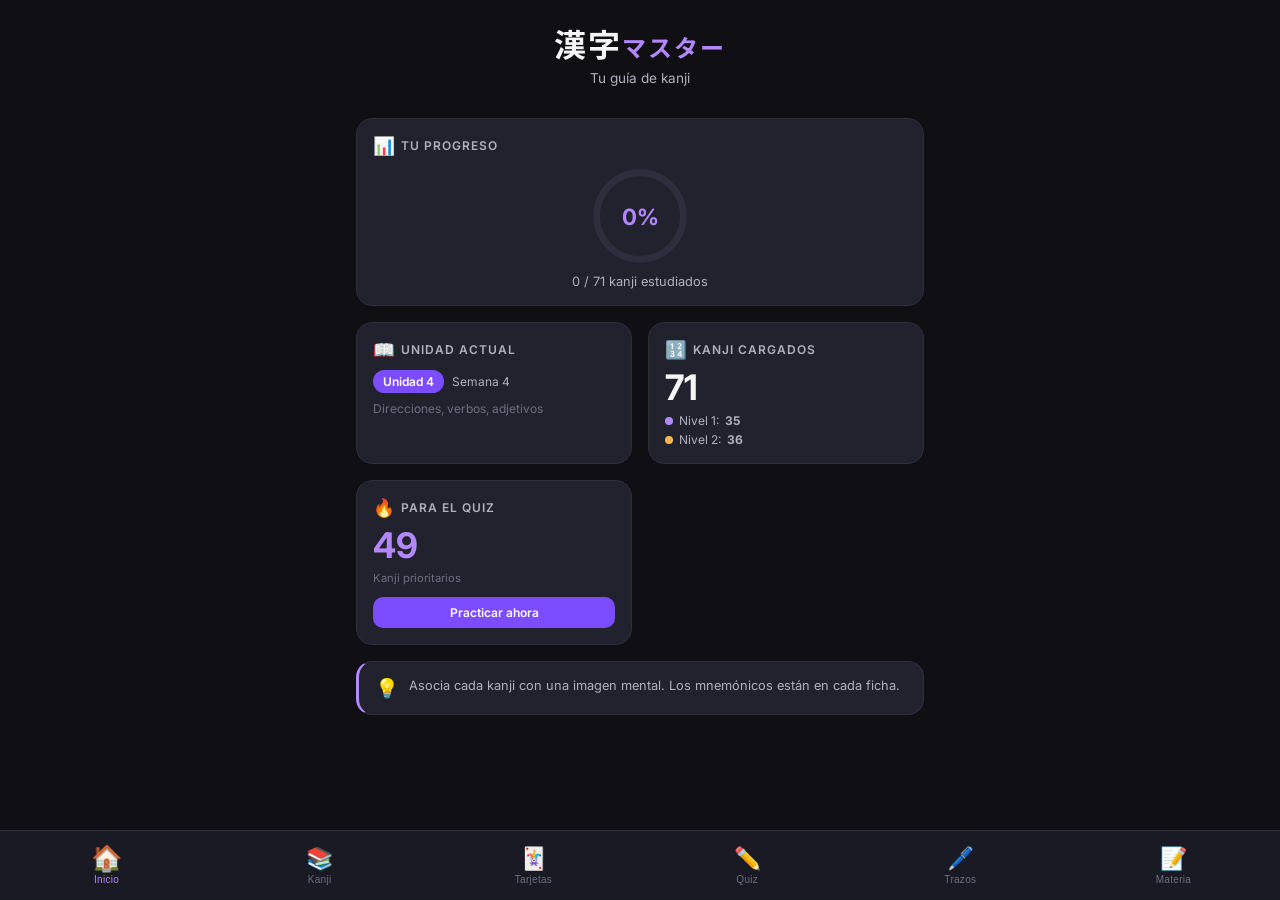
==== index.html @ 6820c371 "Add files via upload" ====
<!DOCTYPE html>
<html lang="es">
<head>
    <meta charset="UTF-8">
    <meta name="viewport" content="width=device-width, initial-scale=1.0, maximum-scale=1.0, user-scalable=no">
    <meta name="apple-mobile-web-app-capable" content="yes">
    <meta name="apple-mobile-web-app-status-bar-style" content="black-translucent">
    <meta name="theme-color" content="#0F0F14">
    <title>漢字マスター — Kanji Master</title>
    <link rel="preconnect" href="https://fonts.googleapis.com">
    <link rel="preconnect" href="https://fonts.gstatic.com" crossorigin>
    <link href="https://fonts.googleapis.com/css2?family=Inter:wght@300;400;500;600;700&family=Noto+Sans+JP:wght@300;400;500;700&display=swap" rel="stylesheet">
    <link rel="stylesheet" href="css/styles.css">
    <link rel="manifest" href="manifest.json">
</head>
<body>
    <!-- ===== NAVEGACIÓN INFERIOR (MOBILE-FIRST) ===== -->
    <nav class="bottom-nav" id="bottomNav">
        <button class="nav-btn active" data-section="dashboard" aria-label="Inicio">
            <span class="nav-icon">🏠</span>
            <span class="nav-label">Inicio</span>
        </button>
        <button class="nav-btn" data-section="library" aria-label="Biblioteca">
            <span class="nav-icon">📚</span>
            <span class="nav-label">Kanji</span>
        </button>
        <button class="nav-btn" data-section="flashcards" aria-label="Flashcards">
            <span class="nav-icon">🃏</span>
            <span class="nav-label">Tarjetas</span>
        </button>
        <button class="nav-btn" data-section="quiz" aria-label="Quiz">
            <span class="nav-icon">✏️</span>
            <span class="nav-label">Quiz</span>
        </button>
        <button class="nav-btn" data-section="strokes" aria-label="Trazos">
            <span class="nav-icon">🖊️</span>
            <span class="nav-label">Trazos</span>
        </button>
        <button class="nav-btn" data-section="materia" aria-label="Materia">
            <span class="nav-icon">📝</span>
            <span class="nav-label">Materia</span>
        </button>
    </nav>

    <!-- ===== PANTALLA: DASHBOARD ===== -->
    <section class="screen active" id="screen-dashboard">
        <header class="screen-header">
            <h1 class="app-title">漢字<span class="title-accent">マスター</span></h1>
            <p class="app-subtitle">Tu guía de kanji</p>
        </header>

        <div class="dashboard-cards">
            <!-- Progreso general -->
            <div class="dash-card dash-card--progress">
                <div class="dash-card__header">
                    <span class="dash-card__icon">📊</span>
                    <span class="dash-card__title">Tu progreso</span>
                </div>
                <div class="progress-ring-container">
                    <svg class="progress-ring" viewBox="0 0 120 120">
                        <circle class="progress-ring__bg" cx="60" cy="60" r="52"/>
                        <circle class="progress-ring__fill" cx="60" cy="60" r="52" id="progressRing"/>
                    </svg>
                    <div class="progress-ring__text" id="progressText">0%</div>
                </div>
                <p class="progress-detail" id="progressDetail">0 / 0 kanji estudiados</p>
            </div>

            <!-- Unidad actual -->
            <div class="dash-card dash-card--unit">
                <div class="dash-card__header">
                    <span class="dash-card__icon">📖</span>
                    <span class="dash-card__title">Unidad actual</span>
                </div>
                <div class="unit-info">
                    <span class="unit-badge">Unidad 4</span>
                    <span class="unit-week">Semana 4</span>
                </div>
                <p class="unit-topic">Direcciones, verbos, adjetivos</p>
            </div>

            <!-- Kanji totales -->
            <div class="dash-card dash-card--total">
                <div class="dash-card__header">
                    <span class="dash-card__icon">🔢</span>
                    <span class="dash-card__title">Kanji cargados</span>
                </div>
                <div class="stat-number" id="totalKanji">0</div>
                <div class="stat-breakdown">
                    <span class="stat-item"><span class="dot dot--n1"></span> Nivel 1: <strong id="countN1">0</strong></span>
                    <span class="stat-item"><span class="dot dot--n2"></span> Nivel 2: <strong id="countN2">0</strong></span>
                </div>
            </div>

            <!-- Quiz priority -->
            <div class="dash-card dash-card--quiz">
                <div class="dash-card__header">
                    <span class="dash-card__icon">🔥</span>
                    <span class="dash-card__title">Para el quiz</span>
                </div>
                <div class="stat-number accent" id="quizCount">0</div>
                <p class="quiz-hint">Kanji prioritarios</p>
                <button class="btn btn--accent btn--sm start-quiz-btn" onclick="startQuizFromDash()">
                    Practicar ahora
                </button>
            </div>
        </div>

        <!-- Tip del día -->
        <div class="tip-card" id="tipCard">
            <span class="tip-icon">💡</span>
            <p class="tip-text" id="tipText">Cargando tip...</p>
        </div>
    </section>

    <!-- ===== PANTALLA: BIBLIOTECA ===== -->
    <section class="screen" id="screen-library">
        <header class="screen-header">
            <h2 class="screen-title">📚 Biblioteca de Kanji</h2>
            <p class="screen-subtitle" id="librarySubtitle">49 Kanji del Quiz + 34 Extra</p>
            <div class="reading-legend"><span class="leg-on">On'yomi (カタカナ)</span><span class="leg-kun">Kun'yomi (ひらがな)</span></div>
        </header>

        <!-- Filtros por Lesson -->
        <div class="filter-bar">
            <button class="filter-chip active" data-filter="all">Todos</button>
            <button class="filter-chip" data-filter="quiz">🔥 Quiz</button>
            <button class="filter-chip" data-filter="lesson-1">L1</button>
            <button class="filter-chip" data-filter="lesson-2">L2</button>
            <button class="filter-chip" data-filter="lesson-3">L3</button>
            <button class="filter-chip" data-filter="lesson-4">L4</button>
            <button class="filter-chip" data-filter="lesson-5">L5</button>
            <button class="filter-chip" data-filter="lesson-6">L6</button>
            <button class="filter-chip" data-filter="lesson-7">パーツ</button>
        </div>

        <!-- Búsqueda -->
        <div class="search-bar">
            <input type="text" class="search-input" id="searchInput" placeholder="Buscar kanji, significado o romaji..." autocomplete="off">
        </div>

        <!-- Vista toggle -->
        <div class="view-toggle">
            <button class="view-btn active" data-view="detail" title="Vista detallada">📋</button>
            <button class="view-btn" data-view="grid" title="Vista cuadrícula">🔲</button>
        </div>

        <!-- Lesson header (aparece en vista detallada) -->
        <div id="libraryContent">
            <!-- Se llena dinámicamente -->
        </div>

        <!-- Modal de detalle -->
        <div class="modal-overlay" id="kanjiModal">
            <div class="modal-content">
                <button class="modal-close" id="modalClose" aria-label="Cerrar">&times;</button>
                <div class="modal-kanji" id="modalKanji">漢</div>
                <div class="modal-badges" id="modalBadges"></div>
                <h3 class="modal-meaning" id="modalMeaning">Significado</h3>

                <div class="modal-section">
                    <h4>📖 Lecturas</h4>
                    <div class="reading-legend"><span class="leg-on">On'yomi (カタカナ)</span><span class="leg-kun">Kun'yomi (ひらがな)</span></div>
                    <div class="reading-grid" id="modalReadings"></div>
                </div>

                <div class="modal-section">
                    <h4>💬 Palabras</h4>
                    <div class="examples-list" id="modalExamples"></div>
                </div>

                <div class="modal-section" id="modalSentenceSection">
                    <h4>📝 Oración de ejemplo</h4>
                    <div class="sentence-block" id="modalSentence"></div>
                </div>

                <div class="modal-section">
                    <h4>🧠 Mnemónico</h4>
                    <p class="mnemo-text" id="modalMnemo"></p>
                </div>

                <div class="modal-section" id="modalStrokesSection">
                    <h4>✍️ Trazos</h4>
                    <p class="strokes-info" id="modalStrokes"></p>
                </div>

                <div class="modal-section" id="modalNotesSection">
                    <h4>📝 Notas</h4>
                    <p class="notes-text" id="modalNotes"></p>
                </div>
            </div>
        </div>
    </section>

    <!-- ===== PANTALLA: FLASHCARDS ===== -->
    <section class="screen" id="screen-flashcards">
        <header class="screen-header">
            <h2 class="screen-title">🃏 Tarjetas de Estudio</h2>
        </header>

        <!-- Configuración flashcards -->
        <div class="fc-config" id="fcConfig">
            <h3 class="fc-config__title">Configurar sesión</h3>

            <div class="fc-option">
                <label>Mostrar</label>
                <div class="fc-radio-group">
                    <label class="fc-radio"><input type="radio" name="fcFront" value="kanji" checked> Kanji</label>
                    <label class="fc-radio"><input type="radio" name="fcFront" value="significado"> Significado</label>
                    <label class="fc-radio"><input type="radio" name="fcFront" value="romaji"> Romaji</label>
                </div>
            </div>

            <div class="fc-option">
                <label>Filtro</label>
                <div class="fc-radio-group">
                    <label class="fc-radio"><input type="radio" name="fcFilter" value="quiz" checked> 🔥 Solo quiz</label>
                    <label class="fc-radio"><input type="radio" name="fcFilter" value="nivel-1"> Nivel 1</label>
                    <label class="fc-radio"><input type="radio" name="fcFilter" value="nivel-2"> Nivel 2</label>
                    <label class="fc-radio"><input type="radio" name="fcFilter" value="all"> Todos</label>
                </div>
            </div>

            <label class="fc-check">
                <input type="checkbox" id="fcShuffle" checked> Orden aleatorio
            </label>

            <button class="btn btn--accent btn--lg" id="fcStartBtn">
                Comenzar sesión ▶
            </button>
        </div>

        <!-- Zona de flashcard activa -->
        <div class="fc-arena hidden" id="fcArena">
            <div class="fc-progress-bar">
                <div class="fc-progress-fill" id="fcProgressFill"></div>
            </div>
            <p class="fc-counter" id="fcCounter">1 / 10</p>

            <div class="fc-card-wrapper">
                <div class="fc-card" id="fcCard">
                    <div class="fc-card__front" id="fcFront">
                        <span class="fc-card__text">漢</span>
                    </div>
                    <div class="fc-card__back" id="fcBack">
                        <div class="fc-card__back-content" id="fcBackContent"></div>
                    </div>
                </div>
            </div>

            <p class="fc-hint">Toca la tarjeta para voltear</p>

            <div class="fc-actions">
                <button class="btn btn--error fc-btn" id="fcWrong" title="No lo sé">✗ No sé</button>
                <button class="btn btn--success fc-btn" id="fcCorrect" title="Lo sé">✓ Lo sé</button>
            </div>

            <button class="btn btn--ghost fc-exit" id="fcExit">← Salir</button>
        </div>

        <!-- Resumen flashcards -->
        <div class="fc-summary hidden" id="fcSummary">
            <div class="fc-summary__icon">🎉</div>
            <h3>¡Sesión completada!</h3>
            <div class="fc-summary__stats">
                <div class="fc-stat fc-stat--correct">
                    <span class="fc-stat__num" id="fcStatCorrect">0</span>
                    <span class="fc-stat__label">Correctos</span>
                </div>
                <div class="fc-stat fc-stat--wrong">
                    <span class="fc-stat__num" id="fcStatWrong">0</span>
                    <span class="fc-stat__label">A repasar</span>
                </div>
            </div>
            <div class="fc-summary__actions">
                <button class="btn btn--accent" id="fcRetry">🔄 Repasar errores</button>
                <button class="btn btn--ghost" id="fcNewSession">Nueva sesión</button>
            </div>
        </div>
    </section>

    <!-- ===== PANTALLA: QUIZ ===== -->
    <section class="screen" id="screen-quiz">
        <header class="screen-header">
            <h2 class="screen-title">✏️ Quiz</h2>
        </header>

        <!-- Config quiz -->
        <div class="quiz-config" id="quizConfig">
            <h3 class="fc-config__title">Tipo de ejercicio</h3>

            <div class="quiz-type-grid">
                <button class="quiz-type-btn" data-type="kanji-significado">
                    <span class="qt-icon">🏷️</span>
                    <span class="qt-label">Kanji → Significado</span>
                </button>
                <button class="quiz-type-btn" data-type="significado-kanji">
                    <span class="qt-icon">🔤</span>
                    <span class="qt-label">Significado → Kanji</span>
                </button>
                <button class="quiz-type-btn" data-type="kanji-romaji">
                    <span class="qt-icon">🔊</span>
                    <span class="qt-label">Kanji → Romaji</span>
                </button>
                <button class="quiz-type-btn" data-type="kanji-hiragana">
                    <span class="qt-icon">あ</span>
                    <span class="qt-label">Kanji → Hiragana</span>
                </button>
            </div>

            <div class="fc-option">
                <label>Filtro</label>
                <div class="fc-radio-group">
                    <label class="fc-radio"><input type="radio" name="quizFilter" value="quiz" checked> 🔥 Solo quiz</label>
                    <label class="fc-radio"><input type="radio" name="quizFilter" value="nivel-1"> Nivel 1</label>
                    <label class="fc-radio"><input type="radio" name="quizFilter" value="nivel-2"> Nivel 2</label>
                    <label class="fc-radio"><input type="radio" name="quizFilter" value="all"> Todos</label>
                </div>
            </div>

            <div class="fc-option">
                <label>Preguntas</label>
                <div class="fc-radio-group">
                    <label class="fc-radio"><input type="radio" name="quizCount" value="5"> 5</label>
                    <label class="fc-radio"><input type="radio" name="quizCount" value="10" checked> 10</label>
                    <label class="fc-radio"><input type="radio" name="quizCount" value="15"> 15</label>
                    <label class="fc-radio"><input type="radio" name="quizCount" value="all"> Todos</label>
                </div>
            </div>
        </div>

        <!-- Quiz activo -->
        <div class="quiz-arena hidden" id="quizArena">
            <div class="fc-progress-bar">
                <div class="fc-progress-fill" id="quizProgressFill"></div>
            </div>
            <p class="fc-counter" id="quizCounter">1 / 10</p>

            <div class="quiz-question">
                <div class="quiz-prompt" id="quizPrompt">漢</div>
                <p class="quiz-instruction" id="quizInstruction">¿Cuál es el significado?</p>
            </div>

            <div class="quiz-options" id="quizOptions">
                <!-- Se llena dinámicamente -->
            </div>

            <div class="quiz-feedback hidden" id="quizFeedback">
                <p class="quiz-feedback__text" id="quizFeedbackText"></p>
                <button class="btn btn--accent quiz-next" id="quizNext">Siguiente →</button>
            </div>

            <button class="btn btn--ghost fc-exit" id="quizExit">← Salir</button>
        </div>

        <!-- Resultados quiz -->
        <div class="quiz-results hidden" id="quizResults">
            <div class="fc-summary__icon" id="quizResultIcon">🎉</div>
            <h3 id="quizResultTitle">¡Quiz completado!</h3>
            <div class="quiz-score-ring">
                <svg class="progress-ring" viewBox="0 0 120 120">
                    <circle class="progress-ring__bg" cx="60" cy="60" r="52"/>
                    <circle class="progress-ring__fill quiz-score-fill" cx="60" cy="60" r="52" id="quizScoreRing"/>
                </svg>
                <div class="progress-ring__text" id="quizScoreText">0%</div>
            </div>
            <p class="quiz-score-detail" id="quizScoreDetail">0 / 0 correctas</p>

            <div class="quiz-wrong-list" id="quizWrongList">
                <!-- Kanji incorrectos para repasar -->
            </div>

            <div class="fc-summary__actions">
                <button class="btn btn--accent" id="quizRetry">🔄 Intentar de nuevo</button>
                <button class="btn btn--ghost" id="quizNewQuiz">Nuevo quiz</button>
            </div>
        </div>
    </section>

    <!-- ===== PANTALLA: TRAZOS ===== -->
    <section class="screen" id="screen-strokes">
        <header class="screen-header">
            <h2 class="screen-title">🖊️ Escritura y Trazos</h2>
        </header>

        <div class="strokes-info-card">
            <p>Selecciona un kanji para ver su información de trazos y practicar.</p>
        </div>

        <!-- Selector de kanji para trazos -->
        <div class="strokes-grid" id="strokesGrid">
            <!-- Se llena dinámicamente -->
        </div>

        <!-- Área de práctica -->
        <div class="stroke-practice hidden" id="strokePractice">
            <div class="stroke-kanji-display" id="strokeKanjiDisplay">漢</div>
            <div class="stroke-info">
                <p><strong>Significado:</strong> <span id="strokeMeaning">-</span></p>
                <p><strong>Trazos:</strong> <span id="strokeCount">-</span></p>
                <p><strong>Lectura:</strong> <span id="strokeReading">-</span></p>
            </div>

            <!-- Orden de trazos animado -->
            <div class="stroke-order-section">
                <h4 class="stroke-order-title">📋 Orden de trazos</h4>
                <div class="stroke-order-container">
                    <img id="strokeOrderImg" class="stroke-order-img" alt="Orden de trazos" src="">
                    <p class="stroke-order-hint" id="strokeOrderHint">Cargando animación...</p>
                </div>
            </div>

            <div class="practice-canvas-container">
                <h4 class="stroke-order-title">✍️ Practica aquí</h4>
                <canvas id="practiceCanvas" width="300" height="300"></canvas>
                <button class="btn btn--ghost btn--sm" id="clearCanvas">🗑️ Borrar</button>
            </div>

            <p class="stroke-note">📝 Observa la animación de arriba y reproduce los trazos en el orden correcto.</p>

            <button class="btn btn--ghost" id="strokeBack">← Volver</button>
        </div>
    </section>

    <!-- ===== PANTALLA: MATERIA ===== -->
    <section class="screen" id="screen-materia">
        <header class="screen-header">
            <h2 class="screen-title">📝 Materia — Unidad 4</h2>
        </header>

        <!-- Sub-tabs: Gramática / Vocabulario -->
        <div class="materia-tabs">
            <button class="materia-tab active" onclick="switchMateriaTab('gramatica', this)">📖 Gramática</button>
            <button class="materia-tab" onclick="switchMateriaTab('vocabulario', this)">🗂️ Vocabulario</button>
        </div>

        <!-- SUB-TAB: GRAMÁTICA -->
        <div class="materia-subtab active" id="subtab-gramatica">

        <div class="materia-container">

            <!-- Tema 0: Estructura de la oración japonesa -->
            <div class="materia-card">
                <button class="materia-toggle" onclick="toggleMateria(this)">
                    <span class="materia-toggle__icon">▶</span>
                    <span class="materia-toggle__title">📐 Estructura de la oración japonesa</span>
                </button>
                <div class="materia-body">
                    <p class="materia-intro">En japonés las oraciones siguen un orden diferente al español. La estructura básica es <strong>SOV</strong> (Sujeto → Objeto → Verbo). El verbo siempre va al final.</p>

                    <h5 class="materia-subtitle">🔤 Partes de la oración (品詞 <span class="romaji-hint">hinshi</span>)</h5>

                    <table class="materia-table">
                        <thead><tr><th>Parte</th><th>Japonés</th><th>Función</th><th>Ejemplo</th></tr></thead>
                        <tbody>
                            <tr><td><strong>Sustantivo</strong> (名詞)</td><td>めいし <span class="romaji-hint">[meishi]</span></td><td>Persona, cosa, lugar, idea</td><td>学生 <span class="romaji-hint">[gakusei]</span> = estudiante</td></tr>
                            <tr><td><strong>Verbo</strong> (動詞)</td><td>どうし <span class="romaji-hint">[doushi]</span></td><td>Acción o estado</td><td>食べます <span class="romaji-hint">[tabemasu]</span> = comer</td></tr>
                            <tr><td><strong>Adjetivo-い</strong> (い形容詞)</td><td>いけいようし <span class="romaji-hint">[i-keiyoushi]</span></td><td>Describe cualidad (terminan en い)</td><td>大きい <span class="romaji-hint">[ookii]</span> = grande</td></tr>
                            <tr><td><strong>Adjetivo-な</strong> (な形容詞)</td><td>なけいようし <span class="romaji-hint">[na-keiyoushi]</span></td><td>Describe cualidad (usan な antes de sustantivo)</td><td>静か(な) <span class="romaji-hint">[shizuka(na)]</span> = tranquilo</td></tr>
                            <tr><td><strong>Adverbio</strong> (副詞)</td><td>ふくし <span class="romaji-hint">[fukushi]</span></td><td>Modifica verbo/adjetivo (cómo, cuándo, cuánto)</td><td>とても <span class="romaji-hint">[totemo]</span> = muy</td></tr>
                            <tr><td><strong>Partícula</strong> (助詞)</td><td>じょし <span class="romaji-hint">[joshi]</span></td><td>Marca la función de cada palabra</td><td>は、が、を、に、で、へ</td></tr>
                        </tbody>
                    </table>

                    <h5 class="materia-subtitle">🧩 Orden básico: SOV</h5>
                    <div class="materia-structure">
                        <span class="structure-part"><strong>Sujeto</strong> は</span>
                        <span class="structure-arrow">→</span>
                        <span class="structure-part"><strong>Objeto</strong> を</span>
                        <span class="structure-arrow">→</span>
                        <span class="structure-part"><strong>Verbo</strong></span>
                    </div>

                    <div class="materia-example">
                        <div class="materia-jp">私は　本を　読みます。</div>
                        <div class="materia-romaji">Watashi wa &nbsp; hon wo &nbsp; yomimasu.</div>
                        <div class="materia-es">Yo leo un libro. (Lit: Yo [tema] libro [objeto] leer)</div>
                    </div>

                    <h5 class="materia-subtitle">🏷️ Partículas principales (助詞)</h5>
                    <table class="materia-table">
                        <thead><tr><th>Partícula</th><th>Romaji</th><th>Función</th><th>Ejemplo</th></tr></thead>
                        <tbody>
                            <tr><td><strong>は</strong></td><td>wa</td><td>Tema de la oración ("en cuanto a...")</td><td>私<strong>は</strong>学生です = Yo soy estudiante</td></tr>
                            <tr><td><strong>が</strong></td><td>ga</td><td>Sujeto (énfasis, existencia)</td><td>猫<strong>が</strong>います = Hay un gato</td></tr>
                            <tr><td><strong>を</strong></td><td>wo/o</td><td>Objeto directo (recibe la acción)</td><td>水<strong>を</strong>飲みます = Bebo agua</td></tr>
                            <tr><td><strong>に</strong></td><td>ni</td><td>Destino, hora, ubicación</td><td>学校<strong>に</strong>行きます = Voy a la escuela</td></tr>
                            <tr><td><strong>で</strong></td><td>de</td><td>Lugar de acción, medio</td><td>図書館<strong>で</strong>勉強します = Estudio en la biblioteca</td></tr>
                            <tr><td><strong>へ</strong></td><td>e</td><td>Dirección ("hacia")</td><td>日本<strong>へ</strong>行きます = Voy hacia Japón</td></tr>
                            <tr><td><strong>の</strong></td><td>no</td><td>Posesión, conexión ("de")</td><td>私<strong>の</strong>本 = Mi libro</td></tr>
                            <tr><td><strong>も</strong></td><td>mo</td><td>"También"</td><td>私<strong>も</strong>学生です = Yo también soy estudiante</td></tr>
                            <tr><td><strong>から</strong></td><td>kara</td><td>"Desde" (lugar/tiempo)</td><td>9時<strong>から</strong> = Desde las 9</td></tr>
                            <tr><td><strong>まで</strong></td><td>made</td><td>"Hasta" (lugar/tiempo)</td><td>5時<strong>まで</strong> = Hasta las 5</td></tr>
                            <tr><td><strong>と</strong></td><td>to</td><td>"Y" / "con"</td><td>友達<strong>と</strong>行きます = Voy con un amigo</td></tr>
                            <tr><td><strong>か</strong></td><td>ka</td><td>Pregunta (va al final)</td><td>学生です<strong>か</strong>。= ¿Es estudiante?</td></tr>
                        </tbody>
                    </table>

                    <h5 class="materia-subtitle">📏 Patrones comunes de oración</h5>

                    <p class="materia-explain"><strong>① Sust. es Sust.</strong> — Identidad / Profesión</p>
                    <div class="materia-structure">
                        <span class="structure-part">A は</span>
                        <span class="structure-arrow">→</span>
                        <span class="structure-part">B です</span>
                    </div>
                    <div class="materia-example">
                        <div class="materia-jp">田中さんは　先生です。</div>
                        <div class="materia-romaji">Tanaka-san wa sensei desu.</div>
                        <div class="materia-es">Tanaka es maestro.</div>
                    </div>

                    <p class="materia-explain"><strong>② Adjetivo-い + Sust.</strong></p>
                    <div class="materia-structure">
                        <span class="structure-part">Adj-い</span>
                        <span class="structure-arrow">→</span>
                        <span class="structure-part">Sustantivo</span>
                    </div>
                    <div class="materia-example">
                        <div class="materia-jp">大きい　学校</div>
                        <div class="materia-romaji">Ookii gakkō</div>
                        <div class="materia-es">Escuela grande</div>
                    </div>

                    <p class="materia-explain"><strong>③ Adjetivo-な + Sust.</strong></p>
                    <div class="materia-structure">
                        <span class="structure-part">Adj-な<strong>な</strong></span>
                        <span class="structure-arrow">→</span>
                        <span class="structure-part">Sustantivo</span>
                    </div>
                    <div class="materia-example">
                        <div class="materia-jp">静かな　町</div>
                        <div class="materia-romaji">Shizuka na machi</div>
                        <div class="materia-es">Ciudad tranquila</div>
                    </div>

                    <p class="materia-explain"><strong>④ Verbo con lugar</strong> — Ir / Venir</p>
                    <div class="materia-structure">
                        <span class="structure-part">Lugar <strong>に/へ</strong></span>
                        <span class="structure-arrow">→</span>
                        <span class="structure-part">行きます / 来ます / 帰ります</span>
                    </div>
                    <div class="materia-example">
                        <div class="materia-jp">学校に　行きます。</div>
                        <div class="materia-romaji">Gakkō ni ikimasu.</div>
                        <div class="materia-es">Voy a la escuela.</div>
                    </div>

                    <p class="materia-explain"><strong>⑤ Verbo con objeto</strong> — Comer / Beber / Leer...</p>
                    <div class="materia-structure">
                        <span class="structure-part">Objeto <strong>を</strong></span>
                        <span class="structure-arrow">→</span>
                        <span class="structure-part">Verbo</span>
                    </div>
                    <div class="materia-example">
                        <div class="materia-jp">新聞を　読みます。</div>
                        <div class="materia-romaji">Shinbun wo yomimasu.</div>
                        <div class="materia-es">Leo el periódico.</div>
                    </div>

                    <p class="materia-explain"><strong>⑥ Adverbio + Verbo/Adjetivo</strong></p>
                    <div class="materia-example">
                        <div class="materia-jp">とても　大きいです。</div>
                        <div class="materia-romaji">Totemo ookii desu.</div>
                        <div class="materia-es">Es muy grande.</div>
                    </div>
                    <div class="materia-example">
                        <div class="materia-jp">毎日　勉強します。</div>
                        <div class="materia-romaji">Mainichi benkyō shimasu.</div>
                        <div class="materia-es">Estudio todos los días.</div>
                    </div>

                    <h5 class="materia-subtitle">📋 Adverbios comunes</h5>
                    <table class="materia-table">
                        <thead><tr><th>Japonés</th><th>Romaji</th><th>Significado</th></tr></thead>
                        <tbody>
                            <tr><td>とても</td><td>totemo</td><td>Muy</td></tr>
                            <tr><td>あまり (+neg.)</td><td>amari</td><td>No mucho</td></tr>
                            <tr><td>よく</td><td>yoku</td><td>Bien / A menudo</td></tr>
                            <tr><td>いつも</td><td>itsumo</td><td>Siempre</td></tr>
                            <tr><td>ときどき</td><td>tokidoki</td><td>A veces</td></tr>
                            <tr><td>たいてい</td><td>taitei</td><td>Generalmente</td></tr>
                            <tr><td>まっすぐ</td><td>massugu</td><td>Derecho / Recto</td></tr>
                            <tr><td>一緒に</td><td>issho ni</td><td>Juntos</td></tr>
                            <tr><td>毎日</td><td>mainichi</td><td>Todos los días</td></tr>
                            <tr><td>もう</td><td>mō</td><td>Ya</td></tr>
                            <tr><td>まだ</td><td>mada</td><td>Todavía</td></tr>
                        </tbody>
                    </table>

                    <h5 class="materia-subtitle">⚠️ Diferencia は vs が</h5>
                    <p class="materia-explain">
                        <strong>は</strong> <span class="romaji-hint">(wa)</span> marca el <em>tema</em> — algo ya conocido: "hablando de X..."<br>
                        <strong>が</strong> <span class="romaji-hint">(ga)</span> marca el <em>sujeto</em> — identifica algo nuevo o específico.
                    </p>
                    <div class="materia-example">
                        <div class="materia-jp">私<strong>は</strong>学生です。</div>
                        <div class="materia-romaji">Watashi wa gakusei desu.</div>
                        <div class="materia-es">(En cuanto a mí) soy estudiante. → Tema conocido</div>
                    </div>
                    <div class="materia-example">
                        <div class="materia-jp">誰<strong>が</strong>先生ですか。</div>
                        <div class="materia-romaji">Dare ga sensei desu ka.</div>
                        <div class="materia-es">¿Quién es el maestro? → Identificar sujeto nuevo</div>
                    </div>

                </div>
            </div>

            <!-- Tema 0b: Adjetivos い vs な y Partículas explicados fácil -->
            <div class="materia-card">
                <button class="materia-toggle" onclick="toggleMateria(this)">
                    <span class="materia-toggle__icon">▶</span>
                    <span class="materia-toggle__title">🎨 Adjetivos い vs な — Explicado fácil</span>
                </button>
                <div class="materia-body">
                    <p class="materia-intro">En español, todos los adjetivos funcionan igual: "bonito", "tranquilo". En japonés hay <strong>dos familias</strong> de adjetivos que se comportan diferente. Piensa en ellos como dos "equipos":</p>

                    <h5 class="materia-subtitle">🟡 Equipo い — Los adjetivos "completos"</h5>
                    <p class="materia-explain">
                        Estos adjetivos ya vienen con su terminación <strong>い</strong> incluida. Son como palabras completas que no necesitan ayuda.
                    </p>
                    <div class="materia-highlight">
                        <div class="materia-jp" style="font-size:1.1rem;">大き<strong style="color:#FFD54F">い</strong>　→　grande</div>
                        <div class="materia-jp" style="font-size:1.1rem;">小さ<strong style="color:#FFD54F">い</strong>　→　pequeño</div>
                        <div class="materia-jp" style="font-size:1.1rem;">新し<strong style="color:#FFD54F">い</strong>　→　nuevo</div>
                        <div class="materia-jp" style="font-size:1.1rem;">高<strong style="color:#FFD54F">い</strong>　→　alto / caro</div>
                    </div>
                    <p class="materia-explain">📌 <strong>Se pegan directamente</strong> al sustantivo:</p>
                    <div class="materia-example">
                        <div class="materia-jp">大き<strong style="color:#FFD54F">い</strong>　学校</div>
                        <div class="materia-romaji">Ookii gakkō</div>
                        <div class="materia-es">Escuela grande ← el い se queda</div>
                    </div>
                    <p class="materia-explain">📌 Para decir "<em>es</em> grande", solo agrega <strong>です</strong>:</p>
                    <div class="materia-example">
                        <div class="materia-jp">この学校は　大き<strong style="color:#FFD54F">い</strong>です。</div>
                        <div class="materia-romaji">Kono gakkō wa ookii desu.</div>
                        <div class="materia-es">Esta escuela es grande.</div>
                    </div>
                    <p class="materia-explain">📌 Para <strong>negativo</strong>, cambias い → <strong>くない</strong>:</p>
                    <div class="materia-example">
                        <div class="materia-jp">大き<strong style="color:#EF5350">くない</strong>です。</div>
                        <div class="materia-romaji">Ookikunai desu.</div>
                        <div class="materia-es">No es grande.</div>
                    </div>

                    <h5 class="materia-subtitle">🟣 Equipo な — Los adjetivos que necesitan "pegamento"</h5>
                    <p class="materia-explain">
                        Estos adjetivos NO terminan en い. Son como sustantivos que describen, y necesitan la partícula <strong>な</strong> como pegamento para unirse a un sustantivo.
                    </p>
                    <div class="materia-highlight">
                        <div class="materia-jp" style="font-size:1.1rem;">静か　→　tranquilo</div>
                        <div class="materia-jp" style="font-size:1.1rem;">きれい　→　bonito / limpio</div>
                        <div class="materia-jp" style="font-size:1.1rem;">有名　→　famoso</div>
                        <div class="materia-jp" style="font-size:1.1rem;">元気　→　animado / sano</div>
                    </div>
                    <p class="materia-explain">📌 Necesitan <strong>な</strong> antes del sustantivo (como pegamento):</p>
                    <div class="materia-example">
                        <div class="materia-jp">静か<strong style="color:#CE93D8">な</strong>　町</div>
                        <div class="materia-romaji">Shizuka na machi</div>
                        <div class="materia-es">Ciudad tranquila ← な pega el adjetivo</div>
                    </div>
                    <p class="materia-explain">📌 Para decir "<em>es</em> tranquilo", solo agrega <strong>です</strong> (sin な):</p>
                    <div class="materia-example">
                        <div class="materia-jp">この町は　静かです。</div>
                        <div class="materia-romaji">Kono machi wa shizuka desu.</div>
                        <div class="materia-es">Esta ciudad es tranquila.</div>
                    </div>
                    <p class="materia-explain">📌 Para <strong>negativo</strong>, cambias です → <strong>じゃないです</strong>:</p>
                    <div class="materia-example">
                        <div class="materia-jp">静か<strong style="color:#EF5350">じゃないです</strong>。</div>
                        <div class="materia-romaji">Shizuka ja nai desu.</div>
                        <div class="materia-es">No es tranquilo.</div>
                    </div>

                    <h5 class="materia-subtitle">⚡ Resumen rápido</h5>
                    <table class="materia-table">
                        <thead><tr><th></th><th>Adj-い 🟡</th><th>Adj-な 🟣</th></tr></thead>
                        <tbody>
                            <tr><td><strong>+ Sustantivo</strong></td><td>大きい 学校</td><td>静か<strong>な</strong> 町</td></tr>
                            <tr><td><strong>Es ~</strong></td><td>大きいです</td><td>静かです</td></tr>
                            <tr><td><strong>No es ~</strong></td><td>大きくないです</td><td>静かじゃないです</td></tr>
                        </tbody>
                    </table>
                    <p class="materia-explain" style="margin-top:8px;">
                        ⚠️ <strong>Truco:</strong> きれい <span class="romaji-hint">(kirei)</span> parece que termina en い, pero es adjetivo な. ¡No te dejes engañar!<br>
                        La regla: si la い NO es parte de una raíz japonesa reconocible, probablemente es な.
                    </p>
                </div>
            </div>

            <!-- Tema 0c: Partículas explicadas con analogías -->
            <div class="materia-card">
                <button class="materia-toggle" onclick="toggleMateria(this)">
                    <span class="materia-toggle__icon">▶</span>
                    <span class="materia-toggle__title">🧩 Partículas — Guía fácil con analogías</span>
                </button>
                <div class="materia-body">
                    <p class="materia-intro">Las partículas son como <strong>etiquetas</strong> que pegas después de cada palabra para decirle al verbo qué papel juega. Imagina que cada palabra lleva un gafete que dice su función.</p>

                    <h5 class="materia-subtitle">🏷️ は (wa) — "Hablando de..."</h5>
                    <p class="materia-explain">
                        Marca el <strong>tema</strong> de la conversación. Es como decir "en cuanto a X..." o "hablando de X..."<br>
                        <em>Piénsalo como el título de un mensaje.</em>
                    </p>
                    <div class="materia-example">
                        <div class="materia-jp">私<strong>は</strong>　学生です。</div>
                        <div class="materia-romaji">Watashi wa gakusei desu.</div>
                        <div class="materia-es">[Hablando de mí] soy estudiante.</div>
                    </div>

                    <h5 class="materia-subtitle">🎯 を (wo) — "El que recibe la acción"</h5>
                    <p class="materia-explain">
                        Marca el <strong>objeto directo</strong> — la cosa que recibe la acción del verbo.<br>
                        <em>Piénsalo como una flecha que apunta a lo que "sufre" la acción.</em>
                    </p>
                    <div class="materia-example">
                        <div class="materia-jp">水<strong>を</strong>　飲みます。</div>
                        <div class="materia-romaji">Mizu wo nomimasu.</div>
                        <div class="materia-es">Bebo agua. ← el agua es lo que se bebe</div>
                    </div>

                    <h5 class="materia-subtitle">📍 に (ni) — "Destino / Punto exacto"</h5>
                    <p class="materia-explain">
                        Marca el <strong>destino</strong>, la <strong>hora exacta</strong>, o <strong>dónde existe algo</strong>.<br>
                        <em>Piénsalo como poner un alfiler en el mapa: un punto exacto.</em>
                    </p>
                    <div class="materia-example">
                        <div class="materia-jp">学校<strong>に</strong>　行きます。</div>
                        <div class="materia-romaji">Gakkō ni ikimasu.</div>
                        <div class="materia-es">Voy a la escuela. ← destino</div>
                    </div>
                    <div class="materia-example">
                        <div class="materia-jp">7時<strong>に</strong>　起きます。</div>
                        <div class="materia-romaji">Shichiji ni okimasu.</div>
                        <div class="materia-es">Me levanto a las 7. ← hora exacta</div>
                    </div>

                    <h5 class="materia-subtitle">🎭 で (de) — "El escenario de la acción"</h5>
                    <p class="materia-explain">
                        Marca <strong>dónde ocurre</strong> una acción o <strong>con qué medio/herramienta</strong>.<br>
                        <em>Piénsalo como el escenario de una obra de teatro: la acción pasa AQUÍ.</em>
                    </p>
                    <div class="materia-example">
                        <div class="materia-jp">図書館<strong>で</strong>　勉強します。</div>
                        <div class="materia-romaji">Toshokan de benkyō shimasu.</div>
                        <div class="materia-es">Estudio en la biblioteca. ← lugar de acción</div>
                    </div>
                    <div class="materia-example">
                        <div class="materia-jp">バス<strong>で</strong>　行きます。</div>
                        <div class="materia-romaji">Basu de ikimasu.</div>
                        <div class="materia-es">Voy en bus. ← medio de transporte</div>
                    </div>

                    <h5 class="materia-subtitle">📍 に vs 🎭 で — ¿Cuándo uso cuál?</h5>
                    <table class="materia-table">
                        <thead><tr><th>Situación</th><th>Partícula</th><th>Ejemplo</th></tr></thead>
                        <tbody>
                            <tr><td>Algo <strong>existe</strong> en un lugar</td><td>に</td><td>猫が部屋<strong>に</strong>います = El gato está en la habitación</td></tr>
                            <tr><td>Algo <strong>pasa/haces</strong> en un lugar</td><td>で</td><td>部屋<strong>で</strong>勉強します = Estudio en la habitación</td></tr>
                            <tr><td><strong>Ir hacia</strong> un lugar</td><td>に/へ</td><td>学校<strong>に</strong>行きます = Voy a la escuela</td></tr>
                        </tbody>
                    </table>

                    <h5 class="materia-subtitle">➡️ へ (e) — "Hacia / En dirección a"</h5>
                    <p class="materia-explain">
                        Similar a に para dirección, pero más vago — indica la <strong>dirección general</strong> sin enfocarse en el destino exacto.<br>
                        <em>に = llegar al punto. へ = ir en esa dirección.</em>
                    </p>
                    <div class="materia-example">
                        <div class="materia-jp">日本<strong>へ</strong>　行きます。</div>
                        <div class="materia-romaji">Nihon e ikimasu.</div>
                        <div class="materia-es">Voy (hacia) Japón.</div>
                    </div>

                    <h5 class="materia-subtitle">🔗 の (no) — "De" (posesión / conexión)</h5>
                    <p class="materia-explain">
                        Conecta dos cosas mostrando relación. Como la preposición "de" en español.<br>
                        <em>Piénsalo como un cable que conecta dos palabras.</em>
                    </p>
                    <div class="materia-example">
                        <div class="materia-jp">私<strong>の</strong>　本</div>
                        <div class="materia-romaji">Watashi no hon</div>
                        <div class="materia-es">Mi libro (= libro DE mí)</div>
                    </div>
                    <div class="materia-example">
                        <div class="materia-jp">日本語<strong>の</strong>　先生</div>
                        <div class="materia-romaji">Nihongo no sensei</div>
                        <div class="materia-es">Maestro de japonés</div>
                    </div>

                    <h5 class="materia-subtitle">❓ か (ka) — Signo de pregunta hablado</h5>
                    <p class="materia-explain">
                        Va al final de la oración para convertirla en pregunta. Es como poner "¿?" pero con sonido.<br>
                    </p>
                    <div class="materia-example">
                        <div class="materia-jp">学生です。→ 学生です<strong>か</strong>。</div>
                        <div class="materia-romaji">Gakusei desu. → Gakusei desu ka.</div>
                        <div class="materia-es">Es estudiante. → ¿Es estudiante?</div>
                    </div>

                    <h5 class="materia-subtitle">👥 も (mo) — "También"</h5>
                    <p class="materia-explain">Reemplaza は cuando quieres decir "también". No se usan juntos.</p>
                    <div class="materia-example">
                        <div class="materia-jp">田中さん<strong>も</strong>　学生です。</div>
                        <div class="materia-romaji">Tanaka-san mo gakusei desu.</div>
                        <div class="materia-es">Tanaka también es estudiante.</div>
                    </div>

                    <h5 class="materia-subtitle">🔄 から / まで — "Desde / Hasta"</h5>
                    <p class="materia-explain">Siempre van en pareja para marcar inicio y fin (de tiempo o lugar).</p>
                    <div class="materia-example">
                        <div class="materia-jp">9時<strong>から</strong>　5時<strong>まで</strong>　働きます。</div>
                        <div class="materia-romaji">Kuji kara goji made hatarakimasu.</div>
                        <div class="materia-es">Trabajo desde las 9 hasta las 5.</div>
                    </div>

                    <h5 class="materia-subtitle">👫 と (to) — "Y" / "Con"</h5>
                    <p class="materia-explain">Une cosas (como "y") o indica compañía (como "con").</p>
                    <div class="materia-example">
                        <div class="materia-jp">友達<strong>と</strong>　映画を見ます。</div>
                        <div class="materia-romaji">Tomodachi to eiga wo mimasu.</div>
                        <div class="materia-es">Veo una película con un amigo.</div>
                    </div>

                    <h5 class="materia-subtitle">💡 Truco para recordar</h5>
                    <div class="materia-highlight">
                        <div class="materia-es" style="font-size:0.95rem; line-height:1.8;">
                            <strong>は</strong> = Tema (título del mensaje)<br>
                            <strong>を</strong> = Objeto (lo que recibe la acción)<br>
                            <strong>に</strong> = Punto exacto (alfiler en el mapa)<br>
                            <strong>で</strong> = Escenario (donde pasa la acción)<br>
                            <strong>へ</strong> = Dirección (flecha hacia allá)<br>
                            <strong>の</strong> = "De" (cable que conecta)<br>
                            <strong>か</strong> = ¿? (signo de pregunta hablado)<br>
                            <strong>も</strong> = También (reemplaza は)<br>
                            <strong>と</strong> = Y / Con (compañía)
                        </div>
                    </div>
                </div>
            </div>

            <!-- Tema 1: Duración de tiempo -->
            <div class="materia-card">
                <button class="materia-toggle" onclick="toggleMateria(this)">
                    <span class="materia-toggle__icon">▶</span>
                    <span class="materia-toggle__title">⏱️ Duración de tiempo</span>
                </button>
                <div class="materia-body">
                    <p class="materia-intro">Cuando quieres preguntar cuánto tiempo toma llegar a algún lugar o hacer algo, usas la pregunta:</p>

                    <div class="materia-highlight">
                        <div class="materia-jp" style="font-size:1.2rem;">どのくらいですか。</div>
                        <div class="materia-romaji">Dono kurai desu ka.</div>
                        <div class="materia-es">= ¿Cuánto (tiempo) se tarda?</div>
                    </div>

                    <h5 class="materia-subtitle">🧩 Estructura de la pregunta:</h5>
                    <div class="materia-structure">
                        <span class="structure-part"><strong>lugar A</strong> から</span>
                        <span class="structure-arrow">→</span>
                        <span class="structure-part"><strong>lugar B</strong> まで</span>
                        <span class="structure-arrow">→</span>
                        <span class="structure-part">どのくらいですか</span>
                    </div>
                    <p class="materia-explain">
                        <strong>から</strong> <span class="romaji-hint">(kara)</span> = desde / de<br>
                        <strong>まで</strong> <span class="romaji-hint">(made)</span> = hasta / a
                    </p>

                    <h5 class="materia-subtitle">💬 Ejemplo de conversación:</h5>
                    <div class="materia-conversation">
                        <div class="materia-example conv-a">
                            <div class="conv-label">Pregunta:</div>
                            <div class="materia-jp">えきから だいがくまで どのくらいですか。</div>
                            <div class="materia-romaji">Eki kara daigaku made dono kurai desu ka.</div>
                            <div class="materia-es">¿Cuánto se tarda de la estación a la universidad?</div>
                        </div>
                        <div class="materia-example conv-b">
                            <div class="conv-label">Respuesta:</div>
                            <div class="materia-jp">バスで ３０ぷんぐらいです。</div>
                            <div class="materia-romaji">Basu de 30-pun gurai desu.</div>
                            <div class="materia-es">En bus, unos 30 minutos.</div>
                        </div>
                    </div>

                    <h5 class="materia-subtitle">🧩 Estructura de la respuesta:</h5>
                    <div class="materia-structure">
                        <span class="structure-part"><strong>transporte</strong> で</span>
                        <span class="structure-arrow">→</span>
                        <span class="structure-part"><strong>tiempo</strong> ぐらいです</span>
                    </div>
                    <p class="materia-explain">
                        <strong>で</strong> <span class="romaji-hint">(de)</span> = en / por medio de (indica el medio de transporte)<br>
                        <strong>ぐらい</strong> <span class="romaji-hint">(gurai)</span> = aproximadamente (va después del número)
                    </p>

                    <h5 class="materia-subtitle">📝 Más ejemplos:</h5>
                    <div class="materia-example">
                        <div class="materia-jp">うちから かいしゃまで どのくらいですか。</div>
                        <div class="materia-romaji">Uchi kara kaisha made dono kurai desu ka.</div>
                        <div class="materia-es">¿Cuánto se tarda de la casa a la empresa?</div>
                    </div>
                    <div class="materia-example">
                        <div class="materia-jp">でんしゃで いちじかんぐらいです。</div>
                        <div class="materia-romaji">Densha de ichi-jikan gurai desu.</div>
                        <div class="materia-es">En tren, aproximadamente 1 hora.</div>
                    </div>
                    <div class="materia-example">
                        <div class="materia-jp">あるいて １０ぷんぐらいです。</div>
                        <div class="materia-romaji">Aruite 10-pun gurai desu.</div>
                        <div class="materia-es">Caminando, unos 10 minutos.</div>
                    </div>

                    <p class="materia-note">💡 <strong>あるいて</strong> <span class="romaji-hint">(aruite)</span> = caminando. Se usa SIN la partícula で porque no es un vehículo.</p>

                    <h5 class="materia-subtitle">🚗 Vocabulario de transporte:</h5>
                    <div class="materia-chips">
                        <span class="materia-chip">バス <span class="romaji-hint">basu</span> — bus</span>
                        <span class="materia-chip">でんしゃ <span class="romaji-hint">densha</span> — tren</span>
                        <span class="materia-chip">ちかてつ <span class="romaji-hint">chikatetsu</span> — metro</span>
                        <span class="materia-chip">タクシー <span class="romaji-hint">takushii</span> — taxi</span>
                        <span class="materia-chip">じてんしゃ <span class="romaji-hint">jitensha</span> — bicicleta</span>
                        <span class="materia-chip">くるま <span class="romaji-hint">kuruma</span> — carro</span>
                    </div>
                </div>
            </div>

            <!-- Tema 2: Adjetivos い -->
            <div class="materia-card">
                <button class="materia-toggle" onclick="toggleMateria(this)">
                    <span class="materia-toggle__icon">▶</span>
                    <span class="materia-toggle__title">🟡 Adjetivos い</span>
                </button>
                <div class="materia-body">
                    <p class="materia-intro">En japonés hay <strong>dos tipos de adjetivos</strong>. Los adjetivos い son el primer tipo. Se llaman así porque <strong>siempre terminan en い</strong>.</p>

                    <p class="materia-explain">Funcionan parecido a los adjetivos en español, pero en japonés van ANTES del sustantivo (como en inglés: "big house" → おおきい いえ).</p>

                    <h5 class="materia-subtitle">✅ Forma afirmativa (es ~):</h5>
                    <p class="materia-explain">Solo agregas <strong>です</strong> al final del adjetivo. No cambias nada del adjetivo.</p>
                    <div class="materia-highlight">
                        <div class="materia-jp">adjetivo-い + です = Es ~</div>
                    </div>
                    <div class="materia-example">
                        <div class="materia-jp">この ほんは <strong>たかい</strong>です。</div>
                        <div class="materia-romaji">Kono hon wa <strong>takai</strong> desu.</div>
                        <div class="materia-es">Este libro es caro.</div>
                    </div>
                    <div class="materia-example">
                        <div class="materia-jp">とうきょうは <strong>おおきい</strong>です。</div>
                        <div class="materia-romaji">Tōkyō wa <strong>ookii</strong> desu.</div>
                        <div class="materia-es">Tokio es grande.</div>
                    </div>

                    <h5 class="materia-subtitle">❌ Forma negativa (no es ~):</h5>
                    <p class="materia-explain">Quitas la い final y la reemplazas por <strong>くない</strong>.</p>
                    <div class="materia-highlight">
                        <div class="materia-jp">adjetivo (sin い) + <strong>くない</strong>です = No es ~</div>
                    </div>
                    <div class="materia-example">
                        <div class="materia-jp">この ほんは たか<strong>くない</strong>です。</div>
                        <div class="materia-romaji">Kono hon wa taka<strong>kunai</strong> desu.</div>
                        <div class="materia-es">Este libro no es caro.</div>
                    </div>
                    <div class="materia-example">
                        <div class="materia-jp">きょうは さむ<strong>くない</strong>です。</div>
                        <div class="materia-romaji">Kyō wa samu<strong>kunai</strong> desu.</div>
                        <div class="materia-es">Hoy no hace frío.</div>
                    </div>

                    <h5 class="materia-subtitle">📋 Tabla resumen:</h5>
                    <table class="materia-table">
                        <thead>
                            <tr><th></th><th>Regla</th><th>Ejemplo: たかい <span class="romaji-hint">takai</span></th></tr>
                        </thead>
                        <tbody>
                            <tr><td>✅ Es ~</td><td>～い です</td><td>たか<strong>い</strong> です <span class="romaji-hint">takai desu</span></td></tr>
                            <tr><td>❌ No es ~</td><td>～<strong>くない</strong> です</td><td>たか<strong>くない</strong> です <span class="romaji-hint">takakunai desu</span></td></tr>
                        </tbody>
                    </table>

                    <div class="materia-note">⚠️ <strong>¡OJO! Excepción importante:</strong><br>
                        El adjetivo <strong>いい</strong> <span class="romaji-hint">(ii)</span> = bueno, es irregular.<br>
                        ✅ Afirmativo: いいです <span class="romaji-hint">(ii desu)</span> — Es bueno<br>
                        ❌ Negativo: <strong>よくない</strong>です <span class="romaji-hint">(yokunai desu)</span> — No es bueno<br>
                        (No se dice "いくない". Se cambia a よ.)</div>

                    <h5 class="materia-subtitle">🏷️ Modificar un sustantivo:</h5>
                    <p class="materia-explain">Cuando quieres decir "un libro caro" o "una casa grande", el adjetivo い va <strong>directamente</strong> antes del sustantivo (sin な).</p>
                    <div class="materia-example">
                        <div class="materia-jp"><strong>たかい</strong> ほん</div>
                        <div class="materia-romaji"><strong>takai</strong> hon</div>
                        <div class="materia-es">un libro caro</div>
                    </div>
                    <div class="materia-example">
                        <div class="materia-jp"><strong>おおきい</strong> いえ</div>
                        <div class="materia-romaji"><strong>ookii</strong> ie</div>
                        <div class="materia-es">una casa grande</div>
                    </div>

                    <h5 class="materia-subtitle">📖 Lista de adjetivos い comunes:</h5>
                    <div class="materia-chips">
                        <span class="materia-chip">たかい <span class="romaji-hint">takai</span> — caro / alto</span>
                        <span class="materia-chip">やすい <span class="romaji-hint">yasui</span> — barato</span>
                        <span class="materia-chip">おおきい <span class="romaji-hint">ookii</span> — grande</span>
                        <span class="materia-chip">ちいさい <span class="romaji-hint">chiisai</span> — pequeño</span>
                        <span class="materia-chip">あたらしい <span class="romaji-hint">atarashii</span> — nuevo</span>
                        <span class="materia-chip">ふるい <span class="romaji-hint">furui</span> — viejo</span>
                        <span class="materia-chip">あつい <span class="romaji-hint">atsui</span> — caliente</span>
                        <span class="materia-chip">さむい <span class="romaji-hint">samui</span> — frío</span>
                        <span class="materia-chip">おもしろい <span class="romaji-hint">omoshiroi</span> — interesante</span>
                        <span class="materia-chip">おいしい <span class="romaji-hint">oishii</span> — delicioso</span>
                        <span class="materia-chip">いそがしい <span class="romaji-hint">isogashii</span> — ocupado</span>
                        <span class="materia-chip">ながい <span class="romaji-hint">nagai</span> — largo</span>
                    </div>
                </div>
            </div>

            <!-- Tema 3: Adjetivos な -->
            <div class="materia-card">
                <button class="materia-toggle" onclick="toggleMateria(this)">
                    <span class="materia-toggle__icon">▶</span>
                    <span class="materia-toggle__title">🟣 Adjetivos な</span>
                </button>
                <div class="materia-body">
                    <p class="materia-intro">Los adjetivos な son el <strong>segundo tipo</strong> de adjetivos en japonés. Se llaman así porque necesitan agregar <strong>な</strong> cuando van antes de un sustantivo.</p>

                    <p class="materia-explain">A diferencia de los adjetivos い, estos <strong>NO terminan en い</strong> (salvo excepciones como きれい y ゆうめい, que PARECEN adjetivos い pero son な).</p>

                    <h5 class="materia-subtitle">✅ Forma afirmativa (es ~):</h5>
                    <p class="materia-explain">Igual que los adjetivos い: solo agregas <strong>です</strong>.</p>
                    <div class="materia-example">
                        <div class="materia-jp">この まちは <strong>しずか</strong>です。</div>
                        <div class="materia-romaji">Kono machi wa <strong>shizuka</strong> desu.</div>
                        <div class="materia-es">Esta ciudad es tranquila.</div>
                    </div>
                    <div class="materia-example">
                        <div class="materia-jp">この レストランは <strong>ゆうめい</strong>です。</div>
                        <div class="materia-romaji">Kono resutoran wa <strong>yūmei</strong> desu.</div>
                        <div class="materia-es">Este restaurante es famoso.</div>
                    </div>

                    <h5 class="materia-subtitle">❌ Forma negativa (no es ~):</h5>
                    <p class="materia-explain">Agregas <strong>じゃないです</strong> en vez de です. El adjetivo NO cambia.</p>
                    <div class="materia-highlight">
                        <div class="materia-jp">adjetivo-な + <strong>じゃないです</strong> = No es ~</div>
                    </div>
                    <div class="materia-example">
                        <div class="materia-jp">この まちは しずか<strong>じゃないです</strong>。</div>
                        <div class="materia-romaji">Kono machi wa shizuka <strong>ja nai desu</strong>.</div>
                        <div class="materia-es">Esta ciudad no es tranquila.</div>
                    </div>
                    <div class="materia-example">
                        <div class="materia-jp">あの えきは べんり<strong>じゃないです</strong>。</div>
                        <div class="materia-romaji">Ano eki wa benri <strong>ja nai desu</strong>.</div>
                        <div class="materia-es">Esa estación no es conveniente.</div>
                    </div>

                    <h5 class="materia-subtitle">🏷️ Modificar un sustantivo:</h5>
                    <p class="materia-explain">Cuando va antes de un sustantivo, <strong>DEBES agregar な</strong> entre el adjetivo y el sustantivo. Esto es lo que los hace diferentes de los adjetivos い.</p>
                    <div class="materia-example">
                        <div class="materia-jp">しずか<strong>な</strong> まち</div>
                        <div class="materia-romaji">shizuka <strong>na</strong> machi</div>
                        <div class="materia-es">una ciudad tranquila</div>
                    </div>
                    <div class="materia-example">
                        <div class="materia-jp">ゆうめい<strong>な</strong> レストラン</div>
                        <div class="materia-romaji">yūmei <strong>na</strong> resutoran</div>
                        <div class="materia-es">un restaurante famoso</div>
                    </div>

                    <h5 class="materia-subtitle">📋 Comparación い vs な:</h5>
                    <table class="materia-table">
                        <thead>
                            <tr><th></th><th>Adj-い (ej: たかい)</th><th>Adj-な (ej: しずか)</th></tr>
                        </thead>
                        <tbody>
                            <tr><td>✅ Es ~</td><td>たかい です</td><td>しずか です</td></tr>
                            <tr><td>❌ No es ~</td><td>たか<strong>くない</strong> です</td><td>しずか <strong>じゃないです</strong></td></tr>
                            <tr><td>+ sustantivo</td><td>たかい ほん</td><td>しずか<strong>な</strong> まち</td></tr>
                        </tbody>
                    </table>

                    <div class="materia-note">⚠️ <strong>¡Trampas!</strong> Estas palabras PARECEN adjetivos い pero son adjetivos な:<br>
                        • <strong>きれい</strong> <span class="romaji-hint">(kirei)</span> — bonito/limpio → きれい<strong>な</strong> まち<br>
                        • <strong>ゆうめい</strong> <span class="romaji-hint">(yūmei)</span> — famoso → ゆうめい<strong>な</strong> ひと<br>
                        Terminan en い pero se conjugan como な. ¡Memorízalos!</div>

                    <h5 class="materia-subtitle">📖 Lista de adjetivos な comunes:</h5>
                    <div class="materia-chips">
                        <span class="materia-chip">しずか <span class="romaji-hint">shizuka</span> — tranquilo</span>
                        <span class="materia-chip">にぎやか <span class="romaji-hint">nigiyaka</span> — animado</span>
                        <span class="materia-chip">べんり <span class="romaji-hint">benri</span> — conveniente</span>
                        <span class="materia-chip">ゆうめい <span class="romaji-hint">yūmei</span> — famoso</span>
                        <span class="materia-chip">きれい <span class="romaji-hint">kirei</span> — bonito/limpio</span>
                        <span class="materia-chip">げんき <span class="romaji-hint">genki</span> — energético/sano</span>
                        <span class="materia-chip">ひま <span class="romaji-hint">hima</span> — libre/desocupado</span>
                        <span class="materia-chip">すき <span class="romaji-hint">suki</span> — que gusta</span>
                    </div>
                </div>
            </div>

            <!-- Tema 4: どんな -->
            <div class="materia-card">
                <button class="materia-toggle" onclick="toggleMateria(this)">
                    <span class="materia-toggle__icon">▶</span>
                    <span class="materia-toggle__title">❓ Patrón どんな</span>
                </button>
                <div class="materia-body">
                    <p class="materia-intro">Cuando quieres preguntar <strong>"¿Qué tipo de ~?"</strong> o <strong>"¿Cómo es ~?"</strong>, usas <strong>どんな</strong> <span class="romaji-hint">(donna)</span> antes del sustantivo.</p>

                    <p class="materia-explain">Es como preguntar por las características de algo. La respuesta usa un adjetivo (い o な).</p>

                    <h5 class="materia-subtitle">🧩 Estructura:</h5>
                    <div class="materia-highlight">
                        <div class="materia-jp"><strong>どんな</strong> + sustantivo + ですか。</div>
                        <div class="materia-romaji"><strong>Donna</strong> + sustantivo + desu ka.</div>
                        <div class="materia-es">= ¿Qué tipo de [sustantivo] es?</div>
                    </div>

                    <h5 class="materia-subtitle">💬 Ejemplo de conversación 1:</h5>
                    <div class="materia-conversation">
                        <div class="materia-example conv-a">
                            <div class="conv-label">Pregunta:</div>
                            <div class="materia-jp"><strong>どんな</strong> まちですか。</div>
                            <div class="materia-romaji"><strong>Donna</strong> machi desu ka.</div>
                            <div class="materia-es">¿Qué tipo de ciudad es? (= ¿Cómo es la ciudad?)</div>
                        </div>
                        <div class="materia-example conv-b">
                            <div class="conv-label">Respuesta con adj-な:</div>
                            <div class="materia-jp">しずか<strong>な</strong> まちです。</div>
                            <div class="materia-romaji">Shizuka <strong>na</strong> machi desu.</div>
                            <div class="materia-es">Es una ciudad tranquila.</div>
                        </div>
                    </div>

                    <h5 class="materia-subtitle">💬 Ejemplo de conversación 2:</h5>
                    <div class="materia-conversation">
                        <div class="materia-example conv-a">
                            <div class="conv-label">Pregunta:</div>
                            <div class="materia-jp"><strong>どんな</strong> えいがですか。</div>
                            <div class="materia-romaji"><strong>Donna</strong> eiga desu ka.</div>
                            <div class="materia-es">¿Qué tipo de película es?</div>
                        </div>
                        <div class="materia-example conv-b">
                            <div class="conv-label">Respuesta con adj-い:</div>
                            <div class="materia-jp">おもしろい えいがです。</div>
                            <div class="materia-romaji">Omoshiroi eiga desu.</div>
                            <div class="materia-es">Es una película interesante.</div>
                        </div>
                    </div>

                    <h5 class="materia-subtitle">💬 Ejemplo de conversación 3:</h5>
                    <div class="materia-conversation">
                        <div class="materia-example conv-a">
                            <div class="conv-label">Pregunta:</div>
                            <div class="materia-jp"><strong>どんな</strong> りょうりが すきですか。</div>
                            <div class="materia-romaji"><strong>Donna</strong> ryōri ga suki desu ka.</div>
                            <div class="materia-es">¿Qué tipo de comida te gusta?</div>
                        </div>
                        <div class="materia-example conv-b">
                            <div class="conv-label">Respuesta:</div>
                            <div class="materia-jp">にほんりょうりが すきです。</div>
                            <div class="materia-romaji">Nihon ryōri ga suki desu.</div>
                            <div class="materia-es">Me gusta la comida japonesa.</div>
                        </div>
                    </div>

                    <p class="materia-note">💡 <strong>どんな</strong> siempre va seguido de un sustantivo. No se usa solo. Piénsalo como "¿Qué tipo de ___?"</p>
                </div>
            </div>

            <!-- Tema 5: Adverbios de grado -->
            <div class="materia-card">
                <button class="materia-toggle" onclick="toggleMateria(this)">
                    <span class="materia-toggle__icon">▶</span>
                    <span class="materia-toggle__title">📊 Adverbios de grado</span>
                </button>
                <div class="materia-body">
                    <p class="materia-intro">Los adverbios de grado indican <strong>qué tan fuerte</strong> es una cualidad. Son como decir "muy", "un poco", "no muy" o "para nada" en español.</p>

                    <p class="materia-explain">Van <strong>antes del adjetivo</strong>. Pero ojo: algunos SOLO se usan con oraciones afirmativas y otros SOLO con negativas.</p>

                    <h5 class="materia-subtitle">✅ Con oraciones AFIRMATIVAS:</h5>
                    <table class="materia-table">
                        <thead>
                            <tr><th>Adverbio</th><th>Romaji</th><th>Significado</th><th>Nivel</th></tr>
                        </thead>
                        <tbody>
                            <tr><td>とても</td><td><span class="romaji-hint">totemo</span></td><td>Muy</td><td>🔥🔥🔥 Alto</td></tr>
                            <tr><td>すこし</td><td><span class="romaji-hint">sukoshi</span></td><td>Un poco</td><td>🔥 Bajo</td></tr>
                        </tbody>
                    </table>

                    <div class="materia-example">
                        <div class="materia-jp">この レストランは <strong>とても</strong> おいしいです。</div>
                        <div class="materia-romaji">Kono resutoran wa <strong>totemo</strong> oishii desu.</div>
                        <div class="materia-es">Este restaurante es <strong>muy</strong> delicioso.</div>
                    </div>
                    <div class="materia-example">
                        <div class="materia-jp">きょうは <strong>すこし</strong> さむいです。</div>
                        <div class="materia-romaji">Kyō wa <strong>sukoshi</strong> samui desu.</div>
                        <div class="materia-es">Hoy hace <strong>un poco</strong> de frío.</div>
                    </div>

                    <h5 class="materia-subtitle">❌ Con oraciones NEGATIVAS:</h5>
                    <table class="materia-table">
                        <thead>
                            <tr><th>Adverbio</th><th>Romaji</th><th>Significado</th><th>Nivel</th></tr>
                        </thead>
                        <tbody>
                            <tr><td>あまり</td><td><span class="romaji-hint">amari</span></td><td>No muy / No tanto</td><td>Negación suave</td></tr>
                            <tr><td>ぜんぜん</td><td><span class="romaji-hint">zenzen</span></td><td>Para nada / Nada de</td><td>Negación total</td></tr>
                        </tbody>
                    </table>

                    <div class="materia-example">
                        <div class="materia-jp">あの えいがは <strong>あまり</strong> おもしろ<strong>くないです</strong>。</div>
                        <div class="materia-romaji">Ano eiga wa <strong>amari</strong> omoshiroku <strong>nai desu</strong>.</div>
                        <div class="materia-es">Esa película <strong>no es muy</strong> interesante.</div>
                    </div>
                    <div class="materia-example">
                        <div class="materia-jp">この りょうりは <strong>ぜんぜん</strong> おいしく<strong>ないです</strong>。</div>
                        <div class="materia-romaji">Kono ryōri wa <strong>zenzen</strong> oishiku <strong>nai desu</strong>.</div>
                        <div class="materia-es">Esta comida <strong>no es nada</strong> deliciosa.</div>
                    </div>

                    <div class="materia-note">⚠️ <strong>Regla importante:</strong><br>
                        • <strong>とても</strong> y <strong>すこし</strong> → SIEMPRE con oración afirmativa (～です)<br>
                        • <strong>あまり</strong> y <strong>ぜんぜん</strong> → SIEMPRE con oración negativa (～くないです / ～じゃないです)<br><br>
                        ❌ No digas: "とても おいしくないです" (suena raro en japonés)<br>
                        ❌ No digas: "あまり おいしいです" (gramaticalmente incorrecto)</div>

                    <h5 class="materia-subtitle">📊 Escala visual de intensidad:</h5>
                    <div class="materia-scale">
                        <div class="scale-item scale-high">とても ＋ adj = MUY ~</div>
                        <div class="scale-item scale-mid">adj solo = Es ~</div>
                        <div class="scale-item scale-low">すこし ＋ adj = Un poco ~</div>
                        <div class="scale-item scale-neg-low">あまり ＋ neg = No muy ~</div>
                        <div class="scale-item scale-neg-high">ぜんぜん ＋ neg = Para nada ~</div>
                    </div>
                </div>
            </div>

            <!-- Tema 6: Partícula ね -->
            <div class="materia-card">
                <button class="materia-toggle" onclick="toggleMateria(this)">
                    <span class="materia-toggle__icon">▶</span>
                    <span class="materia-toggle__title">💬 Partícula ね</span>
                </button>
                <div class="materia-body">
                    <p class="materia-intro">La partícula <strong>ね</strong> <span class="romaji-hint">(ne)</span> se pone al <strong>final de la oración</strong>, después de です. Es como decir "¿verdad?", "¿no?" o "¿cierto?" en español.</p>

                    <p class="materia-explain">Se usa cuando <strong>crees que la otra persona está de acuerdo</strong> con lo que dices, o cuando quieres que confirme. Es muy común y hace que suenes más natural y amigable.</p>

                    <h5 class="materia-subtitle">🧩 Estructura:</h5>
                    <div class="materia-highlight">
                        <div class="materia-jp">oración + です<strong>ね</strong>。</div>
                        <div class="materia-es">= [oración], ¿verdad? / ¿no?</div>
                    </div>

                    <h5 class="materia-subtitle">💬 Ejemplos en conversación:</h5>
                    <div class="materia-conversation">
                        <div class="materia-example conv-a">
                            <div class="conv-label">Persona A:</div>
                            <div class="materia-jp">いい てんきです<strong>ね</strong>。</div>
                            <div class="materia-romaji">Ii tenki desu <strong>ne</strong>.</div>
                            <div class="materia-es">Buen clima, ¿verdad?</div>
                        </div>
                        <div class="materia-example conv-b">
                            <div class="conv-label">Persona B:</div>
                            <div class="materia-jp">そうです<strong>ね</strong>。</div>
                            <div class="materia-romaji">Sō desu <strong>ne</strong>.</div>
                            <div class="materia-es">Sí, así es.</div>
                        </div>
                    </div>

                    <div class="materia-conversation">
                        <div class="materia-example conv-a">
                            <div class="conv-label">Persona A:</div>
                            <div class="materia-jp">この ケーキは おいしいです<strong>ね</strong>。</div>
                            <div class="materia-romaji">Kono kēki wa oishii desu <strong>ne</strong>.</div>
                            <div class="materia-es">Este pastel es delicioso, ¿no?</div>
                        </div>
                        <div class="materia-example conv-b">
                            <div class="conv-label">Persona B:</div>
                            <div class="materia-jp">ほんとうですね。とても おいしいです。</div>
                            <div class="materia-romaji">Hontō desu ne. Totemo oishii desu.</div>
                            <div class="materia-es">Es verdad. Está muy delicioso.</div>
                        </div>
                    </div>

                    <div class="materia-example">
                        <div class="materia-jp">にほんごは おもしろいです<strong>ね</strong>。</div>
                        <div class="materia-romaji">Nihongo wa omoshiroi desu <strong>ne</strong>.</div>
                        <div class="materia-es">El japonés es interesante, ¿no?</div>
                    </div>

                    <div class="materia-example">
                        <div class="materia-jp">この まちは しずかです<strong>ね</strong>。</div>
                        <div class="materia-romaji">Kono machi wa shizuka desu <strong>ne</strong>.</div>
                        <div class="materia-es">Esta ciudad es tranquila, ¿verdad?</div>
                    </div>

                    <h5 class="materia-subtitle">🆚 ¿Cuándo usar ね?</h5>
                    <table class="materia-table">
                        <thead>
                            <tr><th>Situación</th><th>Ejemplo</th></tr>
                        </thead>
                        <tbody>
                            <tr><td>Buscas acuerdo</td><td>いい てんきですね。 <span class="romaji-hint">(Buen clima, ¿no?)</span></td></tr>
                            <tr><td>Comentas algo obvio</td><td>おおきいですね。 <span class="romaji-hint">(Es grande, ¿eh?)</span></td></tr>
                            <tr><td>Confirmas información</td><td>３じですね。 <span class="romaji-hint">(Son las 3, ¿verdad?)</span></td></tr>
                            <tr><td>Muestras empatía</td><td>たいへんですね。 <span class="romaji-hint">(Qué difícil, ¿no?)</span></td></tr>
                        </tbody>
                    </table>

                    <p class="materia-note">💡 <strong>そうですね</strong> <span class="romaji-hint">(sō desu ne)</span> = "Sí, así es" / "Tienes razón". Es la respuesta más común cuando alguien usa ね. ¡Úsala mucho en conversación!</p>
                </div>
            </div>

        </div>
        </div><!-- end subtab-gramatica -->

        <!-- SUB-TAB: VOCABULARIO -->
        <div class="materia-subtab" id="subtab-vocabulario">

        <!-- Buscador de vocabulario -->
        <div class="vocab-search-bar">
            <input type="text" class="search-input" id="vocabSearchInput" placeholder="Buscar palabra en español, japonés o romaji..." autocomplete="off" oninput="filterVocab()">
        </div>

        <div class="materia-container" id="vocabContainer">

            <!-- Categoría: Sustantivos - Lugares -->
            <div class="materia-card open">
                <button class="materia-toggle" onclick="toggleMateria(this)">
                    <span class="materia-toggle__icon">▶</span>
                    <span class="materia-toggle__title">🏙️ Lugares</span>
                </button>
                <div class="materia-body">
                    <div class="vocab-list">
                        <div class="vocab-item"><span class="vocab-jp">まち（町）</span><span class="vocab-romaji">machi</span><span class="vocab-es">ciudad / pueblo</span></div>
                        <div class="vocab-item"><span class="vocab-jp">ところ（所）</span><span class="vocab-romaji">tokoro</span><span class="vocab-es">lugar / sitio</span></div>
                        <div class="vocab-item"><span class="vocab-jp">えき（駅）</span><span class="vocab-romaji">eki</span><span class="vocab-es">estación (de tren)</span></div>
                        <div class="vocab-item"><span class="vocab-jp">だいがく（大学）</span><span class="vocab-romaji">daigaku</span><span class="vocab-es">universidad</span></div>
                        <div class="vocab-item"><span class="vocab-jp">がっこう（学校）</span><span class="vocab-romaji">gakkō</span><span class="vocab-es">escuela</span></div>
                        <div class="vocab-item"><span class="vocab-jp">かいしゃ（会社）</span><span class="vocab-romaji">kaisha</span><span class="vocab-es">empresa / compañía</span></div>
                        <div class="vocab-item"><span class="vocab-jp">うち（家）</span><span class="vocab-romaji">uchi</span><span class="vocab-es">casa (propia)</span></div>
                        <div class="vocab-item"><span class="vocab-jp">レストラン</span><span class="vocab-romaji">resutoran</span><span class="vocab-es">restaurante</span></div>
                        <div class="vocab-item"><span class="vocab-jp">みせ（店）</span><span class="vocab-romaji">mise</span><span class="vocab-es">tienda</span></div>
                        <div class="vocab-item"><span class="vocab-jp">やま（山）</span><span class="vocab-romaji">yama</span><span class="vocab-es">montaña</span></div>
                        <div class="vocab-item"><span class="vocab-jp">とうきょう（東京）</span><span class="vocab-romaji">Tōkyō</span><span class="vocab-es">Tokio</span></div>
                        <div class="vocab-item"><span class="vocab-jp">きょうと（京都）</span><span class="vocab-romaji">Kyōto</span><span class="vocab-es">Kioto</span></div>
                    </div>
                </div>
            </div>

            <!-- Categoría: Transporte -->
            <div class="materia-card open">
                <button class="materia-toggle" onclick="toggleMateria(this)">
                    <span class="materia-toggle__icon">▶</span>
                    <span class="materia-toggle__title">🚗 Transporte</span>
                </button>
                <div class="materia-body">
                    <div class="vocab-list">
                        <div class="vocab-item"><span class="vocab-jp">バス</span><span class="vocab-romaji">basu</span><span class="vocab-es">bus / autobús</span></div>
                        <div class="vocab-item"><span class="vocab-jp">でんしゃ（電車）</span><span class="vocab-romaji">densha</span><span class="vocab-es">tren</span></div>
                        <div class="vocab-item"><span class="vocab-jp">ちかてつ（地下鉄）</span><span class="vocab-romaji">chikatetsu</span><span class="vocab-es">metro / subterráneo</span></div>
                        <div class="vocab-item"><span class="vocab-jp">しんかんせん（新幹線）</span><span class="vocab-romaji">shinkansen</span><span class="vocab-es">tren bala</span></div>
                        <div class="vocab-item"><span class="vocab-jp">タクシー</span><span class="vocab-romaji">takushii</span><span class="vocab-es">taxi</span></div>
                        <div class="vocab-item"><span class="vocab-jp">じてんしゃ（自転車）</span><span class="vocab-romaji">jitensha</span><span class="vocab-es">bicicleta</span></div>
                        <div class="vocab-item"><span class="vocab-jp">くるま（車）</span><span class="vocab-romaji">kuruma</span><span class="vocab-es">carro / auto</span></div>
                        <div class="vocab-item"><span class="vocab-jp">ひこうき（飛行機）</span><span class="vocab-romaji">hikōki</span><span class="vocab-es">avión</span></div>
                    </div>
                </div>
            </div>

            <!-- Categoría: Objetos y cosas -->
            <div class="materia-card open">
                <button class="materia-toggle" onclick="toggleMateria(this)">
                    <span class="materia-toggle__icon">▶</span>
                    <span class="materia-toggle__title">📦 Objetos y cosas</span>
                </button>
                <div class="materia-body">
                    <div class="vocab-list">
                        <div class="vocab-item"><span class="vocab-jp">ほん（本）</span><span class="vocab-romaji">hon</span><span class="vocab-es">libro</span></div>
                        <div class="vocab-item"><span class="vocab-jp">えいが（映画）</span><span class="vocab-romaji">eiga</span><span class="vocab-es">película</span></div>
                        <div class="vocab-item"><span class="vocab-jp">りょうり（料理）</span><span class="vocab-romaji">ryōri</span><span class="vocab-es">comida / cocina</span></div>
                        <div class="vocab-item"><span class="vocab-jp">りんご</span><span class="vocab-romaji">ringo</span><span class="vocab-es">manzana</span></div>
                        <div class="vocab-item"><span class="vocab-jp">ケーキ</span><span class="vocab-romaji">kēki</span><span class="vocab-es">pastel</span></div>
                        <div class="vocab-item"><span class="vocab-jp">え（絵）</span><span class="vocab-romaji">e</span><span class="vocab-es">pintura / dibujo</span></div>
                        <div class="vocab-item"><span class="vocab-jp">はな（花）</span><span class="vocab-romaji">hana</span><span class="vocab-es">flor</span></div>
                        <div class="vocab-item"><span class="vocab-jp">いえ（家）</span><span class="vocab-romaji">ie</span><span class="vocab-es">casa (edificio)</span></div>
                        <div class="vocab-item"><span class="vocab-jp">てんき（天気）</span><span class="vocab-romaji">tenki</span><span class="vocab-es">clima / tiempo</span></div>
                    </div>
                </div>
            </div>

            <!-- Categoría: Personas -->
            <div class="materia-card open">
                <button class="materia-toggle" onclick="toggleMateria(this)">
                    <span class="materia-toggle__icon">▶</span>
                    <span class="materia-toggle__title">👤 Personas y pronombres</span>
                </button>
                <div class="materia-body">
                    <div class="vocab-list">
                        <div class="vocab-item"><span class="vocab-jp">ひと（人）</span><span class="vocab-romaji">hito</span><span class="vocab-es">persona</span></div>
                        <div class="vocab-item"><span class="vocab-jp">～さん</span><span class="vocab-romaji">~san</span><span class="vocab-es">señor/a (sufijo de respeto)</span></div>
                        <div class="vocab-item"><span class="vocab-jp">この</span><span class="vocab-romaji">kono</span><span class="vocab-es">este / esta (+ sustantivo)</span></div>
                        <div class="vocab-item"><span class="vocab-jp">その</span><span class="vocab-romaji">sono</span><span class="vocab-es">ese / esa (+ sustantivo)</span></div>
                        <div class="vocab-item"><span class="vocab-jp">あの</span><span class="vocab-romaji">ano</span><span class="vocab-es">aquel / aquella (+ sustantivo)</span></div>
                        <div class="vocab-item"><span class="vocab-jp">それ</span><span class="vocab-romaji">sore</span><span class="vocab-es">eso</span></div>
                    </div>
                </div>
            </div>

            <!-- Categoría: Adjetivos い -->
            <div class="materia-card open">
                <button class="materia-toggle" onclick="toggleMateria(this)">
                    <span class="materia-toggle__icon">▶</span>
                    <span class="materia-toggle__title">🟡 Adjetivos い</span>
                </button>
                <div class="materia-body">
                    <div class="vocab-list">
                        <div class="vocab-item"><span class="vocab-jp">たかい（高い）</span><span class="vocab-romaji">takai</span><span class="vocab-es">caro / alto</span></div>
                        <div class="vocab-item"><span class="vocab-jp">やすい（安い）</span><span class="vocab-romaji">yasui</span><span class="vocab-es">barato</span></div>
                        <div class="vocab-item"><span class="vocab-jp">おおきい（大きい）</span><span class="vocab-romaji">ookii</span><span class="vocab-es">grande</span></div>
                        <div class="vocab-item"><span class="vocab-jp">ちいさい（小さい）</span><span class="vocab-romaji">chiisai</span><span class="vocab-es">pequeño</span></div>
                        <div class="vocab-item"><span class="vocab-jp">あたらしい（新しい）</span><span class="vocab-romaji">atarashii</span><span class="vocab-es">nuevo</span></div>
                        <div class="vocab-item"><span class="vocab-jp">ふるい（古い）</span><span class="vocab-romaji">furui</span><span class="vocab-es">viejo (objetos)</span></div>
                        <div class="vocab-item"><span class="vocab-jp">いい</span><span class="vocab-romaji">ii</span><span class="vocab-es">bueno (⚠️ negativo: よくない)</span></div>
                        <div class="vocab-item"><span class="vocab-jp">あつい（暑い）</span><span class="vocab-romaji">atsui</span><span class="vocab-es">caliente / caluroso</span></div>
                        <div class="vocab-item"><span class="vocab-jp">さむい（寒い）</span><span class="vocab-romaji">samui</span><span class="vocab-es">frío (clima)</span></div>
                        <div class="vocab-item"><span class="vocab-jp">おもしろい（面白い）</span><span class="vocab-romaji">omoshiroi</span><span class="vocab-es">interesante / divertido</span></div>
                        <div class="vocab-item"><span class="vocab-jp">おいしい</span><span class="vocab-romaji">oishii</span><span class="vocab-es">delicioso / rico</span></div>
                        <div class="vocab-item"><span class="vocab-jp">いそがしい（忙しい）</span><span class="vocab-romaji">isogashii</span><span class="vocab-es">ocupado</span></div>
                        <div class="vocab-item"><span class="vocab-jp">ながい（長い）</span><span class="vocab-romaji">nagai</span><span class="vocab-es">largo</span></div>
                        <div class="vocab-item"><span class="vocab-jp">あかるい（明るい）</span><span class="vocab-romaji">akarui</span><span class="vocab-es">alegre / brillante</span></div>
                        <div class="vocab-item"><span class="vocab-jp">たいへん（な）</span><span class="vocab-romaji">taihen (na)</span><span class="vocab-es">difícil / terrible</span></div>
                    </div>
                </div>
            </div>

            <!-- Categoría: Adjetivos な -->
            <div class="materia-card open">
                <button class="materia-toggle" onclick="toggleMateria(this)">
                    <span class="materia-toggle__icon">▶</span>
                    <span class="materia-toggle__title">🟣 Adjetivos な</span>
                </button>
                <div class="materia-body">
                    <div class="vocab-list">
                        <div class="vocab-item"><span class="vocab-jp">しずか（な）</span><span class="vocab-romaji">shizuka (na)</span><span class="vocab-es">tranquilo / silencioso</span></div>
                        <div class="vocab-item"><span class="vocab-jp">にぎやか（な）</span><span class="vocab-romaji">nigiyaka (na)</span><span class="vocab-es">animado / bullicioso</span></div>
                        <div class="vocab-item"><span class="vocab-jp">べんり（な）</span><span class="vocab-romaji">benri (na)</span><span class="vocab-es">conveniente / práctico</span></div>
                        <div class="vocab-item"><span class="vocab-jp">ふべん（な）</span><span class="vocab-romaji">fuben (na)</span><span class="vocab-es">inconveniente</span></div>
                        <div class="vocab-item"><span class="vocab-jp">ゆうめい（有名）（な）</span><span class="vocab-romaji">yūmei (na)</span><span class="vocab-es">famoso ⚠️ parece adj-い pero es な</span></div>
                        <div class="vocab-item"><span class="vocab-jp">きれい（な）</span><span class="vocab-romaji">kirei (na)</span><span class="vocab-es">bonito / limpio ⚠️ parece adj-い pero es な</span></div>
                        <div class="vocab-item"><span class="vocab-jp">げんき（元気）（な）</span><span class="vocab-romaji">genki (na)</span><span class="vocab-es">energético / saludable</span></div>
                        <div class="vocab-item"><span class="vocab-jp">ひま（な）</span><span class="vocab-romaji">hima (na)</span><span class="vocab-es">libre / desocupado</span></div>
                        <div class="vocab-item"><span class="vocab-jp">すき（な）</span><span class="vocab-romaji">suki (na)</span><span class="vocab-es">que gusta / favorito</span></div>
                        <div class="vocab-item"><span class="vocab-jp">かんたん（簡単）（な）</span><span class="vocab-romaji">kantan (na)</span><span class="vocab-es">fácil / sencillo</span></div>
                    </div>
                </div>
            </div>

            <!-- Categoría: Adverbios -->
            <div class="materia-card open">
                <button class="materia-toggle" onclick="toggleMateria(this)">
                    <span class="materia-toggle__icon">▶</span>
                    <span class="materia-toggle__title">📊 Adverbios</span>
                </button>
                <div class="materia-body">
                    <div class="vocab-list">
                        <div class="vocab-item"><span class="vocab-jp">とても</span><span class="vocab-romaji">totemo</span><span class="vocab-es">muy (✅ afirmativo)</span></div>
                        <div class="vocab-item"><span class="vocab-jp">すこし</span><span class="vocab-romaji">sukoshi</span><span class="vocab-es">un poco (✅ afirmativo)</span></div>
                        <div class="vocab-item"><span class="vocab-jp">あまり</span><span class="vocab-romaji">amari</span><span class="vocab-es">no muy (❌ solo negativo)</span></div>
                        <div class="vocab-item"><span class="vocab-jp">ぜんぜん</span><span class="vocab-romaji">zenzen</span><span class="vocab-es">para nada (❌ solo negativo)</span></div>
                        <div class="vocab-item"><span class="vocab-jp">ぐらい</span><span class="vocab-romaji">gurai</span><span class="vocab-es">aproximadamente</span></div>
                    </div>
                </div>
            </div>

            <!-- Categoría: Partículas -->
            <div class="materia-card open">
                <button class="materia-toggle" onclick="toggleMateria(this)">
                    <span class="materia-toggle__icon">▶</span>
                    <span class="materia-toggle__title">🔗 Partículas</span>
                </button>
                <div class="materia-body">
                    <div class="vocab-list">
                        <div class="vocab-item"><span class="vocab-jp">は</span><span class="vocab-romaji">wa</span><span class="vocab-es">marca el tema de la oración</span></div>
                        <div class="vocab-item"><span class="vocab-jp">が</span><span class="vocab-romaji">ga</span><span class="vocab-es">marca el sujeto</span></div>
                        <div class="vocab-item"><span class="vocab-jp">の</span><span class="vocab-romaji">no</span><span class="vocab-es">posesión (de)</span></div>
                        <div class="vocab-item"><span class="vocab-jp">で</span><span class="vocab-romaji">de</span><span class="vocab-es">en / por medio de (transporte)</span></div>
                        <div class="vocab-item"><span class="vocab-jp">から</span><span class="vocab-romaji">kara</span><span class="vocab-es">desde / de (origen)</span></div>
                        <div class="vocab-item"><span class="vocab-jp">まで</span><span class="vocab-romaji">made</span><span class="vocab-es">hasta / a (destino)</span></div>
                        <div class="vocab-item"><span class="vocab-jp">ね</span><span class="vocab-romaji">ne</span><span class="vocab-es">¿verdad? ¿no? (confirmación)</span></div>
                        <div class="vocab-item"><span class="vocab-jp">か</span><span class="vocab-romaji">ka</span><span class="vocab-es">marca pregunta (al final)</span></div>
                    </div>
                </div>
            </div>

            <!-- Categoría: Expresiones útiles -->
            <div class="materia-card open">
                <button class="materia-toggle" onclick="toggleMateria(this)">
                    <span class="materia-toggle__icon">▶</span>
                    <span class="materia-toggle__title">💬 Expresiones útiles</span>
                </button>
                <div class="materia-body">
                    <div class="vocab-list">
                        <div class="vocab-item"><span class="vocab-jp">どのくらいですか</span><span class="vocab-romaji">dono kurai desu ka</span><span class="vocab-es">¿Cuánto (tiempo) se tarda?</span></div>
                        <div class="vocab-item"><span class="vocab-jp">どんな</span><span class="vocab-romaji">donna</span><span class="vocab-es">¿Qué tipo de ~?</span></div>
                        <div class="vocab-item"><span class="vocab-jp">そうですね</span><span class="vocab-romaji">sō desu ne</span><span class="vocab-es">Sí, así es / Tienes razón</span></div>
                        <div class="vocab-item"><span class="vocab-jp">ほんとうですね</span><span class="vocab-romaji">hontō desu ne</span><span class="vocab-es">Es verdad, ¿no?</span></div>
                        <div class="vocab-item"><span class="vocab-jp">～です</span><span class="vocab-romaji">~desu</span><span class="vocab-es">es ~ (afirmación cortés)</span></div>
                        <div class="vocab-item"><span class="vocab-jp">～じゃないです</span><span class="vocab-romaji">~ja nai desu</span><span class="vocab-es">no es ~ (negación cortés)</span></div>
                        <div class="vocab-item"><span class="vocab-jp">あるいて</span><span class="vocab-romaji">aruite</span><span class="vocab-es">caminando / a pie</span></div>
                    </div>
                </div>
            </div>

            <!-- Categoría: Tiempo y duración -->
            <div class="materia-card open">
                <button class="materia-toggle" onclick="toggleMateria(this)">
                    <span class="materia-toggle__icon">▶</span>
                    <span class="materia-toggle__title">⏰ Tiempo y duración</span>
                </button>
                <div class="materia-body">
                    <div class="vocab-list">
                        <div class="vocab-item"><span class="vocab-jp">～ふん / ～ぷん（～分）</span><span class="vocab-romaji">~fun / ~pun</span><span class="vocab-es">~ minutos</span></div>
                        <div class="vocab-item"><span class="vocab-jp">～じかん（～時間）</span><span class="vocab-romaji">~jikan</span><span class="vocab-es">~ horas</span></div>
                        <div class="vocab-item"><span class="vocab-jp">きょう（今日）</span><span class="vocab-romaji">kyō</span><span class="vocab-es">hoy</span></div>
                        <div class="vocab-item"><span class="vocab-jp">いま（今）</span><span class="vocab-romaji">ima</span><span class="vocab-es">ahora</span></div>
                        <div class="vocab-item"><span class="vocab-jp">にほんご（日本語）</span><span class="vocab-romaji">nihongo</span><span class="vocab-es">idioma japonés</span></div>
                        <div class="vocab-item"><span class="vocab-jp">にほんりょうり（日本料理）</span><span class="vocab-romaji">nihon ryōri</span><span class="vocab-es">comida japonesa</span></div>
                    </div>
                </div>
            </div>

        </div>
        </div><!-- end subtab-vocabulario -->

    </section>

    <!-- Scripts -->
    <script src="js/app.js"></script>
</body>
</html>
---- css/styles.css ----
/* ===== VARIABLES Y RESET ===== */
:root {
    --bg-primary: #0F0F14;
    --bg-secondary: #1A1A24;
    --bg-card: #22222E;
    --bg-card-hover: #2A2A3A;
    --accent: #B388FF;
    --accent-dark: #7C4DFF;
    --accent-glow: rgba(179, 136, 255, 0.3);
    --success: #4CAF50;
    --success-bg: rgba(76, 175, 80, 0.15);
    --error: #FF5252;
    --error-bg: rgba(255, 82, 82, 0.15);
    --warning: #FFB74D;
    --text-primary: #F5F5F5;
    --text-secondary: #B0B0C0;
    --text-muted: #6E6E82;
    --border: #2E2E3E;
    --nav-height: 70px;
    --header-height: 60px;
    --radius: 16px;
    --radius-sm: 10px;
    --radius-xs: 6px;
    --shadow: 0 4px 20px rgba(0, 0, 0, 0.4);
    --transition: 0.3s cubic-bezier(0.4, 0, 0.2, 1);
}

* {
    margin: 0;
    padding: 0;
    box-sizing: border-box;
    -webkit-tap-highlight-color: transparent;
}

html {
    font-size: 16px;
    scroll-behavior: smooth;
}

body {
    font-family: 'Inter', -apple-system, BlinkMacSystemFont, sans-serif;
    background: var(--bg-primary);
    color: var(--text-primary);
    min-height: 100vh;
    min-height: 100dvh;
    overflow-x: hidden;
    padding-bottom: calc(var(--nav-height) + 20px);
}

/* ===== TIPOGRAFÍA JAPONESA ===== */
.kanji-text, .fc-card__text, .modal-kanji, .quiz-prompt, .stroke-kanji-display,
.kanji-card__char {
    font-family: 'Noto Sans JP', 'Hiragino Sans', serif;
}

/* ===== NAVEGACIÓN INFERIOR ===== */
.bottom-nav {
    position: fixed;
    bottom: 0;
    left: 0;
    right: 0;
    height: var(--nav-height);
    background: var(--bg-secondary);
    border-top: 1px solid var(--border);
    display: flex;
    justify-content: space-around;
    align-items: center;
    z-index: 1000;
    padding-bottom: env(safe-area-inset-bottom, 8px);
    backdrop-filter: blur(20px);
    -webkit-backdrop-filter: blur(20px);
}

.nav-btn {
    background: none;
    border: none;
    color: var(--text-muted);
    display: flex;
    flex-direction: column;
    align-items: center;
    gap: 2px;
    padding: 6px 6px;
    cursor: pointer;
    transition: var(--transition);
    min-width: 48px;
    -webkit-user-select: none;
    user-select: none;
}

.nav-btn.active {
    color: var(--accent);
}

.nav-btn.active .nav-icon {
    transform: scale(1.15);
}

.nav-icon {
    font-size: 22px;
    transition: var(--transition);
}

.nav-label {
    font-size: 10px;
    font-weight: 500;
    letter-spacing: 0.3px;
}

/* ===== PANTALLAS ===== */
.screen {
    display: none;
    padding: 16px;
    padding-top: 8px;
    max-width: 600px;
    margin: 0 auto;
    animation: fadeIn 0.3s ease;
}

.screen.active {
    display: block;
}

@keyframes fadeIn {
    from { opacity: 0; transform: translateY(8px); }
    to { opacity: 1; transform: translateY(0); }
}

.screen-header {
    padding: 12px 0 16px;
    text-align: center;
}

.screen-title {
    font-size: 1.3rem;
    font-weight: 600;
}

/* ===== DASHBOARD ===== */
.app-title {
    font-family: 'Noto Sans JP', serif;
    font-size: 2rem;
    font-weight: 700;
    letter-spacing: 2px;
}

.title-accent {
    color: var(--accent);
    font-size: 1.5rem;
}

.app-subtitle {
    color: var(--text-secondary);
    font-size: 0.85rem;
    margin-top: 4px;
}

.dashboard-cards {
    display: grid;
    grid-template-columns: 1fr 1fr;
    gap: 12px;
    margin-top: 16px;
}

.dash-card {
    background: var(--bg-card);
    border-radius: var(--radius);
    padding: 16px;
    border: 1px solid var(--border);
    transition: var(--transition);
}

.dash-card:active {
    transform: scale(0.97);
}

.dash-card--progress {
    grid-column: 1 / -1;
    text-align: center;
}

.dash-card__header {
    display: flex;
    align-items: center;
    gap: 6px;
    margin-bottom: 10px;
}

.dash-card__icon {
    font-size: 1.1rem;
}

.dash-card__title {
    font-size: 0.75rem;
    color: var(--text-secondary);
    text-transform: uppercase;
    letter-spacing: 1px;
    font-weight: 600;
}

/* Progress Ring */
.progress-ring-container {
    position: relative;
    width: 100px;
    height: 100px;
    margin: 8px auto;
}

.progress-ring {
    width: 100%;
    height: 100%;
    transform: rotate(-90deg);
}

.progress-ring__bg {
    fill: none;
    stroke: var(--border);
    stroke-width: 8;
}

.progress-ring__fill {
    fill: none;
    stroke: var(--accent);
    stroke-width: 8;
    stroke-linecap: round;
    stroke-dasharray: 326.73;
    stroke-dashoffset: 326.73;
    transition: stroke-dashoffset 1s ease;
}

.progress-ring__text {
    position: absolute;
    top: 50%;
    left: 50%;
    transform: translate(-50%, -50%);
    font-size: 1.4rem;
    font-weight: 700;
    color: var(--accent);
}

.progress-detail {
    font-size: 0.8rem;
    color: var(--text-secondary);
    margin-top: 4px;
}

.stat-number {
    font-size: 2.2rem;
    font-weight: 700;
    line-height: 1;
    margin: 8px 0;
}

.stat-number.accent {
    color: var(--accent);
}

.stat-breakdown {
    display: flex;
    flex-direction: column;
    gap: 4px;
    font-size: 0.75rem;
    color: var(--text-secondary);
}

.stat-item {
    display: flex;
    align-items: center;
    gap: 6px;
}

.dot {
    width: 8px;
    height: 8px;
    border-radius: 50%;
}

.dot--n1 { background: var(--accent); }
.dot--n2 { background: var(--warning); }

.unit-info {
    display: flex;
    gap: 8px;
    align-items: center;
    margin: 8px 0;
}

.unit-badge {
    background: var(--accent-dark);
    color: white;
    padding: 4px 10px;
    border-radius: 20px;
    font-size: 0.75rem;
    font-weight: 600;
}

.unit-week {
    font-size: 0.75rem;
    color: var(--text-secondary);
}

.unit-topic {
    font-size: 0.75rem;
    color: var(--text-muted);
}

.quiz-hint {
    font-size: 0.7rem;
    color: var(--text-muted);
    margin-bottom: 8px;
}

/* Tip card */
.tip-card {
    background: var(--bg-card);
    border-radius: var(--radius);
    padding: 14px 16px;
    margin-top: 16px;
    display: flex;
    gap: 10px;
    align-items: flex-start;
    border: 1px solid var(--border);
    border-left: 3px solid var(--accent);
}

.tip-icon {
    font-size: 1.2rem;
    flex-shrink: 0;
}

.tip-text {
    font-size: 0.8rem;
    color: var(--text-secondary);
    line-height: 1.5;
}

/* ===== BOTONES ===== */
.btn {
    display: inline-flex;
    align-items: center;
    justify-content: center;
    gap: 6px;
    border: none;
    border-radius: var(--radius-sm);
    font-family: inherit;
    font-weight: 600;
    cursor: pointer;
    transition: var(--transition);
    -webkit-user-select: none;
    user-select: none;
}

.btn--accent {
    background: var(--accent-dark);
    color: white;
    padding: 12px 20px;
    font-size: 0.9rem;
}

.btn--accent:active {
    background: var(--accent);
    transform: scale(0.96);
}

.btn--success {
    background: var(--success);
    color: white;
    padding: 14px 24px;
    font-size: 1rem;
}

.btn--error {
    background: var(--error);
    color: white;
    padding: 14px 24px;
    font-size: 1rem;
}

.btn--ghost {
    background: transparent;
    color: var(--text-secondary);
    border: 1px solid var(--border);
    padding: 10px 16px;
    font-size: 0.85rem;
}

.btn--ghost:active {
    background: var(--bg-card);
}

.btn--sm {
    padding: 8px 14px;
    font-size: 0.75rem;
}

.btn--lg {
    padding: 16px 28px;
    font-size: 1rem;
    width: 100%;
}

/* ===== BIBLIOTECA ===== */
.filter-bar {
    display: flex;
    gap: 8px;
    overflow-x: auto;
    padding: 4px 0 12px;
    -webkit-overflow-scrolling: touch;
    scrollbar-width: none;
}

.filter-bar::-webkit-scrollbar { display: none; }

.filter-chip {
    background: var(--bg-card);
    color: var(--text-secondary);
    border: 1px solid var(--border);
    border-radius: 20px;
    padding: 8px 16px;
    font-size: 0.8rem;
    font-weight: 500;
    white-space: nowrap;
    cursor: pointer;
    transition: var(--transition);
    font-family: inherit;
}

.filter-chip.active {
    background: var(--accent-dark);
    color: white;
    border-color: var(--accent-dark);
}

.search-bar {
    margin-bottom: 16px;
}

.search-input {
    width: 100%;
    background: var(--bg-card);
    border: 1px solid var(--border);
    border-radius: var(--radius-sm);
    padding: 12px 16px;
    color: var(--text-primary);
    font-size: 0.9rem;
    font-family: inherit;
    outline: none;
    transition: var(--transition);
}

.search-input:focus {
    border-color: var(--accent);
    box-shadow: 0 0 0 3px var(--accent-glow);
}

.search-input::placeholder {
    color: var(--text-muted);
}

.kanji-grid {
    display: grid;
    grid-template-columns: repeat(auto-fill, minmax(85px, 1fr));
    gap: 10px;
    padding-bottom: 20px;
}

.kanji-card {
    background: var(--bg-card);
    border: 1px solid var(--border);
    border-radius: var(--radius-sm);
    padding: 12px 8px;
    text-align: center;
    cursor: pointer;
    transition: var(--transition);
    position: relative;
}

.kanji-card:active {
    transform: scale(0.95);
    background: var(--bg-card-hover);
}

.kanji-card.quiz-priority {
    border-color: var(--accent-dark);
    border-width: 2px;
}

.kanji-card.quiz-priority::after {
    content: '🔥';
    position: absolute;
    top: -6px;
    right: -4px;
    font-size: 12px;
}

.kanji-card__char {
    font-size: 2rem;
    font-weight: 500;
    line-height: 1.2;
    margin-bottom: 4px;
}

.kanji-card__meaning {
    font-size: 0.6rem;
    color: var(--text-secondary);
    line-height: 1.2;
    display: -webkit-box;
    -webkit-line-clamp: 2;
    -webkit-box-orient: vertical;
    overflow: hidden;
}

.kanji-card__id {
    font-size: 0.55rem;
    color: var(--text-muted);
    margin-top: 2px;
}

/* ===== LIBRARY VIEWS ===== */
.view-toggle {
    display: flex;
    justify-content: flex-end;
    gap: 4px;
    max-width: 500px;
    margin: 0 auto 12px;
    padding: 0 16px;
}

.view-btn {
    background: var(--bg-secondary);
    border: 1px solid var(--border);
    border-radius: var(--radius-xs);
    padding: 6px 10px;
    font-size: 0.85rem;
    cursor: pointer;
    transition: var(--transition);
}

.view-btn.active {
    background: var(--accent-dark);
    border-color: var(--accent);
}

.screen-subtitle {
    font-size: 0.75rem;
    color: var(--text-muted);
    margin-top: 2px;
}

/* Lesson group */
.lesson-group {
    max-width: 500px;
    margin: 0 auto 20px;
}

.lesson-header {
    display: flex;
    align-items: center;
    gap: 8px;
    padding: 10px 16px;
    margin-bottom: 8px;
    background: linear-gradient(135deg, rgba(179, 136, 255, 0.15), rgba(124, 77, 255, 0.08));
    border-radius: var(--radius-sm);
    border-left: 3px solid var(--accent);
}

.lesson-badge {
    background: var(--accent-dark);
    color: #fff;
    padding: 2px 8px;
    border-radius: var(--radius-xs);
    font-size: 0.7rem;
    font-weight: 700;
    white-space: nowrap;
}

.lesson-title-text {
    font-size: 0.8rem;
    color: var(--text-primary);
    font-family: 'Noto Sans JP', serif;
}

/* Kanji detail card (PDF-style) */
.kanji-detail-card {
    display: flex;
    gap: 12px;
    background: var(--bg-secondary);
    border: 1px solid var(--border);
    border-radius: var(--radius-sm);
    padding: 14px;
    margin: 0 0 6px;
    cursor: pointer;
    transition: var(--transition);
}

.kanji-detail-card:active {
    transform: scale(0.98);
}

.kanji-detail-card.quiz-priority {
    border-left: 3px solid var(--accent);
}

.kanji-detail-card.studied {
    opacity: 0.7;
}

.kanji-detail-card.studied .kd-number::after {
    content: ' ✓';
    color: var(--success);
}

.placeholder-card {
    opacity: 0.3;
    pointer-events: none;
    border-style: dashed;
}

.kd-left {
    display: flex;
    flex-direction: column;
    align-items: center;
    min-width: 60px;
    gap: 2px;
}

.kd-number {
    font-size: 0.6rem;
    color: var(--accent);
    font-weight: 700;
}

.kd-kanji {
    font-family: 'Noto Sans JP', serif;
    font-size: 2.2rem;
    font-weight: 700;
    color: var(--text-primary);
    line-height: 1.1;
}

.kd-strokes {
    font-size: 0.55rem;
    color: var(--text-muted);
}

.kd-right {
    flex: 1;
    min-width: 0;
}

.kd-meaning {
    font-size: 0.95rem;
    font-weight: 600;
    color: var(--accent);
    margin-bottom: 6px;
}

.kd-readings {
    margin-bottom: 6px;
}

.kd-reading-row {
    font-size: 0.75rem;
    color: var(--text-secondary);
    margin-bottom: 2px;
    line-height: 1.4;
    font-family: 'Noto Sans JP', serif;
}

.kd-reading-label {
    font-weight: 700;
    color: var(--text-muted);
    font-family: 'Inter', sans-serif;
    font-size: 0.65rem;
    margin-right: 4px;
}

.kd-words {
    display: flex;
    flex-wrap: wrap;
    gap: 4px;
    margin-bottom: 6px;
}

.word-chip {
    font-size: 0.65rem;
    color: var(--text-secondary);
    background: rgba(255, 255, 255, 0.04);
    padding: 2px 6px;
    border-radius: var(--radius-xs);
    font-family: 'Noto Sans JP', serif;
    line-height: 1.5;
}

.word-reading {
    color: var(--text-muted);
    font-size: 0.6rem;
}

.kd-sentence {
    border-top: 1px solid var(--border);
    padding-top: 6px;
    margin-top: 4px;
}

.kd-sentence-jp {
    display: block;
    font-family: 'Noto Sans JP', serif;
    font-size: 0.75rem;
    color: var(--text-primary);
    margin-bottom: 1px;
}

.kd-sentence-romaji {
    display: block;
    font-size: 0.65rem;
    color: var(--accent);
    font-style: italic;
    margin-bottom: 1px;
}

.kd-sentence-es {
    display: block;
    font-size: 0.65rem;
    color: var(--text-muted);
}

/* Modal sentence block */
.sentence-block .sentence-jp {
    font-family: 'Noto Sans JP', serif;
    font-size: 1rem;
    color: var(--text-primary);
    margin-bottom: 4px;
}

.sentence-block .sentence-romaji {
    font-size: 0.8rem;
    color: var(--accent);
    font-style: italic;
    margin-bottom: 4px;
}

.sentence-block .sentence-es {
    font-size: 0.8rem;
    color: var(--text-secondary);
}

.modal-stroke-gif {
    display: block;
    width: 80px;
    height: 80px;
    margin-top: 8px;
    border-radius: var(--radius-xs);
    background: #fff;
}

/* ===== MODAL ===== */
.modal-overlay {
    display: none;
    position: fixed;
    top: 0;
    left: 0;
    right: 0;
    bottom: 0;
    background: rgba(0, 0, 0, 0.85);
    z-index: 2000;
    overflow-y: auto;
    padding: 20px 16px;
    animation: fadeIn 0.2s ease;
}

.modal-overlay.show {
    display: block;
}

.modal-content {
    background: var(--bg-secondary);
    border-radius: var(--radius);
    padding: 24px 20px;
    max-width: 500px;
    margin: 0 auto;
    position: relative;
    border: 1px solid var(--border);
}

.modal-close {
    position: absolute;
    top: 12px;
    right: 16px;
    background: none;
    border: none;
    color: var(--text-muted);
    font-size: 1.8rem;
    cursor: pointer;
    padding: 4px;
    line-height: 1;
}

.modal-kanji {
    font-size: 5rem;
    text-align: center;
    margin: 8px 0;
    line-height: 1.1;
    color: var(--accent);
}

.modal-badges {
    display: flex;
    gap: 6px;
    justify-content: center;
    margin-bottom: 8px;
    flex-wrap: wrap;
}

.modal-badge {
    background: var(--bg-card);
    border: 1px solid var(--border);
    border-radius: 12px;
    padding: 3px 10px;
    font-size: 0.65rem;
    color: var(--text-secondary);
}

.modal-badge.quiz {
    background: var(--accent-dark);
    border-color: var(--accent-dark);
    color: white;
}

.modal-meaning {
    text-align: center;
    font-size: 1.3rem;
    font-weight: 600;
    margin-bottom: 20px;
}

.modal-section {
    margin-bottom: 16px;
}

.modal-section h4 {
    font-size: 0.8rem;
    color: var(--accent);
    margin-bottom: 8px;
    text-transform: uppercase;
    letter-spacing: 1px;
}

.reading-grid {
    display: grid;
    grid-template-columns: 1fr 1fr;
    gap: 6px;
}

.reading-item {
    background: var(--bg-card);
    border-radius: var(--radius-xs);
    padding: 8px 10px;
    font-size: 0.8rem;
}

.reading-label {
    font-size: 0.6rem;
    color: var(--text-muted);
    text-transform: uppercase;
    display: block;
    margin-bottom: 2px;
}

.examples-list {
    display: flex;
    flex-direction: column;
    gap: 6px;
}

.example-item {
    background: var(--bg-card);
    border-radius: var(--radius-xs);
    padding: 10px 12px;
}

.example-word {
    font-family: 'Noto Sans JP', serif;
    font-size: 1.1rem;
    font-weight: 500;
}

.example-reading {
    font-size: 0.75rem;
    color: var(--accent);
}

.example-meaning {
    font-size: 0.75rem;
    color: var(--text-secondary);
}

.mnemo-text {
    background: var(--bg-card);
    border-radius: var(--radius-xs);
    padding: 12px;
    font-size: 0.85rem;
    line-height: 1.5;
    border-left: 3px solid var(--accent);
}

.strokes-info {
    background: var(--bg-card);
    border-radius: var(--radius-xs);
    padding: 10px 12px;
    font-size: 0.85rem;
}

.notes-text {
    font-size: 0.8rem;
    color: var(--text-secondary);
    line-height: 1.5;
    background: var(--bg-card);
    border-radius: var(--radius-xs);
    padding: 10px 12px;
}

/* ===== FLASHCARDS ===== */
.fc-config, .quiz-config {
    max-width: 500px;
    margin: 0 auto;
}

.fc-config__title {
    font-size: 1rem;
    margin-bottom: 16px;
    text-align: center;
}

.fc-option {
    margin-bottom: 16px;
}

.fc-option > label {
    display: block;
    font-size: 0.8rem;
    color: var(--text-secondary);
    margin-bottom: 8px;
    font-weight: 600;
    text-transform: uppercase;
    letter-spacing: 0.5px;
}

.fc-radio-group {
    display: flex;
    flex-wrap: wrap;
    gap: 8px;
}

.fc-radio {
    background: var(--bg-card);
    border: 1px solid var(--border);
    border-radius: var(--radius-xs);
    padding: 8px 14px;
    font-size: 0.8rem;
    color: var(--text-secondary);
    cursor: pointer;
    transition: var(--transition);
}

.fc-radio:has(input:checked) {
    background: var(--accent-dark);
    border-color: var(--accent-dark);
    color: white;
}

.fc-radio input {
    display: none;
}

.fc-check {
    display: flex;
    align-items: center;
    gap: 8px;
    font-size: 0.85rem;
    color: var(--text-secondary);
    margin-bottom: 20px;
    cursor: pointer;
}

.fc-check input[type="checkbox"] {
    width: 18px;
    height: 18px;
    accent-color: var(--accent);
}

/* Flashcard arena */
.fc-arena, .quiz-arena {
    max-width: 500px;
    margin: 0 auto;
    text-align: center;
}

.fc-progress-bar {
    width: 100%;
    height: 4px;
    background: var(--border);
    border-radius: 2px;
    overflow: hidden;
    margin-bottom: 8px;
}

.fc-progress-fill {
    height: 100%;
    background: var(--accent);
    border-radius: 2px;
    transition: width 0.3s ease;
    width: 0;
}

.fc-counter {
    font-size: 0.75rem;
    color: var(--text-muted);
    margin-bottom: 16px;
}

/* Flashcard 3D flip */
.fc-card-wrapper {
    perspective: 1000px;
    width: 100%;
    max-width: 320px;
    height: 300px;
    margin: 0 auto 12px;
    cursor: pointer;
}

.fc-card {
    width: 100%;
    height: 100%;
    position: relative;
    transform-style: preserve-3d;
    transition: transform 0.5s cubic-bezier(0.4, 0, 0.2, 1);
}

.fc-card.flipped {
    transform: rotateY(180deg);
}

.fc-card__front, .fc-card__back {
    position: absolute;
    top: 0;
    left: 0;
    width: 100%;
    height: 100%;
    backface-visibility: hidden;
    -webkit-backface-visibility: hidden;
    border-radius: var(--radius);
    display: flex;
    align-items: center;
    justify-content: center;
    padding: 20px;
}

.fc-card__front {
    background: linear-gradient(135deg, var(--bg-card) 0%, var(--bg-card-hover) 100%);
    border: 2px solid var(--accent-dark);
}

.fc-card__back {
    background: linear-gradient(135deg, var(--accent-dark) 0%, #5B3AA5 100%);
    transform: rotateY(180deg);
}

.fc-card__text {
    font-size: 4rem;
    font-weight: 500;
    word-break: break-word;
    text-align: center;
}

.fc-card__back-content {
    font-size: 1rem;
    line-height: 1.5;
    color: white;
    width: 100%;
    display: flex;
    flex-direction: column;
    gap: 8px;
    align-items: center;
    overflow-y: auto;
    max-height: 100%;
    padding: 4px;
}

.fc-back-row {
    display: flex;
    flex-direction: column;
    align-items: center;
    gap: 2px;
}

.fc-back-label {
    font-size: 0.65rem;
    text-transform: uppercase;
    letter-spacing: 0.5px;
    opacity: 0.7;
}

.fc-back-value {
    font-size: 1.1rem;
    font-weight: 600;
}

.fc-back-value.kanji-big {
    font-size: 2.5rem;
    font-family: 'Noto Sans JP', serif;
}

.fc-hint {
    font-size: 0.7rem;
    color: var(--text-muted);
    margin-bottom: 20px;
}

.fc-actions {
    display: flex;
    gap: 12px;
    justify-content: center;
    margin-bottom: 12px;
}

.fc-btn {
    flex: 1;
    max-width: 150px;
    border-radius: var(--radius-sm);
}

.fc-exit {
    margin-top: 8px;
}

/* Summary */
.fc-summary, .quiz-results {
    text-align: center;
    max-width: 400px;
    margin: 20px auto;
}

.fc-summary__icon {
    font-size: 3rem;
    margin-bottom: 8px;
}

.fc-summary__stats {
    display: flex;
    gap: 20px;
    justify-content: center;
    margin: 20px 0;
}

.fc-stat {
    text-align: center;
}

.fc-stat__num {
    font-size: 2.5rem;
    font-weight: 700;
    display: block;
}

.fc-stat--correct .fc-stat__num { color: var(--success); }
.fc-stat--wrong .fc-stat__num { color: var(--error); }

.fc-stat__label {
    font-size: 0.75rem;
    color: var(--text-secondary);
}

.fc-summary__actions {
    display: flex;
    flex-direction: column;
    gap: 10px;
    margin-top: 16px;
}

/* ===== QUIZ ===== */
.quiz-type-grid {
    display: grid;
    grid-template-columns: 1fr 1fr;
    gap: 10px;
    margin-bottom: 20px;
}

.quiz-type-btn {
    background: var(--bg-card);
    border: 2px solid var(--border);
    border-radius: var(--radius-sm);
    padding: 16px 12px;
    text-align: center;
    cursor: pointer;
    transition: var(--transition);
    color: var(--text-primary);
    font-family: inherit;
}

.quiz-type-btn.selected {
    border-color: var(--accent);
    background: var(--bg-card-hover);
    box-shadow: 0 0 0 3px var(--accent-glow);
}

.quiz-type-btn:active {
    transform: scale(0.95);
}

.qt-icon {
    display: block;
    font-size: 1.5rem;
    margin-bottom: 6px;
}

.qt-label {
    font-size: 0.7rem;
    color: var(--text-secondary);
    font-weight: 500;
}

.quiz-question {
    margin: 20px 0;
}

.quiz-prompt {
    font-size: 4.5rem;
    font-weight: 500;
    color: var(--accent);
    margin-bottom: 8px;
}

.quiz-instruction {
    font-size: 0.85rem;
    color: var(--text-secondary);
}

.quiz-options {
    display: flex;
    flex-direction: column;
    gap: 10px;
    max-width: 400px;
    margin: 0 auto;
}

.quiz-option {
    background: var(--bg-card);
    border: 2px solid var(--border);
    border-radius: var(--radius-sm);
    padding: 14px 18px;
    font-size: 1rem;
    color: var(--text-primary);
    cursor: pointer;
    transition: var(--transition);
    text-align: left;
    font-family: inherit;
    min-height: 48px;
    display: flex;
    align-items: center;
}

.quiz-option:active {
    transform: scale(0.98);
}

.quiz-option.correct {
    border-color: var(--success);
    background: var(--success-bg);
}

.quiz-option.wrong {
    border-color: var(--error);
    background: var(--error-bg);
}

.quiz-option.disabled {
    pointer-events: none;
    opacity: 0.6;
}

.quiz-feedback {
    margin: 16px 0;
    padding: 12px;
    border-radius: var(--radius-sm);
}

.quiz-feedback.correct {
    background: var(--success-bg);
    border: 1px solid var(--success);
}

.quiz-feedback.wrong {
    background: var(--error-bg);
    border: 1px solid var(--error);
}

.quiz-feedback__text {
    font-size: 0.85rem;
    margin-bottom: 10px;
}

.quiz-score-ring {
    width: 120px;
    height: 120px;
    margin: 16px auto;
    position: relative;
}

.quiz-score-detail {
    font-size: 0.85rem;
    color: var(--text-secondary);
    margin-bottom: 16px;
}

.quiz-wrong-list {
    text-align: left;
    margin: 16px 0;
}

.quiz-wrong-item {
    background: var(--bg-card);
    border-radius: var(--radius-xs);
    padding: 10px 14px;
    margin-bottom: 6px;
    display: flex;
    justify-content: space-between;
    align-items: center;
    font-size: 0.85rem;
}

.quiz-wrong-item .kanji-text {
    font-size: 1.3rem;
}

/* ===== TRAZOS ===== */
.strokes-info-card {
    background: var(--bg-card);
    border-radius: var(--radius);
    padding: 16px;
    margin-bottom: 16px;
    text-align: center;
    font-size: 0.85rem;
    color: var(--text-secondary);
    border: 1px solid var(--border);
}

.strokes-grid {
    display: grid;
    grid-template-columns: repeat(auto-fill, minmax(60px, 1fr));
    gap: 8px;
    margin-bottom: 20px;
}

.stroke-kanji-btn {
    background: var(--bg-card);
    border: 1px solid var(--border);
    border-radius: var(--radius-xs);
    padding: 12px 4px;
    font-family: 'Noto Sans JP', serif;
    font-size: 1.6rem;
    color: var(--text-primary);
    cursor: pointer;
    transition: var(--transition);
    text-align: center;
}

.stroke-kanji-btn:active {
    background: var(--accent-dark);
    transform: scale(0.93);
}

.stroke-practice {
    text-align: center;
    max-width: 400px;
    margin: 0 auto;
}

.stroke-kanji-display {
    font-size: 6rem;
    color: var(--accent);
    margin: 12px 0;
}

.stroke-info {
    text-align: left;
    background: var(--bg-card);
    border-radius: var(--radius-sm);
    padding: 12px 16px;
    margin-bottom: 16px;
    font-size: 0.85rem;
}

.stroke-info p {
    margin-bottom: 4px;
    color: var(--text-secondary);
}

.stroke-info strong {
    color: var(--text-primary);
}

.practice-canvas-container {
    margin: 16px auto;
}

/* Stroke order animation */
.stroke-order-section {
    margin: 16px 0;
}

.stroke-order-title {
    font-size: 0.85rem;
    color: var(--text-secondary);
    margin-bottom: 10px;
}

.stroke-order-container {
    display: flex;
    flex-direction: column;
    align-items: center;
    gap: 8px;
    background: var(--bg-card);
    border-radius: var(--radius-sm);
    padding: 16px;
    border: 1px solid var(--border);
}

.stroke-order-img {
    width: 180px;
    height: 180px;
    object-fit: contain;
    cursor: pointer;
    border-radius: var(--radius-xs);
    background: #fff;
    padding: 8px;
}

.stroke-order-hint {
    font-size: 0.7rem;
    color: var(--text-muted);
    text-align: center;
}

#practiceCanvas {
    background: var(--bg-card);
    border: 2px dashed var(--border);
    border-radius: var(--radius-sm);
    touch-action: none;
    cursor: crosshair;
    max-width: 100%;
}

.stroke-note {
    font-size: 0.75rem;
    color: var(--text-muted);
    margin: 12px 0;
    line-height: 1.5;
    text-align: left;
    background: var(--bg-card);
    padding: 10px 12px;
    border-radius: var(--radius-xs);
    border-left: 3px solid var(--warning);
}

/* ===== UTILIDADES ===== */
.hidden {
    display: none !important;
}

.text-center {
    text-align: center;
}

/* ===== SCROLL ===== */
::-webkit-scrollbar {
    width: 4px;
}

::-webkit-scrollbar-track {
    background: transparent;
}

::-webkit-scrollbar-thumb {
    background: var(--border);
    border-radius: 2px;
}

/* ===== RESPONSIVE ===== */
@media (min-width: 768px) {
    .kanji-grid {
        grid-template-columns: repeat(auto-fill, minmax(100px, 1fr));
    }

    .dashboard-cards {
        gap: 16px;
    }

    .fc-card-wrapper {
        max-width: 360px;
        height: 340px;
    }

    .fc-card__text {
        font-size: 5rem;
    }
}

/* ===== MATERIA (Unidad 4 grammar) ===== */
.materia-container {
    max-width: 500px;
    margin: 0 auto;
    display: flex;
    flex-direction: column;
    gap: 10px;
}

.materia-card {
    background: var(--bg-card);
    border-radius: var(--radius-sm);
    border: 1px solid var(--border);
    overflow: hidden;
}

.materia-toggle {
    width: 100%;
    display: flex;
    align-items: center;
    gap: 10px;
    padding: 14px 16px;
    background: none;
    border: none;
    color: var(--text-primary);
    cursor: pointer;
    text-align: left;
    font-size: 0.95rem;
    font-weight: 600;
}

.materia-toggle__icon {
    font-size: 0.7rem;
    color: var(--accent);
    transition: transform 0.2s ease;
}

.materia-card.open .materia-toggle__icon {
    transform: rotate(90deg);
}

.materia-body {
    display: none;
    padding: 0 16px 16px;
}

.materia-card.open .materia-body {
    display: block;
}

.materia-intro {
    font-size: 0.85rem;
    color: var(--text-secondary);
    margin-bottom: 12px;
    line-height: 1.5;
}

.materia-example {
    background: var(--bg-secondary);
    border-radius: var(--radius-xs);
    padding: 10px 12px;
    margin-bottom: 8px;
}

.materia-jp {
    font-family: 'Noto Sans JP', serif;
    font-size: 1rem;
    margin-bottom: 4px;
}

.materia-es {
    font-size: 0.8rem;
    color: var(--text-muted);
    font-style: italic;
}

.materia-note {
    font-size: 0.8rem;
    color: var(--warning);
    margin-top: 10px;
    line-height: 1.4;
    padding: 8px 10px;
    background: rgba(255, 183, 77, 0.08);
    border-radius: var(--radius-xs);
}

.materia-table {
    width: 100%;
    border-collapse: collapse;
    font-size: 0.8rem;
    margin-bottom: 12px;
}

.materia-table th {
    background: var(--bg-secondary);
    color: var(--accent);
    text-align: left;
    padding: 8px;
    font-size: 0.7rem;
    text-transform: uppercase;
    letter-spacing: 0.3px;
}

.materia-table td {
    padding: 8px;
    border-bottom: 1px solid var(--border);
    color: var(--text-secondary);
    font-family: 'Noto Sans JP', 'Inter', sans-serif;
}

.materia-subtitle {
    font-size: 0.8rem;
    color: var(--text-secondary);
    margin: 10px 0 8px;
}

.materia-chips {
    display: flex;
    flex-wrap: wrap;
    gap: 6px;
}

.materia-chip {
    font-size: 0.75rem;
    padding: 4px 10px;
    background: var(--bg-secondary);
    border-radius: 20px;
    color: var(--text-secondary);
    font-family: 'Noto Sans JP', 'Inter', sans-serif;
    border: 1px solid var(--border);
}

.romaji-hint {
    color: var(--accent);
    font-family: 'Inter', sans-serif;
    font-size: 0.85em;
    font-weight: 500;
}

/* ON'yomi (katakana) = cyan/blue, KUN'yomi (hiragana) = green */
.on-reading { color: #64B5F6; }
.kun-reading { color: #81C784; }
.on-reading .romaji-hint { color: #90CAF9; }
.kun-reading .romaji-hint { color: #A5D6A7; }

.kd-reading-row.on-reading { color: #64B5F6; }
.kd-reading-row.kun-reading { color: #81C784; }

.reading-label.label-on { color: #64B5F6; }
.reading-label.label-kun { color: #81C784; }

.reading-item.on-reading { color: #64B5F6; }
.reading-item.kun-reading { color: #81C784; }
.reading-item.on-reading .romaji-hint { color: #90CAF9; }
.reading-item.kun-reading .romaji-hint { color: #A5D6A7; }

.reading-legend {
    display: flex;
    gap: 12px;
    font-size: 0.65rem;
    font-family: 'Inter', sans-serif;
    margin-bottom: 6px;
    opacity: 0.8;
}
.reading-legend span::before {
    content: '●';
    margin-right: 3px;
}
.reading-legend .leg-on::before { color: #64B5F6; }
.reading-legend .leg-kun::before { color: #81C784; }

.materia-romaji {
    font-size: 0.8rem;
    color: var(--accent);
    font-family: 'Inter', sans-serif;
    font-style: italic;
    margin-bottom: 2px;
}

.materia-table .romaji-hint {
    display: block;
    font-size: 0.7rem;
    margin-top: 2px;
}

.materia-chip .romaji-hint {
    font-size: 0.7rem;
}

/* Materia — expanded styles */
.materia-explain {
    font-size: 0.85rem;
    color: var(--text-secondary);
    margin-bottom: 12px;
    line-height: 1.6;
}

.materia-highlight {
    background: linear-gradient(135deg, var(--accent-dark), #5B3AA5);
    border-radius: var(--radius-sm);
    padding: 14px 16px;
    margin-bottom: 14px;
    text-align: center;
}

.materia-highlight .materia-jp {
    color: #fff;
    font-weight: 600;
}

.materia-highlight .materia-romaji {
    color: rgba(255,255,255,0.7);
}

.materia-highlight .materia-es {
    color: rgba(255,255,255,0.8);
    font-size: 0.85rem;
}

.materia-structure {
    display: flex;
    align-items: center;
    gap: 6px;
    flex-wrap: wrap;
    margin-bottom: 12px;
    padding: 10px;
    background: var(--bg-secondary);
    border-radius: var(--radius-xs);
}

.structure-part {
    font-family: 'Noto Sans JP', 'Inter', sans-serif;
    font-size: 0.85rem;
    color: var(--text-primary);
    padding: 4px 8px;
    background: var(--bg-card);
    border-radius: 6px;
    border: 1px solid var(--border);
}

.structure-arrow {
    color: var(--accent);
    font-size: 0.9rem;
}

.materia-conversation {
    margin-bottom: 12px;
}

.conv-label {
    font-size: 0.7rem;
    text-transform: uppercase;
    letter-spacing: 0.5px;
    margin-bottom: 4px;
    font-weight: 600;
}

.conv-a {
    border-left: 3px solid var(--accent) !important;
}

.conv-a .conv-label {
    color: var(--accent);
}

.conv-b {
    border-left: 3px solid var(--success) !important;
}

.conv-b .conv-label {
    color: var(--success);
}

.materia-scale {
    display: flex;
    flex-direction: column;
    gap: 4px;
    margin-top: 8px;
}

.scale-item {
    font-size: 0.8rem;
    padding: 8px 12px;
    border-radius: var(--radius-xs);
    font-family: 'Noto Sans JP', 'Inter', sans-serif;
    text-align: center;
}

.scale-high {
    background: rgba(76, 175, 80, 0.2);
    color: #81C784;
    font-weight: 600;
}

.scale-mid {
    background: rgba(179, 136, 255, 0.1);
    color: var(--text-secondary);
}

.scale-low {
    background: rgba(255, 183, 77, 0.15);
    color: var(--warning);
}

.scale-neg-low {
    background: rgba(255, 152, 0, 0.12);
    color: #FFB74D;
}

.scale-neg-high {
    background: rgba(255, 82, 82, 0.15);
    color: var(--error);
    font-weight: 600;
}

/* Materia sub-tabs */
.materia-tabs {
    display: flex;
    gap: 4px;
    max-width: 500px;
    margin: 0 auto 14px;
    background: var(--bg-secondary);
    border-radius: var(--radius-sm);
    padding: 4px;
}

.materia-tab {
    flex: 1;
    padding: 10px 8px;
    border: none;
    background: none;
    color: var(--text-muted);
    font-size: 0.85rem;
    font-weight: 600;
    border-radius: var(--radius-xs);
    cursor: pointer;
    transition: var(--transition);
}

.materia-tab.active {
    background: var(--accent-dark);
    color: #fff;
}

.materia-subtab {
    display: none;
}

.materia-subtab.active {
    display: block;
}

/* Vocabulary items */
.vocab-search-bar {
    max-width: 500px;
    margin: 0 auto 14px;
}

.vocab-list {
    display: flex;
    flex-direction: column;
    gap: 2px;
}

.vocab-item {
    display: grid;
    grid-template-columns: 1fr auto 1fr;
    gap: 8px;
    align-items: center;
    padding: 8px 10px;
    border-radius: var(--radius-xs);
    transition: background 0.15s ease;
}

.vocab-item:nth-child(odd) {
    background: rgba(255, 255, 255, 0.02);
}

.vocab-jp {
    font-family: 'Noto Sans JP', serif;
    font-size: 1rem;
    color: var(--text-primary);
    font-weight: 500;
}

.vocab-romaji {
    font-size: 0.75rem;
    color: var(--accent);
    font-family: 'Inter', sans-serif;
    text-align: center;
    min-width: 70px;
}

.vocab-es {
    font-size: 0.8rem;
    color: var(--text-secondary);
    text-align: right;
}

/* iPhone safe areas */
@supports (padding: env(safe-area-inset-bottom)) {
    .bottom-nav {
        padding-bottom: env(safe-area-inset-bottom);
        height: calc(var(--nav-height) + env(safe-area-inset-bottom));
    }

    body {
        padding-bottom: calc(var(--nav-height) + env(safe-area-inset-bottom) + 20px);
    }
}

/* ===== ANIMACIONES MICRO ===== */
@keyframes pulse {
    0%, 100% { transform: scale(1); }
    50% { transform: scale(1.05); }
}

@keyframes shake {
    0%, 100% { transform: translateX(0); }
    20%, 60% { transform: translateX(-4px); }
    40%, 80% { transform: translateX(4px); }
}

.animate-pulse {
    animation: pulse 0.4s ease;
}

.animate-shake {
    animation: shake 0.4s ease;
}

/* Start quiz button on dashboard */
.start-quiz-btn {
    width: 100%;
    margin-top: 4px;
}
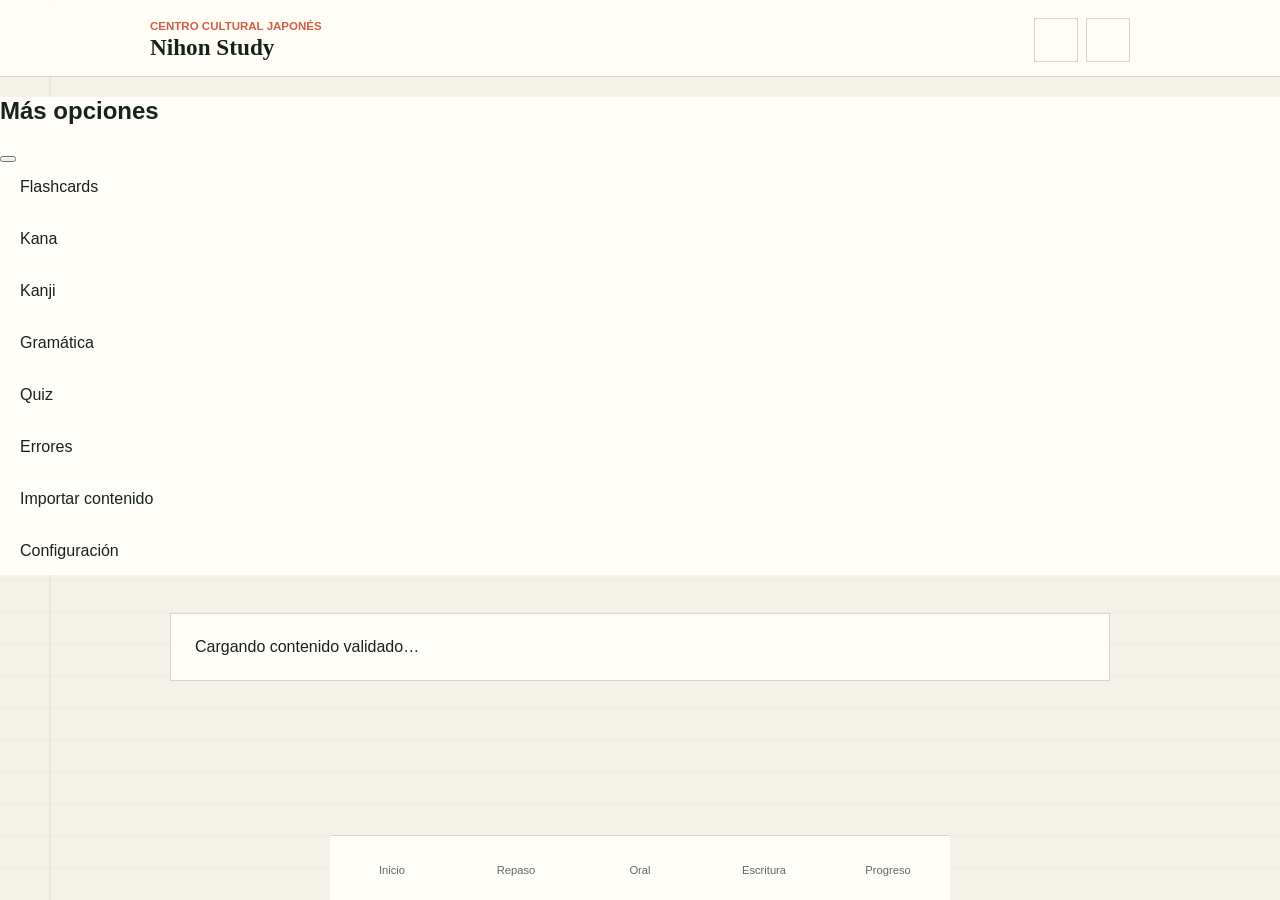
==== commit 96ae8eff: "Add files via upload" ====
--- a/index.html
+++ b/index.html
@@ -1,1551 +1,64 @@
-<!DOCTYPE html>
+<!doctype html>
 <html lang="es">
 <head>
-    <meta charset="UTF-8">
-    <meta name="viewport" content="width=device-width, initial-scale=1.0, maximum-scale=1.0, user-scalable=no">
-    <meta name="apple-mobile-web-app-capable" content="yes">
-    <meta name="apple-mobile-web-app-status-bar-style" content="black-translucent">
-    <meta name="theme-color" content="#0F0F14">
-    <title>漢字マスター — Kanji Master</title>
-    <link rel="preconnect" href="https://fonts.googleapis.com">
-    <link rel="preconnect" href="https://fonts.gstatic.com" crossorigin>
-    <link href="https://fonts.googleapis.com/css2?family=Inter:wght@300;400;500;600;700&family=Noto+Sans+JP:wght@300;400;500;700&display=swap" rel="stylesheet">
-    <link rel="stylesheet" href="css/styles.css">
-    <link rel="manifest" href="manifest.json">
+  <meta charset="utf-8">
+  <meta name="viewport" content="width=device-width, initial-scale=1, viewport-fit=cover">
+  <meta name="theme-color" content="#18453b">
+  <meta name="description" content="Aplicación local de estudio de japonés con contenido trazable.">
+  <link rel="manifest" href="./manifest.webmanifest">
+  <link rel="apple-touch-icon" href="./icons/icon-192.png">
+  <link rel="stylesheet" href="./vendor/bootstrap/css/bootstrap.min.css">
+  <link rel="stylesheet" href="./styles.css">
+  <title>Nihon Study</title>
 </head>
 <body>
-    <!-- ===== NAVEGACIÓN INFERIOR (MOBILE-FIRST) ===== -->
-    <nav class="bottom-nav" id="bottomNav">
-        <button class="nav-btn active" data-section="dashboard" aria-label="Inicio">
-            <span class="nav-icon">🏠</span>
-            <span class="nav-label">Inicio</span>
-        </button>
-        <button class="nav-btn" data-section="library" aria-label="Biblioteca">
-            <span class="nav-icon">📚</span>
-            <span class="nav-label">Kanji</span>
-        </button>
-        <button class="nav-btn" data-section="flashcards" aria-label="Flashcards">
-            <span class="nav-icon">🃏</span>
-            <span class="nav-label">Tarjetas</span>
-        </button>
-        <button class="nav-btn" data-section="quiz" aria-label="Quiz">
-            <span class="nav-icon">✏️</span>
-            <span class="nav-label">Quiz</span>
-        </button>
-        <button class="nav-btn" data-section="strokes" aria-label="Trazos">
-            <span class="nav-icon">🖊️</span>
-            <span class="nav-label">Trazos</span>
-        </button>
-        <button class="nav-btn" data-section="materia" aria-label="Materia">
-            <span class="nav-icon">📝</span>
-            <span class="nav-label">Materia</span>
-        </button>
+  <a class="skip-link" href="#app-content">Saltar al contenido</a>
+  <header class="app-header">
+    <div>
+      <p class="eyebrow">Centro Cultural Japonés</p>
+      <h1>Nihon Study</h1>
+    </div>
+    <div class="header-actions">
+      <button class="icon-button" id="theme-toggle" type="button" aria-label="Cambiar tema" title="Cambiar tema">
+        <i data-lucide="sun" aria-hidden="true"></i>
+      </button>
+      <button class="icon-button" type="button" data-bs-toggle="offcanvas" data-bs-target="#more-menu" aria-controls="more-menu" aria-label="Abrir más opciones" title="Más opciones">
+        <i data-lucide="menu" aria-hidden="true"></i>
+      </button>
+    </div>
+  </header>
+
+  <aside class="offcanvas offcanvas-end" tabindex="-1" id="more-menu" aria-labelledby="more-menu-title">
+    <div class="offcanvas-header">
+      <h2 class="offcanvas-title" id="more-menu-title">Más opciones</h2>
+      <button type="button" class="btn-close" data-bs-dismiss="offcanvas" aria-label="Cerrar"></button>
+    </div>
+    <nav class="offcanvas-body secondary-nav" aria-label="Navegación secundaria">
+      <a href="#/flashcards" data-bs-dismiss="offcanvas"><i data-lucide="gallery-horizontal-end" aria-hidden="true"></i>Flashcards</a>
+      <a href="#/kana" data-bs-dismiss="offcanvas"><i data-lucide="languages" aria-hidden="true"></i>Kana</a>
+      <a href="#/kanji" data-bs-dismiss="offcanvas"><i data-lucide="square-kanban" aria-hidden="true"></i>Kanji</a>
+      <a href="#/grammar" data-bs-dismiss="offcanvas"><i data-lucide="braces" aria-hidden="true"></i>Gramática</a>
+      <a href="#/quiz" data-bs-dismiss="offcanvas"><i data-lucide="circle-help" aria-hidden="true"></i>Quiz</a>
+      <a href="#/errors" data-bs-dismiss="offcanvas"><i data-lucide="scan-search" aria-hidden="true"></i>Errores</a>
+      <a href="#/import" data-bs-dismiss="offcanvas"><i data-lucide="file-up" aria-hidden="true"></i>Importar contenido</a>
+      <a href="#/settings" data-bs-dismiss="offcanvas"><i data-lucide="settings" aria-hidden="true"></i>Configuración</a>
     </nav>
+  </aside>
 
-    <!-- ===== PANTALLA: DASHBOARD ===== -->
-    <section class="screen active" id="screen-dashboard">
-        <header class="screen-header">
-            <h1 class="app-title">漢字<span class="title-accent">マスター</span></h1>
-            <p class="app-subtitle">Tu guía de kanji</p>
-        </header>
+  <main id="app-content" class="app-content" tabindex="-1">
+    <div class="loading-state" role="status">Cargando contenido validado…</div>
+  </main>
 
-        <div class="dashboard-cards">
-            <!-- Progreso general -->
-            <div class="dash-card dash-card--progress">
-                <div class="dash-card__header">
-                    <span class="dash-card__icon">📊</span>
-                    <span class="dash-card__title">Tu progreso</span>
-                </div>
-                <div class="progress-ring-container">
-                    <svg class="progress-ring" viewBox="0 0 120 120">
-                        <circle class="progress-ring__bg" cx="60" cy="60" r="52"/>
-                        <circle class="progress-ring__fill" cx="60" cy="60" r="52" id="progressRing"/>
-                    </svg>
-                    <div class="progress-ring__text" id="progressText">0%</div>
-                </div>
-                <p class="progress-detail" id="progressDetail">0 / 0 kanji estudiados</p>
-            </div>
+  <nav class="bottom-nav" aria-label="Navegación principal">
+    <a href="#/home" data-route="home"><i data-lucide="house" aria-hidden="true"></i><span>Inicio</span></a>
+    <a href="#/review" data-route="review"><i data-lucide="rotate-ccw" aria-hidden="true"></i><span>Repaso</span></a>
+    <a href="#/exam" data-route="exam"><i data-lucide="messages-square" aria-hidden="true"></i><span>Oral</span></a>
+    <a href="#/writing" data-route="writing"><i data-lucide="pen-line" aria-hidden="true"></i><span>Escritura</span></a>
+    <a href="#/progress" data-route="progress"><i data-lucide="chart-no-axes-column" aria-hidden="true"></i><span>Progreso</span></a>
+  </nav>
 
-            <!-- Unidad actual -->
-            <div class="dash-card dash-card--unit">
-                <div class="dash-card__header">
-                    <span class="dash-card__icon">📖</span>
-                    <span class="dash-card__title">Unidad actual</span>
-                </div>
-                <div class="unit-info">
-                    <span class="unit-badge">Unidad 4</span>
-                    <span class="unit-week">Semana 4</span>
-                </div>
-                <p class="unit-topic">Direcciones, verbos, adjetivos</p>
-            </div>
-
-            <!-- Kanji totales -->
-            <div class="dash-card dash-card--total">
-                <div class="dash-card__header">
-                    <span class="dash-card__icon">🔢</span>
-                    <span class="dash-card__title">Kanji cargados</span>
-                </div>
-                <div class="stat-number" id="totalKanji">0</div>
-                <div class="stat-breakdown">
-                    <span class="stat-item"><span class="dot dot--n1"></span> Nivel 1: <strong id="countN1">0</strong></span>
-                    <span class="stat-item"><span class="dot dot--n2"></span> Nivel 2: <strong id="countN2">0</strong></span>
-                </div>
-            </div>
-
-            <!-- Quiz priority -->
-            <div class="dash-card dash-card--quiz">
-                <div class="dash-card__header">
-                    <span class="dash-card__icon">🔥</span>
-                    <span class="dash-card__title">Para el quiz</span>
-                </div>
-                <div class="stat-number accent" id="quizCount">0</div>
-                <p class="quiz-hint">Kanji prioritarios</p>
-                <button class="btn btn--accent btn--sm start-quiz-btn" onclick="startQuizFromDash()">
-                    Practicar ahora
-                </button>
-            </div>
-        </div>
-
-        <!-- Tip del día -->
-        <div class="tip-card" id="tipCard">
-            <span class="tip-icon">💡</span>
-            <p class="tip-text" id="tipText">Cargando tip...</p>
-        </div>
-    </section>
-
-    <!-- ===== PANTALLA: BIBLIOTECA ===== -->
-    <section class="screen" id="screen-library">
-        <header class="screen-header">
-            <h2 class="screen-title">📚 Biblioteca de Kanji</h2>
-            <p class="screen-subtitle" id="librarySubtitle">49 Kanji del Quiz + 34 Extra</p>
-            <div class="reading-legend"><span class="leg-on">On'yomi (カタカナ)</span><span class="leg-kun">Kun'yomi (ひらがな)</span></div>
-        </header>
-
-        <!-- Filtros por Lesson -->
-        <div class="filter-bar">
-            <button class="filter-chip active" data-filter="all">Todos</button>
-            <button class="filter-chip" data-filter="quiz">🔥 Quiz</button>
-            <button class="filter-chip" data-filter="lesson-1">L1</button>
-            <button class="filter-chip" data-filter="lesson-2">L2</button>
-            <button class="filter-chip" data-filter="lesson-3">L3</button>
-            <button class="filter-chip" data-filter="lesson-4">L4</button>
-            <button class="filter-chip" data-filter="lesson-5">L5</button>
-            <button class="filter-chip" data-filter="lesson-6">L6</button>
-            <button class="filter-chip" data-filter="lesson-7">パーツ</button>
-        </div>
-
-        <!-- Búsqueda -->
-        <div class="search-bar">
-            <input type="text" class="search-input" id="searchInput" placeholder="Buscar kanji, significado o romaji..." autocomplete="off">
-        </div>
-
-        <!-- Vista toggle -->
-        <div class="view-toggle">
-            <button class="view-btn active" data-view="detail" title="Vista detallada">📋</button>
-            <button class="view-btn" data-view="grid" title="Vista cuadrícula">🔲</button>
-        </div>
-
-        <!-- Lesson header (aparece en vista detallada) -->
-        <div id="libraryContent">
-            <!-- Se llena dinámicamente -->
-        </div>
-
-        <!-- Modal de detalle -->
-        <div class="modal-overlay" id="kanjiModal">
-            <div class="modal-content">
-                <button class="modal-close" id="modalClose" aria-label="Cerrar">&times;</button>
-                <div class="modal-kanji" id="modalKanji">漢</div>
-                <div class="modal-badges" id="modalBadges"></div>
-                <h3 class="modal-meaning" id="modalMeaning">Significado</h3>
-
-                <div class="modal-section">
-                    <h4>📖 Lecturas</h4>
-                    <div class="reading-legend"><span class="leg-on">On'yomi (カタカナ)</span><span class="leg-kun">Kun'yomi (ひらがな)</span></div>
-                    <div class="reading-grid" id="modalReadings"></div>
-                </div>
-
-                <div class="modal-section">
-                    <h4>💬 Palabras</h4>
-                    <div class="examples-list" id="modalExamples"></div>
-                </div>
-
-                <div class="modal-section" id="modalSentenceSection">
-                    <h4>📝 Oración de ejemplo</h4>
-                    <div class="sentence-block" id="modalSentence"></div>
-                </div>
-
-                <div class="modal-section">
-                    <h4>🧠 Mnemónico</h4>
-                    <p class="mnemo-text" id="modalMnemo"></p>
-                </div>
-
-                <div class="modal-section" id="modalStrokesSection">
-                    <h4>✍️ Trazos</h4>
-                    <p class="strokes-info" id="modalStrokes"></p>
-                </div>
-
-                <div class="modal-section" id="modalNotesSection">
-                    <h4>📝 Notas</h4>
-                    <p class="notes-text" id="modalNotes"></p>
-                </div>
-            </div>
-        </div>
-    </section>
-
-    <!-- ===== PANTALLA: FLASHCARDS ===== -->
-    <section class="screen" id="screen-flashcards">
-        <header class="screen-header">
-            <h2 class="screen-title">🃏 Tarjetas de Estudio</h2>
-        </header>
-
-        <!-- Configuración flashcards -->
-        <div class="fc-config" id="fcConfig">
-            <h3 class="fc-config__title">Configurar sesión</h3>
-
-            <div class="fc-option">
-                <label>Mostrar</label>
-                <div class="fc-radio-group">
-                    <label class="fc-radio"><input type="radio" name="fcFront" value="kanji" checked> Kanji</label>
-                    <label class="fc-radio"><input type="radio" name="fcFront" value="significado"> Significado</label>
-                    <label class="fc-radio"><input type="radio" name="fcFront" value="romaji"> Romaji</label>
-                </div>
-            </div>
-
-            <div class="fc-option">
-                <label>Filtro</label>
-                <div class="fc-radio-group">
-                    <label class="fc-radio"><input type="radio" name="fcFilter" value="quiz" checked> 🔥 Solo quiz</label>
-                    <label class="fc-radio"><input type="radio" name="fcFilter" value="nivel-1"> Nivel 1</label>
-                    <label class="fc-radio"><input type="radio" name="fcFilter" value="nivel-2"> Nivel 2</label>
-                    <label class="fc-radio"><input type="radio" name="fcFilter" value="all"> Todos</label>
-                </div>
-            </div>
-
-            <label class="fc-check">
-                <input type="checkbox" id="fcShuffle" checked> Orden aleatorio
-            </label>
-
-            <button class="btn btn--accent btn--lg" id="fcStartBtn">
-                Comenzar sesión ▶
-            </button>
-        </div>
-
-        <!-- Zona de flashcard activa -->
-        <div class="fc-arena hidden" id="fcArena">
-            <div class="fc-progress-bar">
-                <div class="fc-progress-fill" id="fcProgressFill"></div>
-            </div>
-            <p class="fc-counter" id="fcCounter">1 / 10</p>
-
-            <div class="fc-card-wrapper">
-                <div class="fc-card" id="fcCard">
-                    <div class="fc-card__front" id="fcFront">
-                        <span class="fc-card__text">漢</span>
-                    </div>
-                    <div class="fc-card__back" id="fcBack">
-                        <div class="fc-card__back-content" id="fcBackContent"></div>
-                    </div>
-                </div>
-            </div>
-
-            <p class="fc-hint">Toca la tarjeta para voltear</p>
-
-            <div class="fc-actions">
-                <button class="btn btn--error fc-btn" id="fcWrong" title="No lo sé">✗ No sé</button>
-                <button class="btn btn--success fc-btn" id="fcCorrect" title="Lo sé">✓ Lo sé</button>
-            </div>
-
-            <button class="btn btn--ghost fc-exit" id="fcExit">← Salir</button>
-        </div>
-
-        <!-- Resumen flashcards -->
-        <div class="fc-summary hidden" id="fcSummary">
-            <div class="fc-summary__icon">🎉</div>
-            <h3>¡Sesión completada!</h3>
-            <div class="fc-summary__stats">
-                <div class="fc-stat fc-stat--correct">
-                    <span class="fc-stat__num" id="fcStatCorrect">0</span>
-                    <span class="fc-stat__label">Correctos</span>
-                </div>
-                <div class="fc-stat fc-stat--wrong">
-                    <span class="fc-stat__num" id="fcStatWrong">0</span>
-                    <span class="fc-stat__label">A repasar</span>
-                </div>
-            </div>
-            <div class="fc-summary__actions">
-                <button class="btn btn--accent" id="fcRetry">🔄 Repasar errores</button>
-                <button class="btn btn--ghost" id="fcNewSession">Nueva sesión</button>
-            </div>
-        </div>
-    </section>
-
-    <!-- ===== PANTALLA: QUIZ ===== -->
-    <section class="screen" id="screen-quiz">
-        <header class="screen-header">
-            <h2 class="screen-title">✏️ Quiz</h2>
-        </header>
-
-        <!-- Config quiz -->
-        <div class="quiz-config" id="quizConfig">
-            <h3 class="fc-config__title">Tipo de ejercicio</h3>
-
-            <div class="quiz-type-grid">
-                <button class="quiz-type-btn" data-type="kanji-significado">
-                    <span class="qt-icon">🏷️</span>
-                    <span class="qt-label">Kanji → Significado</span>
-                </button>
-                <button class="quiz-type-btn" data-type="significado-kanji">
-                    <span class="qt-icon">🔤</span>
-                    <span class="qt-label">Significado → Kanji</span>
-                </button>
-                <button class="quiz-type-btn" data-type="kanji-romaji">
-                    <span class="qt-icon">🔊</span>
-                    <span class="qt-label">Kanji → Romaji</span>
-                </button>
-                <button class="quiz-type-btn" data-type="kanji-hiragana">
-                    <span class="qt-icon">あ</span>
-                    <span class="qt-label">Kanji → Hiragana</span>
-                </button>
-            </div>
-
-            <div class="fc-option">
-                <label>Filtro</label>
-                <div class="fc-radio-group">
-                    <label class="fc-radio"><input type="radio" name="quizFilter" value="quiz" checked> 🔥 Solo quiz</label>
-                    <label class="fc-radio"><input type="radio" name="quizFilter" value="nivel-1"> Nivel 1</label>
-                    <label class="fc-radio"><input type="radio" name="quizFilter" value="nivel-2"> Nivel 2</label>
-                    <label class="fc-radio"><input type="radio" name="quizFilter" value="all"> Todos</label>
-                </div>
-            </div>
-
-            <div class="fc-option">
-                <label>Preguntas</label>
-                <div class="fc-radio-group">
-                    <label class="fc-radio"><input type="radio" name="quizCount" value="5"> 5</label>
-                    <label class="fc-radio"><input type="radio" name="quizCount" value="10" checked> 10</label>
-                    <label class="fc-radio"><input type="radio" name="quizCount" value="15"> 15</label>
-                    <label class="fc-radio"><input type="radio" name="quizCount" value="all"> Todos</label>
-                </div>
-            </div>
-        </div>
-
-        <!-- Quiz activo -->
-        <div class="quiz-arena hidden" id="quizArena">
-            <div class="fc-progress-bar">
-                <div class="fc-progress-fill" id="quizProgressFill"></div>
-            </div>
-            <p class="fc-counter" id="quizCounter">1 / 10</p>
-
-            <div class="quiz-question">
-                <div class="quiz-prompt" id="quizPrompt">漢</div>
-                <p class="quiz-instruction" id="quizInstruction">¿Cuál es el significado?</p>
-            </div>
-
-            <div class="quiz-options" id="quizOptions">
-                <!-- Se llena dinámicamente -->
-            </div>
-
-            <div class="quiz-feedback hidden" id="quizFeedback">
-                <p class="quiz-feedback__text" id="quizFeedbackText"></p>
-                <button class="btn btn--accent quiz-next" id="quizNext">Siguiente →</button>
-            </div>
-
-            <button class="btn btn--ghost fc-exit" id="quizExit">← Salir</button>
-        </div>
-
-        <!-- Resultados quiz -->
-        <div class="quiz-results hidden" id="quizResults">
-            <div class="fc-summary__icon" id="quizResultIcon">🎉</div>
-            <h3 id="quizResultTitle">¡Quiz completado!</h3>
-            <div class="quiz-score-ring">
-                <svg class="progress-ring" viewBox="0 0 120 120">
-                    <circle class="progress-ring__bg" cx="60" cy="60" r="52"/>
-                    <circle class="progress-ring__fill quiz-score-fill" cx="60" cy="60" r="52" id="quizScoreRing"/>
-                </svg>
-                <div class="progress-ring__text" id="quizScoreText">0%</div>
-            </div>
-            <p class="quiz-score-detail" id="quizScoreDetail">0 / 0 correctas</p>
-
-            <div class="quiz-wrong-list" id="quizWrongList">
-                <!-- Kanji incorrectos para repasar -->
-            </div>
-
-            <div class="fc-summary__actions">
-                <button class="btn btn--accent" id="quizRetry">🔄 Intentar de nuevo</button>
-                <button class="btn btn--ghost" id="quizNewQuiz">Nuevo quiz</button>
-            </div>
-        </div>
-    </section>
-
-    <!-- ===== PANTALLA: TRAZOS ===== -->
-    <section class="screen" id="screen-strokes">
-        <header class="screen-header">
-            <h2 class="screen-title">🖊️ Escritura y Trazos</h2>
-        </header>
-
-        <div class="strokes-info-card">
-            <p>Selecciona un kanji para ver su información de trazos y practicar.</p>
-        </div>
-
-        <!-- Selector de kanji para trazos -->
-        <div class="strokes-grid" id="strokesGrid">
-            <!-- Se llena dinámicamente -->
-        </div>
-
-        <!-- Área de práctica -->
-        <div class="stroke-practice hidden" id="strokePractice">
-            <div class="stroke-kanji-display" id="strokeKanjiDisplay">漢</div>
-            <div class="stroke-info">
-                <p><strong>Significado:</strong> <span id="strokeMeaning">-</span></p>
-                <p><strong>Trazos:</strong> <span id="strokeCount">-</span></p>
-                <p><strong>Lectura:</strong> <span id="strokeReading">-</span></p>
-            </div>
-
-            <!-- Orden de trazos animado -->
-            <div class="stroke-order-section">
-                <h4 class="stroke-order-title">📋 Orden de trazos</h4>
-                <div class="stroke-order-container">
-                    <img id="strokeOrderImg" class="stroke-order-img" alt="Orden de trazos" src="">
-                    <p class="stroke-order-hint" id="strokeOrderHint">Cargando animación...</p>
-                </div>
-            </div>
-
-            <div class="practice-canvas-container">
-                <h4 class="stroke-order-title">✍️ Practica aquí</h4>
-                <canvas id="practiceCanvas" width="300" height="300"></canvas>
-                <button class="btn btn--ghost btn--sm" id="clearCanvas">🗑️ Borrar</button>
-            </div>
-
-            <p class="stroke-note">📝 Observa la animación de arriba y reproduce los trazos en el orden correcto.</p>
-
-            <button class="btn btn--ghost" id="strokeBack">← Volver</button>
-        </div>
-    </section>
-
-    <!-- ===== PANTALLA: MATERIA ===== -->
-    <section class="screen" id="screen-materia">
-        <header class="screen-header">
-            <h2 class="screen-title">📝 Materia — Unidad 4</h2>
-        </header>
-
-        <!-- Sub-tabs: Gramática / Vocabulario -->
-        <div class="materia-tabs">
-            <button class="materia-tab active" onclick="switchMateriaTab('gramatica', this)">📖 Gramática</button>
-            <button class="materia-tab" onclick="switchMateriaTab('vocabulario', this)">🗂️ Vocabulario</button>
-        </div>
-
-        <!-- SUB-TAB: GRAMÁTICA -->
-        <div class="materia-subtab active" id="subtab-gramatica">
-
-        <div class="materia-container">
-
-            <!-- Tema 0: Estructura de la oración japonesa -->
-            <div class="materia-card">
-                <button class="materia-toggle" onclick="toggleMateria(this)">
-                    <span class="materia-toggle__icon">▶</span>
-                    <span class="materia-toggle__title">📐 Estructura de la oración japonesa</span>
-                </button>
-                <div class="materia-body">
-                    <p class="materia-intro">En japonés las oraciones siguen un orden diferente al español. La estructura básica es <strong>SOV</strong> (Sujeto → Objeto → Verbo). El verbo siempre va al final.</p>
-
-                    <h5 class="materia-subtitle">🔤 Partes de la oración (品詞 <span class="romaji-hint">hinshi</span>)</h5>
-
-                    <table class="materia-table">
-                        <thead><tr><th>Parte</th><th>Japonés</th><th>Función</th><th>Ejemplo</th></tr></thead>
-                        <tbody>
-                            <tr><td><strong>Sustantivo</strong> (名詞)</td><td>めいし <span class="romaji-hint">[meishi]</span></td><td>Persona, cosa, lugar, idea</td><td>学生 <span class="romaji-hint">[gakusei]</span> = estudiante</td></tr>
-                            <tr><td><strong>Verbo</strong> (動詞)</td><td>どうし <span class="romaji-hint">[doushi]</span></td><td>Acción o estado</td><td>食べます <span class="romaji-hint">[tabemasu]</span> = comer</td></tr>
-                            <tr><td><strong>Adjetivo-い</strong> (い形容詞)</td><td>いけいようし <span class="romaji-hint">[i-keiyoushi]</span></td><td>Describe cualidad (terminan en い)</td><td>大きい <span class="romaji-hint">[ookii]</span> = grande</td></tr>
-                            <tr><td><strong>Adjetivo-な</strong> (な形容詞)</td><td>なけいようし <span class="romaji-hint">[na-keiyoushi]</span></td><td>Describe cualidad (usan な antes de sustantivo)</td><td>静か(な) <span class="romaji-hint">[shizuka(na)]</span> = tranquilo</td></tr>
-                            <tr><td><strong>Adverbio</strong> (副詞)</td><td>ふくし <span class="romaji-hint">[fukushi]</span></td><td>Modifica verbo/adjetivo (cómo, cuándo, cuánto)</td><td>とても <span class="romaji-hint">[totemo]</span> = muy</td></tr>
-                            <tr><td><strong>Partícula</strong> (助詞)</td><td>じょし <span class="romaji-hint">[joshi]</span></td><td>Marca la función de cada palabra</td><td>は、が、を、に、で、へ</td></tr>
-                        </tbody>
-                    </table>
-
-                    <h5 class="materia-subtitle">🧩 Orden básico: SOV</h5>
-                    <div class="materia-structure">
-                        <span class="structure-part"><strong>Sujeto</strong> は</span>
-                        <span class="structure-arrow">→</span>
-                        <span class="structure-part"><strong>Objeto</strong> を</span>
-                        <span class="structure-arrow">→</span>
-                        <span class="structure-part"><strong>Verbo</strong></span>
-                    </div>
-
-                    <div class="materia-example">
-                        <div class="materia-jp">私は　本を　読みます。</div>
-                        <div class="materia-romaji">Watashi wa &nbsp; hon wo &nbsp; yomimasu.</div>
-                        <div class="materia-es">Yo leo un libro. (Lit: Yo [tema] libro [objeto] leer)</div>
-                    </div>
-
-                    <h5 class="materia-subtitle">🏷️ Partículas principales (助詞)</h5>
-                    <table class="materia-table">
-                        <thead><tr><th>Partícula</th><th>Romaji</th><th>Función</th><th>Ejemplo</th></tr></thead>
-                        <tbody>
-                            <tr><td><strong>は</strong></td><td>wa</td><td>Tema de la oración ("en cuanto a...")</td><td>私<strong>は</strong>学生です = Yo soy estudiante</td></tr>
-                            <tr><td><strong>が</strong></td><td>ga</td><td>Sujeto (énfasis, existencia)</td><td>猫<strong>が</strong>います = Hay un gato</td></tr>
-                            <tr><td><strong>を</strong></td><td>wo/o</td><td>Objeto directo (recibe la acción)</td><td>水<strong>を</strong>飲みます = Bebo agua</td></tr>
-                            <tr><td><strong>に</strong></td><td>ni</td><td>Destino, hora, ubicación</td><td>学校<strong>に</strong>行きます = Voy a la escuela</td></tr>
-                            <tr><td><strong>で</strong></td><td>de</td><td>Lugar de acción, medio</td><td>図書館<strong>で</strong>勉強します = Estudio en la biblioteca</td></tr>
-                            <tr><td><strong>へ</strong></td><td>e</td><td>Dirección ("hacia")</td><td>日本<strong>へ</strong>行きます = Voy hacia Japón</td></tr>
-                            <tr><td><strong>の</strong></td><td>no</td><td>Posesión, conexión ("de")</td><td>私<strong>の</strong>本 = Mi libro</td></tr>
-                            <tr><td><strong>も</strong></td><td>mo</td><td>"También"</td><td>私<strong>も</strong>学生です = Yo también soy estudiante</td></tr>
-                            <tr><td><strong>から</strong></td><td>kara</td><td>"Desde" (lugar/tiempo)</td><td>9時<strong>から</strong> = Desde las 9</td></tr>
-                            <tr><td><strong>まで</strong></td><td>made</td><td>"Hasta" (lugar/tiempo)</td><td>5時<strong>まで</strong> = Hasta las 5</td></tr>
-                            <tr><td><strong>と</strong></td><td>to</td><td>"Y" / "con"</td><td>友達<strong>と</strong>行きます = Voy con un amigo</td></tr>
-                            <tr><td><strong>か</strong></td><td>ka</td><td>Pregunta (va al final)</td><td>学生です<strong>か</strong>。= ¿Es estudiante?</td></tr>
-                        </tbody>
-                    </table>
-
-                    <h5 class="materia-subtitle">📏 Patrones comunes de oración</h5>
-
-                    <p class="materia-explain"><strong>① Sust. es Sust.</strong> — Identidad / Profesión</p>
-                    <div class="materia-structure">
-                        <span class="structure-part">A は</span>
-                        <span class="structure-arrow">→</span>
-                        <span class="structure-part">B です</span>
-                    </div>
-                    <div class="materia-example">
-                        <div class="materia-jp">田中さんは　先生です。</div>
-                        <div class="materia-romaji">Tanaka-san wa sensei desu.</div>
-                        <div class="materia-es">Tanaka es maestro.</div>
-                    </div>
-
-                    <p class="materia-explain"><strong>② Adjetivo-い + Sust.</strong></p>
-                    <div class="materia-structure">
-                        <span class="structure-part">Adj-い</span>
-                        <span class="structure-arrow">→</span>
-                        <span class="structure-part">Sustantivo</span>
-                    </div>
-                    <div class="materia-example">
-                        <div class="materia-jp">大きい　学校</div>
-                        <div class="materia-romaji">Ookii gakkō</div>
-                        <div class="materia-es">Escuela grande</div>
-                    </div>
-
-                    <p class="materia-explain"><strong>③ Adjetivo-な + Sust.</strong></p>
-                    <div class="materia-structure">
-                        <span class="structure-part">Adj-な<strong>な</strong></span>
-                        <span class="structure-arrow">→</span>
-                        <span class="structure-part">Sustantivo</span>
-                    </div>
-                    <div class="materia-example">
-                        <div class="materia-jp">静かな　町</div>
-                        <div class="materia-romaji">Shizuka na machi</div>
-                        <div class="materia-es">Ciudad tranquila</div>
-                    </div>
-
-                    <p class="materia-explain"><strong>④ Verbo con lugar</strong> — Ir / Venir</p>
-                    <div class="materia-structure">
-                        <span class="structure-part">Lugar <strong>に/へ</strong></span>
-                        <span class="structure-arrow">→</span>
-                        <span class="structure-part">行きます / 来ます / 帰ります</span>
-                    </div>
-                    <div class="materia-example">
-                        <div class="materia-jp">学校に　行きます。</div>
-                        <div class="materia-romaji">Gakkō ni ikimasu.</div>
-                        <div class="materia-es">Voy a la escuela.</div>
-                    </div>
-
-                    <p class="materia-explain"><strong>⑤ Verbo con objeto</strong> — Comer / Beber / Leer...</p>
-                    <div class="materia-structure">
-                        <span class="structure-part">Objeto <strong>を</strong></span>
-                        <span class="structure-arrow">→</span>
-                        <span class="structure-part">Verbo</span>
-                    </div>
-                    <div class="materia-example">
-                        <div class="materia-jp">新聞を　読みます。</div>
-                        <div class="materia-romaji">Shinbun wo yomimasu.</div>
-                        <div class="materia-es">Leo el periódico.</div>
-                    </div>
-
-                    <p class="materia-explain"><strong>⑥ Adverbio + Verbo/Adjetivo</strong></p>
-                    <div class="materia-example">
-                        <div class="materia-jp">とても　大きいです。</div>
-                        <div class="materia-romaji">Totemo ookii desu.</div>
-                        <div class="materia-es">Es muy grande.</div>
-                    </div>
-                    <div class="materia-example">
-                        <div class="materia-jp">毎日　勉強します。</div>
-                        <div class="materia-romaji">Mainichi benkyō shimasu.</div>
-                        <div class="materia-es">Estudio todos los días.</div>
-                    </div>
-
-                    <h5 class="materia-subtitle">📋 Adverbios comunes</h5>
-                    <table class="materia-table">
-                        <thead><tr><th>Japonés</th><th>Romaji</th><th>Significado</th></tr></thead>
-                        <tbody>
-                            <tr><td>とても</td><td>totemo</td><td>Muy</td></tr>
-                            <tr><td>あまり (+neg.)</td><td>amari</td><td>No mucho</td></tr>
-                            <tr><td>よく</td><td>yoku</td><td>Bien / A menudo</td></tr>
-                            <tr><td>いつも</td><td>itsumo</td><td>Siempre</td></tr>
-                            <tr><td>ときどき</td><td>tokidoki</td><td>A veces</td></tr>
-                            <tr><td>たいてい</td><td>taitei</td><td>Generalmente</td></tr>
-                            <tr><td>まっすぐ</td><td>massugu</td><td>Derecho / Recto</td></tr>
-                            <tr><td>一緒に</td><td>issho ni</td><td>Juntos</td></tr>
-                            <tr><td>毎日</td><td>mainichi</td><td>Todos los días</td></tr>
-                            <tr><td>もう</td><td>mō</td><td>Ya</td></tr>
-                            <tr><td>まだ</td><td>mada</td><td>Todavía</td></tr>
-                        </tbody>
-                    </table>
-
-                    <h5 class="materia-subtitle">⚠️ Diferencia は vs が</h5>
-                    <p class="materia-explain">
-                        <strong>は</strong> <span class="romaji-hint">(wa)</span> marca el <em>tema</em> — algo ya conocido: "hablando de X..."<br>
-                        <strong>が</strong> <span class="romaji-hint">(ga)</span> marca el <em>sujeto</em> — identifica algo nuevo o específico.
-                    </p>
-                    <div class="materia-example">
-                        <div class="materia-jp">私<strong>は</strong>学生です。</div>
-                        <div class="materia-romaji">Watashi wa gakusei desu.</div>
-                        <div class="materia-es">(En cuanto a mí) soy estudiante. → Tema conocido</div>
-                    </div>
-                    <div class="materia-example">
-                        <div class="materia-jp">誰<strong>が</strong>先生ですか。</div>
-                        <div class="materia-romaji">Dare ga sensei desu ka.</div>
-                        <div class="materia-es">¿Quién es el maestro? → Identificar sujeto nuevo</div>
-                    </div>
-
-                </div>
-            </div>
-
-            <!-- Tema 0b: Adjetivos い vs な y Partículas explicados fácil -->
-            <div class="materia-card">
-                <button class="materia-toggle" onclick="toggleMateria(this)">
-                    <span class="materia-toggle__icon">▶</span>
-                    <span class="materia-toggle__title">🎨 Adjetivos い vs な — Explicado fácil</span>
-                </button>
-                <div class="materia-body">
-                    <p class="materia-intro">En español, todos los adjetivos funcionan igual: "bonito", "tranquilo". En japonés hay <strong>dos familias</strong> de adjetivos que se comportan diferente. Piensa en ellos como dos "equipos":</p>
-
-                    <h5 class="materia-subtitle">🟡 Equipo い — Los adjetivos "completos"</h5>
-                    <p class="materia-explain">
-                        Estos adjetivos ya vienen con su terminación <strong>い</strong> incluida. Son como palabras completas que no necesitan ayuda.
-                    </p>
-                    <div class="materia-highlight">
-                        <div class="materia-jp" style="font-size:1.1rem;">大き<strong style="color:#FFD54F">い</strong>　→　grande</div>
-                        <div class="materia-jp" style="font-size:1.1rem;">小さ<strong style="color:#FFD54F">い</strong>　→　pequeño</div>
-                        <div class="materia-jp" style="font-size:1.1rem;">新し<strong style="color:#FFD54F">い</strong>　→　nuevo</div>
-                        <div class="materia-jp" style="font-size:1.1rem;">高<strong style="color:#FFD54F">い</strong>　→　alto / caro</div>
-                    </div>
-                    <p class="materia-explain">📌 <strong>Se pegan directamente</strong> al sustantivo:</p>
-                    <div class="materia-example">
-                        <div class="materia-jp">大き<strong style="color:#FFD54F">い</strong>　学校</div>
-                        <div class="materia-romaji">Ookii gakkō</div>
-                        <div class="materia-es">Escuela grande ← el い se queda</div>
-                    </div>
-                    <p class="materia-explain">📌 Para decir "<em>es</em> grande", solo agrega <strong>です</strong>:</p>
-                    <div class="materia-example">
-                        <div class="materia-jp">この学校は　大き<strong style="color:#FFD54F">い</strong>です。</div>
-                        <div class="materia-romaji">Kono gakkō wa ookii desu.</div>
-                        <div class="materia-es">Esta escuela es grande.</div>
-                    </div>
-                    <p class="materia-explain">📌 Para <strong>negativo</strong>, cambias い → <strong>くない</strong>:</p>
-                    <div class="materia-example">
-                        <div class="materia-jp">大き<strong style="color:#EF5350">くない</strong>です。</div>
-                        <div class="materia-romaji">Ookikunai desu.</div>
-                        <div class="materia-es">No es grande.</div>
-                    </div>
-
-                    <h5 class="materia-subtitle">🟣 Equipo な — Los adjetivos que necesitan "pegamento"</h5>
-                    <p class="materia-explain">
-                        Estos adjetivos NO terminan en い. Son como sustantivos que describen, y necesitan la partícula <strong>な</strong> como pegamento para unirse a un sustantivo.
-                    </p>
-                    <div class="materia-highlight">
-                        <div class="materia-jp" style="font-size:1.1rem;">静か　→　tranquilo</div>
-                        <div class="materia-jp" style="font-size:1.1rem;">きれい　→　bonito / limpio</div>
-                        <div class="materia-jp" style="font-size:1.1rem;">有名　→　famoso</div>
-                        <div class="materia-jp" style="font-size:1.1rem;">元気　→　animado / sano</div>
-                    </div>
-                    <p class="materia-explain">📌 Necesitan <strong>な</strong> antes del sustantivo (como pegamento):</p>
-                    <div class="materia-example">
-                        <div class="materia-jp">静か<strong style="color:#CE93D8">な</strong>　町</div>
-                        <div class="materia-romaji">Shizuka na machi</div>
-                        <div class="materia-es">Ciudad tranquila ← な pega el adjetivo</div>
-                    </div>
-                    <p class="materia-explain">📌 Para decir "<em>es</em> tranquilo", solo agrega <strong>です</strong> (sin な):</p>
-                    <div class="materia-example">
-                        <div class="materia-jp">この町は　静かです。</div>
-                        <div class="materia-romaji">Kono machi wa shizuka desu.</div>
-                        <div class="materia-es">Esta ciudad es tranquila.</div>
-                    </div>
-                    <p class="materia-explain">📌 Para <strong>negativo</strong>, cambias です → <strong>じゃないです</strong>:</p>
-                    <div class="materia-example">
-                        <div class="materia-jp">静か<strong style="color:#EF5350">じゃないです</strong>。</div>
-                        <div class="materia-romaji">Shizuka ja nai desu.</div>
-                        <div class="materia-es">No es tranquilo.</div>
-                    </div>
-
-                    <h5 class="materia-subtitle">⚡ Resumen rápido</h5>
-                    <table class="materia-table">
-                        <thead><tr><th></th><th>Adj-い 🟡</th><th>Adj-な 🟣</th></tr></thead>
-                        <tbody>
-                            <tr><td><strong>+ Sustantivo</strong></td><td>大きい 学校</td><td>静か<strong>な</strong> 町</td></tr>
-                            <tr><td><strong>Es ~</strong></td><td>大きいです</td><td>静かです</td></tr>
-                            <tr><td><strong>No es ~</strong></td><td>大きくないです</td><td>静かじゃないです</td></tr>
-                        </tbody>
-                    </table>
-                    <p class="materia-explain" style="margin-top:8px;">
-                        ⚠️ <strong>Truco:</strong> きれい <span class="romaji-hint">(kirei)</span> parece que termina en い, pero es adjetivo な. ¡No te dejes engañar!<br>
-                        La regla: si la い NO es parte de una raíz japonesa reconocible, probablemente es な.
-                    </p>
-                </div>
-            </div>
-
-            <!-- Tema 0c: Partículas explicadas con analogías -->
-            <div class="materia-card">
-                <button class="materia-toggle" onclick="toggleMateria(this)">
-                    <span class="materia-toggle__icon">▶</span>
-                    <span class="materia-toggle__title">🧩 Partículas — Guía fácil con analogías</span>
-                </button>
-                <div class="materia-body">
-                    <p class="materia-intro">Las partículas son como <strong>etiquetas</strong> que pegas después de cada palabra para decirle al verbo qué papel juega. Imagina que cada palabra lleva un gafete que dice su función.</p>
-
-                    <h5 class="materia-subtitle">🏷️ は (wa) — "Hablando de..."</h5>
-                    <p class="materia-explain">
-                        Marca el <strong>tema</strong> de la conversación. Es como decir "en cuanto a X..." o "hablando de X..."<br>
-                        <em>Piénsalo como el título de un mensaje.</em>
-                    </p>
-                    <div class="materia-example">
-                        <div class="materia-jp">私<strong>は</strong>　学生です。</div>
-                        <div class="materia-romaji">Watashi wa gakusei desu.</div>
-                        <div class="materia-es">[Hablando de mí] soy estudiante.</div>
-                    </div>
-
-                    <h5 class="materia-subtitle">🎯 を (wo) — "El que recibe la acción"</h5>
-                    <p class="materia-explain">
-                        Marca el <strong>objeto directo</strong> — la cosa que recibe la acción del verbo.<br>
-                        <em>Piénsalo como una flecha que apunta a lo que "sufre" la acción.</em>
-                    </p>
-                    <div class="materia-example">
-                        <div class="materia-jp">水<strong>を</strong>　飲みます。</div>
-                        <div class="materia-romaji">Mizu wo nomimasu.</div>
-                        <div class="materia-es">Bebo agua. ← el agua es lo que se bebe</div>
-                    </div>
-
-                    <h5 class="materia-subtitle">📍 に (ni) — "Destino / Punto exacto"</h5>
-                    <p class="materia-explain">
-                        Marca el <strong>destino</strong>, la <strong>hora exacta</strong>, o <strong>dónde existe algo</strong>.<br>
-                        <em>Piénsalo como poner un alfiler en el mapa: un punto exacto.</em>
-                    </p>
-                    <div class="materia-example">
-                        <div class="materia-jp">学校<strong>に</strong>　行きます。</div>
-                        <div class="materia-romaji">Gakkō ni ikimasu.</div>
-                        <div class="materia-es">Voy a la escuela. ← destino</div>
-                    </div>
-                    <div class="materia-example">
-                        <div class="materia-jp">7時<strong>に</strong>　起きます。</div>
-                        <div class="materia-romaji">Shichiji ni okimasu.</div>
-                        <div class="materia-es">Me levanto a las 7. ← hora exacta</div>
-                    </div>
-
-                    <h5 class="materia-subtitle">🎭 で (de) — "El escenario de la acción"</h5>
-                    <p class="materia-explain">
-                        Marca <strong>dónde ocurre</strong> una acción o <strong>con qué medio/herramienta</strong>.<br>
-                        <em>Piénsalo como el escenario de una obra de teatro: la acción pasa AQUÍ.</em>
-                    </p>
-                    <div class="materia-example">
-                        <div class="materia-jp">図書館<strong>で</strong>　勉強します。</div>
-                        <div class="materia-romaji">Toshokan de benkyō shimasu.</div>
-                        <div class="materia-es">Estudio en la biblioteca. ← lugar de acción</div>
-                    </div>
-                    <div class="materia-example">
-                        <div class="materia-jp">バス<strong>で</strong>　行きます。</div>
-                        <div class="materia-romaji">Basu de ikimasu.</div>
-                        <div class="materia-es">Voy en bus. ← medio de transporte</div>
-                    </div>
-
-                    <h5 class="materia-subtitle">📍 に vs 🎭 で — ¿Cuándo uso cuál?</h5>
-                    <table class="materia-table">
-                        <thead><tr><th>Situación</th><th>Partícula</th><th>Ejemplo</th></tr></thead>
-                        <tbody>
-                            <tr><td>Algo <strong>existe</strong> en un lugar</td><td>に</td><td>猫が部屋<strong>に</strong>います = El gato está en la habitación</td></tr>
-                            <tr><td>Algo <strong>pasa/haces</strong> en un lugar</td><td>で</td><td>部屋<strong>で</strong>勉強します = Estudio en la habitación</td></tr>
-                            <tr><td><strong>Ir hacia</strong> un lugar</td><td>に/へ</td><td>学校<strong>に</strong>行きます = Voy a la escuela</td></tr>
-                        </tbody>
-                    </table>
-
-                    <h5 class="materia-subtitle">➡️ へ (e) — "Hacia / En dirección a"</h5>
-                    <p class="materia-explain">
-                        Similar a に para dirección, pero más vago — indica la <strong>dirección general</strong> sin enfocarse en el destino exacto.<br>
-                        <em>に = llegar al punto. へ = ir en esa dirección.</em>
-                    </p>
-                    <div class="materia-example">
-                        <div class="materia-jp">日本<strong>へ</strong>　行きます。</div>
-                        <div class="materia-romaji">Nihon e ikimasu.</div>
-                        <div class="materia-es">Voy (hacia) Japón.</div>
-                    </div>
-
-                    <h5 class="materia-subtitle">🔗 の (no) — "De" (posesión / conexión)</h5>
-                    <p class="materia-explain">
-                        Conecta dos cosas mostrando relación. Como la preposición "de" en español.<br>
-                        <em>Piénsalo como un cable que conecta dos palabras.</em>
-                    </p>
-                    <div class="materia-example">
-                        <div class="materia-jp">私<strong>の</strong>　本</div>
-                        <div class="materia-romaji">Watashi no hon</div>
-                        <div class="materia-es">Mi libro (= libro DE mí)</div>
-                    </div>
-                    <div class="materia-example">
-                        <div class="materia-jp">日本語<strong>の</strong>　先生</div>
-                        <div class="materia-romaji">Nihongo no sensei</div>
-                        <div class="materia-es">Maestro de japonés</div>
-                    </div>
-
-                    <h5 class="materia-subtitle">❓ か (ka) — Signo de pregunta hablado</h5>
-                    <p class="materia-explain">
-                        Va al final de la oración para convertirla en pregunta. Es como poner "¿?" pero con sonido.<br>
-                    </p>
-                    <div class="materia-example">
-                        <div class="materia-jp">学生です。→ 学生です<strong>か</strong>。</div>
-                        <div class="materia-romaji">Gakusei desu. → Gakusei desu ka.</div>
-                        <div class="materia-es">Es estudiante. → ¿Es estudiante?</div>
-                    </div>
-
-                    <h5 class="materia-subtitle">👥 も (mo) — "También"</h5>
-                    <p class="materia-explain">Reemplaza は cuando quieres decir "también". No se usan juntos.</p>
-                    <div class="materia-example">
-                        <div class="materia-jp">田中さん<strong>も</strong>　学生です。</div>
-                        <div class="materia-romaji">Tanaka-san mo gakusei desu.</div>
-                        <div class="materia-es">Tanaka también es estudiante.</div>
-                    </div>
-
-                    <h5 class="materia-subtitle">🔄 から / まで — "Desde / Hasta"</h5>
-                    <p class="materia-explain">Siempre van en pareja para marcar inicio y fin (de tiempo o lugar).</p>
-                    <div class="materia-example">
-                        <div class="materia-jp">9時<strong>から</strong>　5時<strong>まで</strong>　働きます。</div>
-                        <div class="materia-romaji">Kuji kara goji made hatarakimasu.</div>
-                        <div class="materia-es">Trabajo desde las 9 hasta las 5.</div>
-                    </div>
-
-                    <h5 class="materia-subtitle">👫 と (to) — "Y" / "Con"</h5>
-                    <p class="materia-explain">Une cosas (como "y") o indica compañía (como "con").</p>
-                    <div class="materia-example">
-                        <div class="materia-jp">友達<strong>と</strong>　映画を見ます。</div>
-                        <div class="materia-romaji">Tomodachi to eiga wo mimasu.</div>
-                        <div class="materia-es">Veo una película con un amigo.</div>
-                    </div>
-
-                    <h5 class="materia-subtitle">💡 Truco para recordar</h5>
-                    <div class="materia-highlight">
-                        <div class="materia-es" style="font-size:0.95rem; line-height:1.8;">
-                            <strong>は</strong> = Tema (título del mensaje)<br>
-                            <strong>を</strong> = Objeto (lo que recibe la acción)<br>
-                            <strong>に</strong> = Punto exacto (alfiler en el mapa)<br>
-                            <strong>で</strong> = Escenario (donde pasa la acción)<br>
-                            <strong>へ</strong> = Dirección (flecha hacia allá)<br>
-                            <strong>の</strong> = "De" (cable que conecta)<br>
-                            <strong>か</strong> = ¿? (signo de pregunta hablado)<br>
-                            <strong>も</strong> = También (reemplaza は)<br>
-                            <strong>と</strong> = Y / Con (compañía)
-                        </div>
-                    </div>
-                </div>
-            </div>
-
-            <!-- Tema 1: Duración de tiempo -->
-            <div class="materia-card">
-                <button class="materia-toggle" onclick="toggleMateria(this)">
-                    <span class="materia-toggle__icon">▶</span>
-                    <span class="materia-toggle__title">⏱️ Duración de tiempo</span>
-                </button>
-                <div class="materia-body">
-                    <p class="materia-intro">Cuando quieres preguntar cuánto tiempo toma llegar a algún lugar o hacer algo, usas la pregunta:</p>
-
-                    <div class="materia-highlight">
-                        <div class="materia-jp" style="font-size:1.2rem;">どのくらいですか。</div>
-                        <div class="materia-romaji">Dono kurai desu ka.</div>
-                        <div class="materia-es">= ¿Cuánto (tiempo) se tarda?</div>
-                    </div>
-
-                    <h5 class="materia-subtitle">🧩 Estructura de la pregunta:</h5>
-                    <div class="materia-structure">
-                        <span class="structure-part"><strong>lugar A</strong> から</span>
-                        <span class="structure-arrow">→</span>
-                        <span class="structure-part"><strong>lugar B</strong> まで</span>
-                        <span class="structure-arrow">→</span>
-                        <span class="structure-part">どのくらいですか</span>
-                    </div>
-                    <p class="materia-explain">
-                        <strong>から</strong> <span class="romaji-hint">(kara)</span> = desde / de<br>
-                        <strong>まで</strong> <span class="romaji-hint">(made)</span> = hasta / a
-                    </p>
-
-                    <h5 class="materia-subtitle">💬 Ejemplo de conversación:</h5>
-                    <div class="materia-conversation">
-                        <div class="materia-example conv-a">
-                            <div class="conv-label">Pregunta:</div>
-                            <div class="materia-jp">えきから だいがくまで どのくらいですか。</div>
-                            <div class="materia-romaji">Eki kara daigaku made dono kurai desu ka.</div>
-                            <div class="materia-es">¿Cuánto se tarda de la estación a la universidad?</div>
-                        </div>
-                        <div class="materia-example conv-b">
-                            <div class="conv-label">Respuesta:</div>
-                            <div class="materia-jp">バスで ３０ぷんぐらいです。</div>
-                            <div class="materia-romaji">Basu de 30-pun gurai desu.</div>
-                            <div class="materia-es">En bus, unos 30 minutos.</div>
-                        </div>
-                    </div>
-
-                    <h5 class="materia-subtitle">🧩 Estructura de la respuesta:</h5>
-                    <div class="materia-structure">
-                        <span class="structure-part"><strong>transporte</strong> で</span>
-                        <span class="structure-arrow">→</span>
-                        <span class="structure-part"><strong>tiempo</strong> ぐらいです</span>
-                    </div>
-                    <p class="materia-explain">
-                        <strong>で</strong> <span class="romaji-hint">(de)</span> = en / por medio de (indica el medio de transporte)<br>
-                        <strong>ぐらい</strong> <span class="romaji-hint">(gurai)</span> = aproximadamente (va después del número)
-                    </p>
-
-                    <h5 class="materia-subtitle">📝 Más ejemplos:</h5>
-                    <div class="materia-example">
-                        <div class="materia-jp">うちから かいしゃまで どのくらいですか。</div>
-                        <div class="materia-romaji">Uchi kara kaisha made dono kurai desu ka.</div>
-                        <div class="materia-es">¿Cuánto se tarda de la casa a la empresa?</div>
-                    </div>
-                    <div class="materia-example">
-                        <div class="materia-jp">でんしゃで いちじかんぐらいです。</div>
-                        <div class="materia-romaji">Densha de ichi-jikan gurai desu.</div>
-                        <div class="materia-es">En tren, aproximadamente 1 hora.</div>
-                    </div>
-                    <div class="materia-example">
-                        <div class="materia-jp">あるいて １０ぷんぐらいです。</div>
-                        <div class="materia-romaji">Aruite 10-pun gurai desu.</div>
-                        <div class="materia-es">Caminando, unos 10 minutos.</div>
-                    </div>
-
-                    <p class="materia-note">💡 <strong>あるいて</strong> <span class="romaji-hint">(aruite)</span> = caminando. Se usa SIN la partícula で porque no es un vehículo.</p>
-
-                    <h5 class="materia-subtitle">🚗 Vocabulario de transporte:</h5>
-                    <div class="materia-chips">
-                        <span class="materia-chip">バス <span class="romaji-hint">basu</span> — bus</span>
-                        <span class="materia-chip">でんしゃ <span class="romaji-hint">densha</span> — tren</span>
-                        <span class="materia-chip">ちかてつ <span class="romaji-hint">chikatetsu</span> — metro</span>
-                        <span class="materia-chip">タクシー <span class="romaji-hint">takushii</span> — taxi</span>
-                        <span class="materia-chip">じてんしゃ <span class="romaji-hint">jitensha</span> — bicicleta</span>
-                        <span class="materia-chip">くるま <span class="romaji-hint">kuruma</span> — carro</span>
-                    </div>
-                </div>
-            </div>
-
-            <!-- Tema 2: Adjetivos い -->
-            <div class="materia-card">
-                <button class="materia-toggle" onclick="toggleMateria(this)">
-                    <span class="materia-toggle__icon">▶</span>
-                    <span class="materia-toggle__title">🟡 Adjetivos い</span>
-                </button>
-                <div class="materia-body">
-                    <p class="materia-intro">En japonés hay <strong>dos tipos de adjetivos</strong>. Los adjetivos い son el primer tipo. Se llaman así porque <strong>siempre terminan en い</strong>.</p>
-
-                    <p class="materia-explain">Funcionan parecido a los adjetivos en español, pero en japonés van ANTES del sustantivo (como en inglés: "big house" → おおきい いえ).</p>
-
-                    <h5 class="materia-subtitle">✅ Forma afirmativa (es ~):</h5>
-                    <p class="materia-explain">Solo agregas <strong>です</strong> al final del adjetivo. No cambias nada del adjetivo.</p>
-                    <div class="materia-highlight">
-                        <div class="materia-jp">adjetivo-い + です = Es ~</div>
-                    </div>
-                    <div class="materia-example">
-                        <div class="materia-jp">この ほんは <strong>たかい</strong>です。</div>
-                        <div class="materia-romaji">Kono hon wa <strong>takai</strong> desu.</div>
-                        <div class="materia-es">Este libro es caro.</div>
-                    </div>
-                    <div class="materia-example">
-                        <div class="materia-jp">とうきょうは <strong>おおきい</strong>です。</div>
-                        <div class="materia-romaji">Tōkyō wa <strong>ookii</strong> desu.</div>
-                        <div class="materia-es">Tokio es grande.</div>
-                    </div>
-
-                    <h5 class="materia-subtitle">❌ Forma negativa (no es ~):</h5>
-                    <p class="materia-explain">Quitas la い final y la reemplazas por <strong>くない</strong>.</p>
-                    <div class="materia-highlight">
-                        <div class="materia-jp">adjetivo (sin い) + <strong>くない</strong>です = No es ~</div>
-                    </div>
-                    <div class="materia-example">
-                        <div class="materia-jp">この ほんは たか<strong>くない</strong>です。</div>
-                        <div class="materia-romaji">Kono hon wa taka<strong>kunai</strong> desu.</div>
-                        <div class="materia-es">Este libro no es caro.</div>
-                    </div>
-                    <div class="materia-example">
-                        <div class="materia-jp">きょうは さむ<strong>くない</strong>です。</div>
-                        <div class="materia-romaji">Kyō wa samu<strong>kunai</strong> desu.</div>
-                        <div class="materia-es">Hoy no hace frío.</div>
-                    </div>
-
-                    <h5 class="materia-subtitle">📋 Tabla resumen:</h5>
-                    <table class="materia-table">
-                        <thead>
-                            <tr><th></th><th>Regla</th><th>Ejemplo: たかい <span class="romaji-hint">takai</span></th></tr>
-                        </thead>
-                        <tbody>
-                            <tr><td>✅ Es ~</td><td>～い です</td><td>たか<strong>い</strong> です <span class="romaji-hint">takai desu</span></td></tr>
-                            <tr><td>❌ No es ~</td><td>～<strong>くない</strong> です</td><td>たか<strong>くない</strong> です <span class="romaji-hint">takakunai desu</span></td></tr>
-                        </tbody>
-                    </table>
-
-                    <div class="materia-note">⚠️ <strong>¡OJO! Excepción importante:</strong><br>
-                        El adjetivo <strong>いい</strong> <span class="romaji-hint">(ii)</span> = bueno, es irregular.<br>
-                        ✅ Afirmativo: いいです <span class="romaji-hint">(ii desu)</span> — Es bueno<br>
-                        ❌ Negativo: <strong>よくない</strong>です <span class="romaji-hint">(yokunai desu)</span> — No es bueno<br>
-                        (No se dice "いくない". Se cambia a よ.)</div>
-
-                    <h5 class="materia-subtitle">🏷️ Modificar un sustantivo:</h5>
-                    <p class="materia-explain">Cuando quieres decir "un libro caro" o "una casa grande", el adjetivo い va <strong>directamente</strong> antes del sustantivo (sin な).</p>
-                    <div class="materia-example">
-                        <div class="materia-jp"><strong>たかい</strong> ほん</div>
-                        <div class="materia-romaji"><strong>takai</strong> hon</div>
-                        <div class="materia-es">un libro caro</div>
-                    </div>
-                    <div class="materia-example">
-                        <div class="materia-jp"><strong>おおきい</strong> いえ</div>
-                        <div class="materia-romaji"><strong>ookii</strong> ie</div>
-                        <div class="materia-es">una casa grande</div>
-                    </div>
-
-                    <h5 class="materia-subtitle">📖 Lista de adjetivos い comunes:</h5>
-                    <div class="materia-chips">
-                        <span class="materia-chip">たかい <span class="romaji-hint">takai</span> — caro / alto</span>
-                        <span class="materia-chip">やすい <span class="romaji-hint">yasui</span> — barato</span>
-                        <span class="materia-chip">おおきい <span class="romaji-hint">ookii</span> — grande</span>
-                        <span class="materia-chip">ちいさい <span class="romaji-hint">chiisai</span> — pequeño</span>
-                        <span class="materia-chip">あたらしい <span class="romaji-hint">atarashii</span> — nuevo</span>
-                        <span class="materia-chip">ふるい <span class="romaji-hint">furui</span> — viejo</span>
-                        <span class="materia-chip">あつい <span class="romaji-hint">atsui</span> — caliente</span>
-                        <span class="materia-chip">さむい <span class="romaji-hint">samui</span> — frío</span>
-                        <span class="materia-chip">おもしろい <span class="romaji-hint">omoshiroi</span> — interesante</span>
-                        <span class="materia-chip">おいしい <span class="romaji-hint">oishii</span> — delicioso</span>
-                        <span class="materia-chip">いそがしい <span class="romaji-hint">isogashii</span> — ocupado</span>
-                        <span class="materia-chip">ながい <span class="romaji-hint">nagai</span> — largo</span>
-                    </div>
-                </div>
-            </div>
-
-            <!-- Tema 3: Adjetivos な -->
-            <div class="materia-card">
-                <button class="materia-toggle" onclick="toggleMateria(this)">
-                    <span class="materia-toggle__icon">▶</span>
-                    <span class="materia-toggle__title">🟣 Adjetivos な</span>
-                </button>
-                <div class="materia-body">
-                    <p class="materia-intro">Los adjetivos な son el <strong>segundo tipo</strong> de adjetivos en japonés. Se llaman así porque necesitan agregar <strong>な</strong> cuando van antes de un sustantivo.</p>
-
-                    <p class="materia-explain">A diferencia de los adjetivos い, estos <strong>NO terminan en い</strong> (salvo excepciones como きれい y ゆうめい, que PARECEN adjetivos い pero son な).</p>
-
-                    <h5 class="materia-subtitle">✅ Forma afirmativa (es ~):</h5>
-                    <p class="materia-explain">Igual que los adjetivos い: solo agregas <strong>です</strong>.</p>
-                    <div class="materia-example">
-                        <div class="materia-jp">この まちは <strong>しずか</strong>です。</div>
-                        <div class="materia-romaji">Kono machi wa <strong>shizuka</strong> desu.</div>
-                        <div class="materia-es">Esta ciudad es tranquila.</div>
-                    </div>
-                    <div class="materia-example">
-                        <div class="materia-jp">この レストランは <strong>ゆうめい</strong>です。</div>
-                        <div class="materia-romaji">Kono resutoran wa <strong>yūmei</strong> desu.</div>
-                        <div class="materia-es">Este restaurante es famoso.</div>
-                    </div>
-
-                    <h5 class="materia-subtitle">❌ Forma negativa (no es ~):</h5>
-                    <p class="materia-explain">Agregas <strong>じゃないです</strong> en vez de です. El adjetivo NO cambia.</p>
-                    <div class="materia-highlight">
-                        <div class="materia-jp">adjetivo-な + <strong>じゃないです</strong> = No es ~</div>
-                    </div>
-                    <div class="materia-example">
-                        <div class="materia-jp">この まちは しずか<strong>じゃないです</strong>。</div>
-                        <div class="materia-romaji">Kono machi wa shizuka <strong>ja nai desu</strong>.</div>
-                        <div class="materia-es">Esta ciudad no es tranquila.</div>
-                    </div>
-                    <div class="materia-example">
-                        <div class="materia-jp">あの えきは べんり<strong>じゃないです</strong>。</div>
-                        <div class="materia-romaji">Ano eki wa benri <strong>ja nai desu</strong>.</div>
-                        <div class="materia-es">Esa estación no es conveniente.</div>
-                    </div>
-
-                    <h5 class="materia-subtitle">🏷️ Modificar un sustantivo:</h5>
-                    <p class="materia-explain">Cuando va antes de un sustantivo, <strong>DEBES agregar な</strong> entre el adjetivo y el sustantivo. Esto es lo que los hace diferentes de los adjetivos い.</p>
-                    <div class="materia-example">
-                        <div class="materia-jp">しずか<strong>な</strong> まち</div>
-                        <div class="materia-romaji">shizuka <strong>na</strong> machi</div>
-                        <div class="materia-es">una ciudad tranquila</div>
-                    </div>
-                    <div class="materia-example">
-                        <div class="materia-jp">ゆうめい<strong>な</strong> レストラン</div>
-                        <div class="materia-romaji">yūmei <strong>na</strong> resutoran</div>
-                        <div class="materia-es">un restaurante famoso</div>
-                    </div>
-
-                    <h5 class="materia-subtitle">📋 Comparación い vs な:</h5>
-                    <table class="materia-table">
-                        <thead>
-                            <tr><th></th><th>Adj-い (ej: たかい)</th><th>Adj-な (ej: しずか)</th></tr>
-                        </thead>
-                        <tbody>
-                            <tr><td>✅ Es ~</td><td>たかい です</td><td>しずか です</td></tr>
-                            <tr><td>❌ No es ~</td><td>たか<strong>くない</strong> です</td><td>しずか <strong>じゃないです</strong></td></tr>
-                            <tr><td>+ sustantivo</td><td>たかい ほん</td><td>しずか<strong>な</strong> まち</td></tr>
-                        </tbody>
-                    </table>
-
-                    <div class="materia-note">⚠️ <strong>¡Trampas!</strong> Estas palabras PARECEN adjetivos い pero son adjetivos な:<br>
-                        • <strong>きれい</strong> <span class="romaji-hint">(kirei)</span> — bonito/limpio → きれい<strong>な</strong> まち<br>
-                        • <strong>ゆうめい</strong> <span class="romaji-hint">(yūmei)</span> — famoso → ゆうめい<strong>な</strong> ひと<br>
-                        Terminan en い pero se conjugan como な. ¡Memorízalos!</div>
-
-                    <h5 class="materia-subtitle">📖 Lista de adjetivos な comunes:</h5>
-                    <div class="materia-chips">
-                        <span class="materia-chip">しずか <span class="romaji-hint">shizuka</span> — tranquilo</span>
-                        <span class="materia-chip">にぎやか <span class="romaji-hint">nigiyaka</span> — animado</span>
-                        <span class="materia-chip">べんり <span class="romaji-hint">benri</span> — conveniente</span>
-                        <span class="materia-chip">ゆうめい <span class="romaji-hint">yūmei</span> — famoso</span>
-                        <span class="materia-chip">きれい <span class="romaji-hint">kirei</span> — bonito/limpio</span>
-                        <span class="materia-chip">げんき <span class="romaji-hint">genki</span> — energético/sano</span>
-                        <span class="materia-chip">ひま <span class="romaji-hint">hima</span> — libre/desocupado</span>
-                        <span class="materia-chip">すき <span class="romaji-hint">suki</span> — que gusta</span>
-                    </div>
-                </div>
-            </div>
-
-            <!-- Tema 4: どんな -->
-            <div class="materia-card">
-                <button class="materia-toggle" onclick="toggleMateria(this)">
-                    <span class="materia-toggle__icon">▶</span>
-                    <span class="materia-toggle__title">❓ Patrón どんな</span>
-                </button>
-                <div class="materia-body">
-                    <p class="materia-intro">Cuando quieres preguntar <strong>"¿Qué tipo de ~?"</strong> o <strong>"¿Cómo es ~?"</strong>, usas <strong>どんな</strong> <span class="romaji-hint">(donna)</span> antes del sustantivo.</p>
-
-                    <p class="materia-explain">Es como preguntar por las características de algo. La respuesta usa un adjetivo (い o な).</p>
-
-                    <h5 class="materia-subtitle">🧩 Estructura:</h5>
-                    <div class="materia-highlight">
-                        <div class="materia-jp"><strong>どんな</strong> + sustantivo + ですか。</div>
-                        <div class="materia-romaji"><strong>Donna</strong> + sustantivo + desu ka.</div>
-                        <div class="materia-es">= ¿Qué tipo de [sustantivo] es?</div>
-                    </div>
-
-                    <h5 class="materia-subtitle">💬 Ejemplo de conversación 1:</h5>
-                    <div class="materia-conversation">
-                        <div class="materia-example conv-a">
-                            <div class="conv-label">Pregunta:</div>
-                            <div class="materia-jp"><strong>どんな</strong> まちですか。</div>
-                            <div class="materia-romaji"><strong>Donna</strong> machi desu ka.</div>
-                            <div class="materia-es">¿Qué tipo de ciudad es? (= ¿Cómo es la ciudad?)</div>
-                        </div>
-                        <div class="materia-example conv-b">
-                            <div class="conv-label">Respuesta con adj-な:</div>
-                            <div class="materia-jp">しずか<strong>な</strong> まちです。</div>
-                            <div class="materia-romaji">Shizuka <strong>na</strong> machi desu.</div>
-                            <div class="materia-es">Es una ciudad tranquila.</div>
-                        </div>
-                    </div>
-
-                    <h5 class="materia-subtitle">💬 Ejemplo de conversación 2:</h5>
-                    <div class="materia-conversation">
-                        <div class="materia-example conv-a">
-                            <div class="conv-label">Pregunta:</div>
-                            <div class="materia-jp"><strong>どんな</strong> えいがですか。</div>
-                            <div class="materia-romaji"><strong>Donna</strong> eiga desu ka.</div>
-                            <div class="materia-es">¿Qué tipo de película es?</div>
-                        </div>
-                        <div class="materia-example conv-b">
-                            <div class="conv-label">Respuesta con adj-い:</div>
-                            <div class="materia-jp">おもしろい えいがです。</div>
-                            <div class="materia-romaji">Omoshiroi eiga desu.</div>
-                            <div class="materia-es">Es una película interesante.</div>
-                        </div>
-                    </div>
-
-                    <h5 class="materia-subtitle">💬 Ejemplo de conversación 3:</h5>
-                    <div class="materia-conversation">
-                        <div class="materia-example conv-a">
-                            <div class="conv-label">Pregunta:</div>
-                            <div class="materia-jp"><strong>どんな</strong> りょうりが すきですか。</div>
-                            <div class="materia-romaji"><strong>Donna</strong> ryōri ga suki desu ka.</div>
-                            <div class="materia-es">¿Qué tipo de comida te gusta?</div>
-                        </div>
-                        <div class="materia-example conv-b">
-                            <div class="conv-label">Respuesta:</div>
-                            <div class="materia-jp">にほんりょうりが すきです。</div>
-                            <div class="materia-romaji">Nihon ryōri ga suki desu.</div>
-                            <div class="materia-es">Me gusta la comida japonesa.</div>
-                        </div>
-                    </div>
-
-                    <p class="materia-note">💡 <strong>どんな</strong> siempre va seguido de un sustantivo. No se usa solo. Piénsalo como "¿Qué tipo de ___?"</p>
-                </div>
-            </div>
-
-            <!-- Tema 5: Adverbios de grado -->
-            <div class="materia-card">
-                <button class="materia-toggle" onclick="toggleMateria(this)">
-                    <span class="materia-toggle__icon">▶</span>
-                    <span class="materia-toggle__title">📊 Adverbios de grado</span>
-                </button>
-                <div class="materia-body">
-                    <p class="materia-intro">Los adverbios de grado indican <strong>qué tan fuerte</strong> es una cualidad. Son como decir "muy", "un poco", "no muy" o "para nada" en español.</p>
-
-                    <p class="materia-explain">Van <strong>antes del adjetivo</strong>. Pero ojo: algunos SOLO se usan con oraciones afirmativas y otros SOLO con negativas.</p>
-
-                    <h5 class="materia-subtitle">✅ Con oraciones AFIRMATIVAS:</h5>
-                    <table class="materia-table">
-                        <thead>
-                            <tr><th>Adverbio</th><th>Romaji</th><th>Significado</th><th>Nivel</th></tr>
-                        </thead>
-                        <tbody>
-                            <tr><td>とても</td><td><span class="romaji-hint">totemo</span></td><td>Muy</td><td>🔥🔥🔥 Alto</td></tr>
-                            <tr><td>すこし</td><td><span class="romaji-hint">sukoshi</span></td><td>Un poco</td><td>🔥 Bajo</td></tr>
-                        </tbody>
-                    </table>
-
-                    <div class="materia-example">
-                        <div class="materia-jp">この レストランは <strong>とても</strong> おいしいです。</div>
-                        <div class="materia-romaji">Kono resutoran wa <strong>totemo</strong> oishii desu.</div>
-                        <div class="materia-es">Este restaurante es <strong>muy</strong> delicioso.</div>
-                    </div>
-                    <div class="materia-example">
-                        <div class="materia-jp">きょうは <strong>すこし</strong> さむいです。</div>
-                        <div class="materia-romaji">Kyō wa <strong>sukoshi</strong> samui desu.</div>
-                        <div class="materia-es">Hoy hace <strong>un poco</strong> de frío.</div>
-                    </div>
-
-                    <h5 class="materia-subtitle">❌ Con oraciones NEGATIVAS:</h5>
-                    <table class="materia-table">
-                        <thead>
-                            <tr><th>Adverbio</th><th>Romaji</th><th>Significado</th><th>Nivel</th></tr>
-                        </thead>
-                        <tbody>
-                            <tr><td>あまり</td><td><span class="romaji-hint">amari</span></td><td>No muy / No tanto</td><td>Negación suave</td></tr>
-                            <tr><td>ぜんぜん</td><td><span class="romaji-hint">zenzen</span></td><td>Para nada / Nada de</td><td>Negación total</td></tr>
-                        </tbody>
-                    </table>
-
-                    <div class="materia-example">
-                        <div class="materia-jp">あの えいがは <strong>あまり</strong> おもしろ<strong>くないです</strong>。</div>
-                        <div class="materia-romaji">Ano eiga wa <strong>amari</strong> omoshiroku <strong>nai desu</strong>.</div>
-                        <div class="materia-es">Esa película <strong>no es muy</strong> interesante.</div>
-                    </div>
-                    <div class="materia-example">
-                        <div class="materia-jp">この りょうりは <strong>ぜんぜん</strong> おいしく<strong>ないです</strong>。</div>
-                        <div class="materia-romaji">Kono ryōri wa <strong>zenzen</strong> oishiku <strong>nai desu</strong>.</div>
-                        <div class="materia-es">Esta comida <strong>no es nada</strong> deliciosa.</div>
-                    </div>
-
-                    <div class="materia-note">⚠️ <strong>Regla importante:</strong><br>
-                        • <strong>とても</strong> y <strong>すこし</strong> → SIEMPRE con oración afirmativa (～です)<br>
-                        • <strong>あまり</strong> y <strong>ぜんぜん</strong> → SIEMPRE con oración negativa (～くないです / ～じゃないです)<br><br>
-                        ❌ No digas: "とても おいしくないです" (suena raro en japonés)<br>
-                        ❌ No digas: "あまり おいしいです" (gramaticalmente incorrecto)</div>
-
-                    <h5 class="materia-subtitle">📊 Escala visual de intensidad:</h5>
-                    <div class="materia-scale">
-                        <div class="scale-item scale-high">とても ＋ adj = MUY ~</div>
-                        <div class="scale-item scale-mid">adj solo = Es ~</div>
-                        <div class="scale-item scale-low">すこし ＋ adj = Un poco ~</div>
-                        <div class="scale-item scale-neg-low">あまり ＋ neg = No muy ~</div>
-                        <div class="scale-item scale-neg-high">ぜんぜん ＋ neg = Para nada ~</div>
-                    </div>
-                </div>
-            </div>
-
-            <!-- Tema 6: Partícula ね -->
-            <div class="materia-card">
-                <button class="materia-toggle" onclick="toggleMateria(this)">
-                    <span class="materia-toggle__icon">▶</span>
-                    <span class="materia-toggle__title">💬 Partícula ね</span>
-                </button>
-                <div class="materia-body">
-                    <p class="materia-intro">La partícula <strong>ね</strong> <span class="romaji-hint">(ne)</span> se pone al <strong>final de la oración</strong>, después de です. Es como decir "¿verdad?", "¿no?" o "¿cierto?" en español.</p>
-
-                    <p class="materia-explain">Se usa cuando <strong>crees que la otra persona está de acuerdo</strong> con lo que dices, o cuando quieres que confirme. Es muy común y hace que suenes más natural y amigable.</p>
-
-                    <h5 class="materia-subtitle">🧩 Estructura:</h5>
-                    <div class="materia-highlight">
-                        <div class="materia-jp">oración + です<strong>ね</strong>。</div>
-                        <div class="materia-es">= [oración], ¿verdad? / ¿no?</div>
-                    </div>
-
-                    <h5 class="materia-subtitle">💬 Ejemplos en conversación:</h5>
-                    <div class="materia-conversation">
-                        <div class="materia-example conv-a">
-                            <div class="conv-label">Persona A:</div>
-                            <div class="materia-jp">いい てんきです<strong>ね</strong>。</div>
-                            <div class="materia-romaji">Ii tenki desu <strong>ne</strong>.</div>
-                            <div class="materia-es">Buen clima, ¿verdad?</div>
-                        </div>
-                        <div class="materia-example conv-b">
-                            <div class="conv-label">Persona B:</div>
-                            <div class="materia-jp">そうです<strong>ね</strong>。</div>
-                            <div class="materia-romaji">Sō desu <strong>ne</strong>.</div>
-                            <div class="materia-es">Sí, así es.</div>
-                        </div>
-                    </div>
-
-                    <div class="materia-conversation">
-                        <div class="materia-example conv-a">
-                            <div class="conv-label">Persona A:</div>
-                            <div class="materia-jp">この ケーキは おいしいです<strong>ね</strong>。</div>
-                            <div class="materia-romaji">Kono kēki wa oishii desu <strong>ne</strong>.</div>
-                            <div class="materia-es">Este pastel es delicioso, ¿no?</div>
-                        </div>
-                        <div class="materia-example conv-b">
-                            <div class="conv-label">Persona B:</div>
-                            <div class="materia-jp">ほんとうですね。とても おいしいです。</div>
-                            <div class="materia-romaji">Hontō desu ne. Totemo oishii desu.</div>
-                            <div class="materia-es">Es verdad. Está muy delicioso.</div>
-                        </div>
-                    </div>
-
-                    <div class="materia-example">
-                        <div class="materia-jp">にほんごは おもしろいです<strong>ね</strong>。</div>
-                        <div class="materia-romaji">Nihongo wa omoshiroi desu <strong>ne</strong>.</div>
-                        <div class="materia-es">El japonés es interesante, ¿no?</div>
-                    </div>
-
-                    <div class="materia-example">
-                        <div class="materia-jp">この まちは しずかです<strong>ね</strong>。</div>
-                        <div class="materia-romaji">Kono machi wa shizuka desu <strong>ne</strong>.</div>
-                        <div class="materia-es">Esta ciudad es tranquila, ¿verdad?</div>
-                    </div>
-
-                    <h5 class="materia-subtitle">🆚 ¿Cuándo usar ね?</h5>
-                    <table class="materia-table">
-                        <thead>
-                            <tr><th>Situación</th><th>Ejemplo</th></tr>
-                        </thead>
-                        <tbody>
-                            <tr><td>Buscas acuerdo</td><td>いい てんきですね。 <span class="romaji-hint">(Buen clima, ¿no?)</span></td></tr>
-                            <tr><td>Comentas algo obvio</td><td>おおきいですね。 <span class="romaji-hint">(Es grande, ¿eh?)</span></td></tr>
-                            <tr><td>Confirmas información</td><td>３じですね。 <span class="romaji-hint">(Son las 3, ¿verdad?)</span></td></tr>
-                            <tr><td>Muestras empatía</td><td>たいへんですね。 <span class="romaji-hint">(Qué difícil, ¿no?)</span></td></tr>
-                        </tbody>
-                    </table>
-
-                    <p class="materia-note">💡 <strong>そうですね</strong> <span class="romaji-hint">(sō desu ne)</span> = "Sí, así es" / "Tienes razón". Es la respuesta más común cuando alguien usa ね. ¡Úsala mucho en conversación!</p>
-                </div>
-            </div>
-
-        </div>
-        </div><!-- end subtab-gramatica -->
-
-        <!-- SUB-TAB: VOCABULARIO -->
-        <div class="materia-subtab" id="subtab-vocabulario">
-
-        <!-- Buscador de vocabulario -->
-        <div class="vocab-search-bar">
-            <input type="text" class="search-input" id="vocabSearchInput" placeholder="Buscar palabra en español, japonés o romaji..." autocomplete="off" oninput="filterVocab()">
-        </div>
-
-        <div class="materia-container" id="vocabContainer">
-
-            <!-- Categoría: Sustantivos - Lugares -->
-            <div class="materia-card open">
-                <button class="materia-toggle" onclick="toggleMateria(this)">
-                    <span class="materia-toggle__icon">▶</span>
-                    <span class="materia-toggle__title">🏙️ Lugares</span>
-                </button>
-                <div class="materia-body">
-                    <div class="vocab-list">
-                        <div class="vocab-item"><span class="vocab-jp">まち（町）</span><span class="vocab-romaji">machi</span><span class="vocab-es">ciudad / pueblo</span></div>
-                        <div class="vocab-item"><span class="vocab-jp">ところ（所）</span><span class="vocab-romaji">tokoro</span><span class="vocab-es">lugar / sitio</span></div>
-                        <div class="vocab-item"><span class="vocab-jp">えき（駅）</span><span class="vocab-romaji">eki</span><span class="vocab-es">estación (de tren)</span></div>
-                        <div class="vocab-item"><span class="vocab-jp">だいがく（大学）</span><span class="vocab-romaji">daigaku</span><span class="vocab-es">universidad</span></div>
-                        <div class="vocab-item"><span class="vocab-jp">がっこう（学校）</span><span class="vocab-romaji">gakkō</span><span class="vocab-es">escuela</span></div>
-                        <div class="vocab-item"><span class="vocab-jp">かいしゃ（会社）</span><span class="vocab-romaji">kaisha</span><span class="vocab-es">empresa / compañía</span></div>
-                        <div class="vocab-item"><span class="vocab-jp">うち（家）</span><span class="vocab-romaji">uchi</span><span class="vocab-es">casa (propia)</span></div>
-                        <div class="vocab-item"><span class="vocab-jp">レストラン</span><span class="vocab-romaji">resutoran</span><span class="vocab-es">restaurante</span></div>
-                        <div class="vocab-item"><span class="vocab-jp">みせ（店）</span><span class="vocab-romaji">mise</span><span class="vocab-es">tienda</span></div>
-                        <div class="vocab-item"><span class="vocab-jp">やま（山）</span><span class="vocab-romaji">yama</span><span class="vocab-es">montaña</span></div>
-                        <div class="vocab-item"><span class="vocab-jp">とうきょう（東京）</span><span class="vocab-romaji">Tōkyō</span><span class="vocab-es">Tokio</span></div>
-                        <div class="vocab-item"><span class="vocab-jp">きょうと（京都）</span><span class="vocab-romaji">Kyōto</span><span class="vocab-es">Kioto</span></div>
-                    </div>
-                </div>
-            </div>
-
-            <!-- Categoría: Transporte -->
-            <div class="materia-card open">
-                <button class="materia-toggle" onclick="toggleMateria(this)">
-                    <span class="materia-toggle__icon">▶</span>
-                    <span class="materia-toggle__title">🚗 Transporte</span>
-                </button>
-                <div class="materia-body">
-                    <div class="vocab-list">
-                        <div class="vocab-item"><span class="vocab-jp">バス</span><span class="vocab-romaji">basu</span><span class="vocab-es">bus / autobús</span></div>
-                        <div class="vocab-item"><span class="vocab-jp">でんしゃ（電車）</span><span class="vocab-romaji">densha</span><span class="vocab-es">tren</span></div>
-                        <div class="vocab-item"><span class="vocab-jp">ちかてつ（地下鉄）</span><span class="vocab-romaji">chikatetsu</span><span class="vocab-es">metro / subterráneo</span></div>
-                        <div class="vocab-item"><span class="vocab-jp">しんかんせん（新幹線）</span><span class="vocab-romaji">shinkansen</span><span class="vocab-es">tren bala</span></div>
-                        <div class="vocab-item"><span class="vocab-jp">タクシー</span><span class="vocab-romaji">takushii</span><span class="vocab-es">taxi</span></div>
-                        <div class="vocab-item"><span class="vocab-jp">じてんしゃ（自転車）</span><span class="vocab-romaji">jitensha</span><span class="vocab-es">bicicleta</span></div>
-                        <div class="vocab-item"><span class="vocab-jp">くるま（車）</span><span class="vocab-romaji">kuruma</span><span class="vocab-es">carro / auto</span></div>
-                        <div class="vocab-item"><span class="vocab-jp">ひこうき（飛行機）</span><span class="vocab-romaji">hikōki</span><span class="vocab-es">avión</span></div>
-                    </div>
-                </div>
-            </div>
-
-            <!-- Categoría: Objetos y cosas -->
-            <div class="materia-card open">
-                <button class="materia-toggle" onclick="toggleMateria(this)">
-                    <span class="materia-toggle__icon">▶</span>
-                    <span class="materia-toggle__title">📦 Objetos y cosas</span>
-                </button>
-                <div class="materia-body">
-                    <div class="vocab-list">
-                        <div class="vocab-item"><span class="vocab-jp">ほん（本）</span><span class="vocab-romaji">hon</span><span class="vocab-es">libro</span></div>
-                        <div class="vocab-item"><span class="vocab-jp">えいが（映画）</span><span class="vocab-romaji">eiga</span><span class="vocab-es">película</span></div>
-                        <div class="vocab-item"><span class="vocab-jp">りょうり（料理）</span><span class="vocab-romaji">ryōri</span><span class="vocab-es">comida / cocina</span></div>
-                        <div class="vocab-item"><span class="vocab-jp">りんご</span><span class="vocab-romaji">ringo</span><span class="vocab-es">manzana</span></div>
-                        <div class="vocab-item"><span class="vocab-jp">ケーキ</span><span class="vocab-romaji">kēki</span><span class="vocab-es">pastel</span></div>
-                        <div class="vocab-item"><span class="vocab-jp">え（絵）</span><span class="vocab-romaji">e</span><span class="vocab-es">pintura / dibujo</span></div>
-                        <div class="vocab-item"><span class="vocab-jp">はな（花）</span><span class="vocab-romaji">hana</span><span class="vocab-es">flor</span></div>
-                        <div class="vocab-item"><span class="vocab-jp">いえ（家）</span><span class="vocab-romaji">ie</span><span class="vocab-es">casa (edificio)</span></div>
-                        <div class="vocab-item"><span class="vocab-jp">てんき（天気）</span><span class="vocab-romaji">tenki</span><span class="vocab-es">clima / tiempo</span></div>
-                    </div>
-                </div>
-            </div>
-
-            <!-- Categoría: Personas -->
-            <div class="materia-card open">
-                <button class="materia-toggle" onclick="toggleMateria(this)">
-                    <span class="materia-toggle__icon">▶</span>
-                    <span class="materia-toggle__title">👤 Personas y pronombres</span>
-                </button>
-                <div class="materia-body">
-                    <div class="vocab-list">
-                        <div class="vocab-item"><span class="vocab-jp">ひと（人）</span><span class="vocab-romaji">hito</span><span class="vocab-es">persona</span></div>
-                        <div class="vocab-item"><span class="vocab-jp">～さん</span><span class="vocab-romaji">~san</span><span class="vocab-es">señor/a (sufijo de respeto)</span></div>
-                        <div class="vocab-item"><span class="vocab-jp">この</span><span class="vocab-romaji">kono</span><span class="vocab-es">este / esta (+ sustantivo)</span></div>
-                        <div class="vocab-item"><span class="vocab-jp">その</span><span class="vocab-romaji">sono</span><span class="vocab-es">ese / esa (+ sustantivo)</span></div>
-                        <div class="vocab-item"><span class="vocab-jp">あの</span><span class="vocab-romaji">ano</span><span class="vocab-es">aquel / aquella (+ sustantivo)</span></div>
-                        <div class="vocab-item"><span class="vocab-jp">それ</span><span class="vocab-romaji">sore</span><span class="vocab-es">eso</span></div>
-                    </div>
-                </div>
-            </div>
-
-            <!-- Categoría: Adjetivos い -->
-            <div class="materia-card open">
-                <button class="materia-toggle" onclick="toggleMateria(this)">
-                    <span class="materia-toggle__icon">▶</span>
-                    <span class="materia-toggle__title">🟡 Adjetivos い</span>
-                </button>
-                <div class="materia-body">
-                    <div class="vocab-list">
-                        <div class="vocab-item"><span class="vocab-jp">たかい（高い）</span><span class="vocab-romaji">takai</span><span class="vocab-es">caro / alto</span></div>
-                        <div class="vocab-item"><span class="vocab-jp">やすい（安い）</span><span class="vocab-romaji">yasui</span><span class="vocab-es">barato</span></div>
-                        <div class="vocab-item"><span class="vocab-jp">おおきい（大きい）</span><span class="vocab-romaji">ookii</span><span class="vocab-es">grande</span></div>
-                        <div class="vocab-item"><span class="vocab-jp">ちいさい（小さい）</span><span class="vocab-romaji">chiisai</span><span class="vocab-es">pequeño</span></div>
-                        <div class="vocab-item"><span class="vocab-jp">あたらしい（新しい）</span><span class="vocab-romaji">atarashii</span><span class="vocab-es">nuevo</span></div>
-                        <div class="vocab-item"><span class="vocab-jp">ふるい（古い）</span><span class="vocab-romaji">furui</span><span class="vocab-es">viejo (objetos)</span></div>
-                        <div class="vocab-item"><span class="vocab-jp">いい</span><span class="vocab-romaji">ii</span><span class="vocab-es">bueno (⚠️ negativo: よくない)</span></div>
-                        <div class="vocab-item"><span class="vocab-jp">あつい（暑い）</span><span class="vocab-romaji">atsui</span><span class="vocab-es">caliente / caluroso</span></div>
-                        <div class="vocab-item"><span class="vocab-jp">さむい（寒い）</span><span class="vocab-romaji">samui</span><span class="vocab-es">frío (clima)</span></div>
-                        <div class="vocab-item"><span class="vocab-jp">おもしろい（面白い）</span><span class="vocab-romaji">omoshiroi</span><span class="vocab-es">interesante / divertido</span></div>
-                        <div class="vocab-item"><span class="vocab-jp">おいしい</span><span class="vocab-romaji">oishii</span><span class="vocab-es">delicioso / rico</span></div>
-                        <div class="vocab-item"><span class="vocab-jp">いそがしい（忙しい）</span><span class="vocab-romaji">isogashii</span><span class="vocab-es">ocupado</span></div>
-                        <div class="vocab-item"><span class="vocab-jp">ながい（長い）</span><span class="vocab-romaji">nagai</span><span class="vocab-es">largo</span></div>
-                        <div class="vocab-item"><span class="vocab-jp">あかるい（明るい）</span><span class="vocab-romaji">akarui</span><span class="vocab-es">alegre / brillante</span></div>
-                        <div class="vocab-item"><span class="vocab-jp">たいへん（な）</span><span class="vocab-romaji">taihen (na)</span><span class="vocab-es">difícil / terrible</span></div>
-                    </div>
-                </div>
-            </div>
-
-            <!-- Categoría: Adjetivos な -->
-            <div class="materia-card open">
-                <button class="materia-toggle" onclick="toggleMateria(this)">
-                    <span class="materia-toggle__icon">▶</span>
-                    <span class="materia-toggle__title">🟣 Adjetivos な</span>
-                </button>
-                <div class="materia-body">
-                    <div class="vocab-list">
-                        <div class="vocab-item"><span class="vocab-jp">しずか（な）</span><span class="vocab-romaji">shizuka (na)</span><span class="vocab-es">tranquilo / silencioso</span></div>
-                        <div class="vocab-item"><span class="vocab-jp">にぎやか（な）</span><span class="vocab-romaji">nigiyaka (na)</span><span class="vocab-es">animado / bullicioso</span></div>
-                        <div class="vocab-item"><span class="vocab-jp">べんり（な）</span><span class="vocab-romaji">benri (na)</span><span class="vocab-es">conveniente / práctico</span></div>
-                        <div class="vocab-item"><span class="vocab-jp">ふべん（な）</span><span class="vocab-romaji">fuben (na)</span><span class="vocab-es">inconveniente</span></div>
-                        <div class="vocab-item"><span class="vocab-jp">ゆうめい（有名）（な）</span><span class="vocab-romaji">yūmei (na)</span><span class="vocab-es">famoso ⚠️ parece adj-い pero es な</span></div>
-                        <div class="vocab-item"><span class="vocab-jp">きれい（な）</span><span class="vocab-romaji">kirei (na)</span><span class="vocab-es">bonito / limpio ⚠️ parece adj-い pero es な</span></div>
-                        <div class="vocab-item"><span class="vocab-jp">げんき（元気）（な）</span><span class="vocab-romaji">genki (na)</span><span class="vocab-es">energético / saludable</span></div>
-                        <div class="vocab-item"><span class="vocab-jp">ひま（な）</span><span class="vocab-romaji">hima (na)</span><span class="vocab-es">libre / desocupado</span></div>
-                        <div class="vocab-item"><span class="vocab-jp">すき（な）</span><span class="vocab-romaji">suki (na)</span><span class="vocab-es">que gusta / favorito</span></div>
-                        <div class="vocab-item"><span class="vocab-jp">かんたん（簡単）（な）</span><span class="vocab-romaji">kantan (na)</span><span class="vocab-es">fácil / sencillo</span></div>
-                    </div>
-                </div>
-            </div>
-
-            <!-- Categoría: Adverbios -->
-            <div class="materia-card open">
-                <button class="materia-toggle" onclick="toggleMateria(this)">
-                    <span class="materia-toggle__icon">▶</span>
-                    <span class="materia-toggle__title">📊 Adverbios</span>
-                </button>
-                <div class="materia-body">
-                    <div class="vocab-list">
-                        <div class="vocab-item"><span class="vocab-jp">とても</span><span class="vocab-romaji">totemo</span><span class="vocab-es">muy (✅ afirmativo)</span></div>
-                        <div class="vocab-item"><span class="vocab-jp">すこし</span><span class="vocab-romaji">sukoshi</span><span class="vocab-es">un poco (✅ afirmativo)</span></div>
-                        <div class="vocab-item"><span class="vocab-jp">あまり</span><span class="vocab-romaji">amari</span><span class="vocab-es">no muy (❌ solo negativo)</span></div>
-                        <div class="vocab-item"><span class="vocab-jp">ぜんぜん</span><span class="vocab-romaji">zenzen</span><span class="vocab-es">para nada (❌ solo negativo)</span></div>
-                        <div class="vocab-item"><span class="vocab-jp">ぐらい</span><span class="vocab-romaji">gurai</span><span class="vocab-es">aproximadamente</span></div>
-                    </div>
-                </div>
-            </div>
-
-            <!-- Categoría: Partículas -->
-            <div class="materia-card open">
-                <button class="materia-toggle" onclick="toggleMateria(this)">
-                    <span class="materia-toggle__icon">▶</span>
-                    <span class="materia-toggle__title">🔗 Partículas</span>
-                </button>
-                <div class="materia-body">
-                    <div class="vocab-list">
-                        <div class="vocab-item"><span class="vocab-jp">は</span><span class="vocab-romaji">wa</span><span class="vocab-es">marca el tema de la oración</span></div>
-                        <div class="vocab-item"><span class="vocab-jp">が</span><span class="vocab-romaji">ga</span><span class="vocab-es">marca el sujeto</span></div>
-                        <div class="vocab-item"><span class="vocab-jp">の</span><span class="vocab-romaji">no</span><span class="vocab-es">posesión (de)</span></div>
-                        <div class="vocab-item"><span class="vocab-jp">で</span><span class="vocab-romaji">de</span><span class="vocab-es">en / por medio de (transporte)</span></div>
-                        <div class="vocab-item"><span class="vocab-jp">から</span><span class="vocab-romaji">kara</span><span class="vocab-es">desde / de (origen)</span></div>
-                        <div class="vocab-item"><span class="vocab-jp">まで</span><span class="vocab-romaji">made</span><span class="vocab-es">hasta / a (destino)</span></div>
-                        <div class="vocab-item"><span class="vocab-jp">ね</span><span class="vocab-romaji">ne</span><span class="vocab-es">¿verdad? ¿no? (confirmación)</span></div>
-                        <div class="vocab-item"><span class="vocab-jp">か</span><span class="vocab-romaji">ka</span><span class="vocab-es">marca pregunta (al final)</span></div>
-                    </div>
-                </div>
-            </div>
-
-            <!-- Categoría: Expresiones útiles -->
-            <div class="materia-card open">
-                <button class="materia-toggle" onclick="toggleMateria(this)">
-                    <span class="materia-toggle__icon">▶</span>
-                    <span class="materia-toggle__title">💬 Expresiones útiles</span>
-                </button>
-                <div class="materia-body">
-                    <div class="vocab-list">
-                        <div class="vocab-item"><span class="vocab-jp">どのくらいですか</span><span class="vocab-romaji">dono kurai desu ka</span><span class="vocab-es">¿Cuánto (tiempo) se tarda?</span></div>
-                        <div class="vocab-item"><span class="vocab-jp">どんな</span><span class="vocab-romaji">donna</span><span class="vocab-es">¿Qué tipo de ~?</span></div>
-                        <div class="vocab-item"><span class="vocab-jp">そうですね</span><span class="vocab-romaji">sō desu ne</span><span class="vocab-es">Sí, así es / Tienes razón</span></div>
-                        <div class="vocab-item"><span class="vocab-jp">ほんとうですね</span><span class="vocab-romaji">hontō desu ne</span><span class="vocab-es">Es verdad, ¿no?</span></div>
-                        <div class="vocab-item"><span class="vocab-jp">～です</span><span class="vocab-romaji">~desu</span><span class="vocab-es">es ~ (afirmación cortés)</span></div>
-                        <div class="vocab-item"><span class="vocab-jp">～じゃないです</span><span class="vocab-romaji">~ja nai desu</span><span class="vocab-es">no es ~ (negación cortés)</span></div>
-                        <div class="vocab-item"><span class="vocab-jp">あるいて</span><span class="vocab-romaji">aruite</span><span class="vocab-es">caminando / a pie</span></div>
-                    </div>
-                </div>
-            </div>
-
-            <!-- Categoría: Tiempo y duración -->
-            <div class="materia-card open">
-                <button class="materia-toggle" onclick="toggleMateria(this)">
-                    <span class="materia-toggle__icon">▶</span>
-                    <span class="materia-toggle__title">⏰ Tiempo y duración</span>
-                </button>
-                <div class="materia-body">
-                    <div class="vocab-list">
-                        <div class="vocab-item"><span class="vocab-jp">～ふん / ～ぷん（～分）</span><span class="vocab-romaji">~fun / ~pun</span><span class="vocab-es">~ minutos</span></div>
-                        <div class="vocab-item"><span class="vocab-jp">～じかん（～時間）</span><span class="vocab-romaji">~jikan</span><span class="vocab-es">~ horas</span></div>
-                        <div class="vocab-item"><span class="vocab-jp">きょう（今日）</span><span class="vocab-romaji">kyō</span><span class="vocab-es">hoy</span></div>
-                        <div class="vocab-item"><span class="vocab-jp">いま（今）</span><span class="vocab-romaji">ima</span><span class="vocab-es">ahora</span></div>
-                        <div class="vocab-item"><span class="vocab-jp">にほんご（日本語）</span><span class="vocab-romaji">nihongo</span><span class="vocab-es">idioma japonés</span></div>
-                        <div class="vocab-item"><span class="vocab-jp">にほんりょうり（日本料理）</span><span class="vocab-romaji">nihon ryōri</span><span class="vocab-es">comida japonesa</span></div>
-                    </div>
-                </div>
-            </div>
-
-        </div>
-        </div><!-- end subtab-vocabulario -->
-
-    </section>
-
-    <!-- Scripts -->
-    <script src="js/app.js"></script>
+  <script src="./vendor/bootstrap/js/bootstrap.bundle.min.js"></script>
+  <script src="./vendor/lucide/lucide.min.js"></script>
+  <script type="module" src="./app.js?v=1.0.1"></script>
 </body>
-</html>
+</html>
--- a/styles.css
+++ b/styles.css
@@ -0,0 +1,190 @@
+:root {
+  color-scheme: light;
+  --ink: #17221f;
+  --muted: #5e6b66;
+  --paper: #f5f2e9;
+  --surface: #fffdf7;
+  --line: #d8d5ca;
+  --forest: #18453b;
+  --forest-strong: #10352d;
+  --coral: #d15f45;
+  --gold: #d9a62e;
+  --focus: #1264a3;
+  --shadow: 0 8px 24px rgba(23, 34, 31, 0.08);
+}
+
+[data-theme="dark"] {
+  color-scheme: dark;
+  --ink: #eef3ef;
+  --muted: #b8c2bd;
+  --paper: #151a18;
+  --surface: #202724;
+  --line: #3b4541;
+  --forest: #78b9a7;
+  --forest-strong: #9ed2c4;
+  --coral: #ef8a70;
+  --gold: #f1c75b;
+  --shadow: none;
+}
+
+* { box-sizing: border-box; }
+
+body {
+  margin: 0;
+  min-height: 100vh;
+  background:
+    linear-gradient(90deg, transparent 49px, color-mix(in srgb, var(--coral) 20%, transparent) 50px, transparent 51px),
+    repeating-linear-gradient(0deg, transparent 0 31px, color-mix(in srgb, var(--line) 40%, transparent) 32px),
+    var(--paper);
+  color: var(--ink);
+  font-family: "Aptos", "Yu Gothic UI", sans-serif;
+  letter-spacing: 0;
+  padding-bottom: calc(82px + env(safe-area-inset-bottom));
+}
+
+button, input, select { font: inherit; }
+
+.skip-link {
+  position: fixed;
+  left: 12px;
+  top: -60px;
+  z-index: 2000;
+  background: var(--ink);
+  color: var(--surface);
+  padding: 10px 14px;
+}
+
+.skip-link:focus { top: 12px; }
+
+.app-header {
+  display: flex;
+  align-items: center;
+  justify-content: space-between;
+  gap: 16px;
+  padding: max(18px, env(safe-area-inset-top)) 20px 14px;
+  border-bottom: 1px solid var(--line);
+  background: color-mix(in srgb, var(--surface) 94%, transparent);
+  backdrop-filter: blur(12px);
+  position: sticky;
+  top: 0;
+  z-index: 20;
+}
+
+.app-header h1 { font: 700 1.45rem/1.1 Georgia, "Yu Mincho", serif; margin: 0; }
+.eyebrow { color: var(--coral); font-size: 0.72rem; font-weight: 800; margin: 0 0 3px; text-transform: uppercase; }
+
+.icon-button {
+  align-items: center;
+  background: transparent;
+  border: 1px solid var(--line);
+  color: var(--ink);
+  display: inline-flex;
+  height: 44px;
+  justify-content: center;
+  width: 44px;
+}
+
+.app-content { margin: 0 auto; max-width: 980px; padding: 24px 20px 42px; }
+.view-header { margin-bottom: 24px; }
+.view-header h2 { font: 700 2rem/1.1 Georgia, "Yu Mincho", serif; margin: 0 0 8px; }
+.view-header p { color: var(--muted); margin: 0; max-width: 66ch; }
+
+.metric-strip { display: grid; gap: 1px; grid-template-columns: repeat(3, 1fr); background: var(--line); border: 1px solid var(--line); }
+.metric { background: var(--surface); min-width: 0; padding: 16px 12px; }
+.metric strong { display: block; font: 700 1.5rem/1 Georgia, serif; }
+.metric span { color: var(--muted); display: block; font-size: 0.78rem; margin-top: 5px; }
+
+.section-band { background: var(--surface); border: 1px solid var(--line); box-shadow: var(--shadow); margin-top: 18px; padding: 20px; }
+.section-band h3 { font-size: 1.05rem; font-weight: 800; margin: 0 0 14px; }
+.status-line { border-left: 4px solid var(--gold); color: var(--muted); padding: 10px 12px; }
+
+.primary-action, .secondary-action {
+  align-items: center;
+  border: 1px solid transparent;
+  display: inline-flex;
+  gap: 8px;
+  justify-content: center;
+  min-height: 46px;
+  padding: 10px 16px;
+  text-decoration: none;
+}
+.primary-action { background: var(--forest); color: var(--surface); }
+.primary-action:hover { background: var(--forest-strong); color: var(--surface); }
+.secondary-action { background: transparent; border-color: var(--line); color: var(--ink); }
+.action-row { display: flex; flex-wrap: wrap; gap: 10px; margin-top: 16px; }
+
+.exam-list { display: grid; gap: 12px; }
+.exam-item { border-left: 4px solid var(--coral); padding: 4px 0 4px 14px; }
+.exam-item h4 { font-size: 1rem; margin: 0 0 4px; }
+.exam-item p { color: var(--muted); margin: 0; }
+.criteria-list { display: grid; gap: 8px; list-style: none; margin: 16px 0 0; padding: 0; }
+.criteria-list li { align-items: center; border-bottom: 1px solid var(--line); display: flex; justify-content: space-between; padding: 10px 0; }
+.lesson-block + .lesson-block { border-top: 1px solid var(--line); margin-top: 24px; padding-top: 24px; }
+.lesson-meta { color: var(--coral); font-size: 0.78rem; font-weight: 800; margin: 0 0 6px; text-transform: uppercase; }
+.lesson-block h4, .exam-subsection h4 { font-size: 0.9rem; font-weight: 800; margin: 20px 0 10px; }
+.key-point-list, .requirement-list { padding-left: 22px; }
+.key-point-list li, .requirement-list li { margin: 7px 0; }
+.pattern-grid { display: grid; gap: 8px; }
+.pattern-item { border: 1px solid var(--line); display: grid; gap: 3px; padding: 12px; }
+.pattern-item strong { font-size: 1.05rem; }
+.pattern-item span { color: var(--muted); font-size: 0.85rem; }
+.romaji { color: var(--coral); display: block; font-size: 0.82rem; font-style: italic; margin-top: 4px; }
+.exam-subsection { border-top: 1px solid var(--line); margin-top: 18px; padding-top: 1px; }
+.rehearsal-list { display: grid; gap: 8px; }
+.rehearsal-item { align-items: start; border: 1px solid var(--line); cursor: pointer; display: grid; gap: 12px; grid-template-columns: 22px 1fr; padding: 12px; }
+.rehearsal-item input { height: 20px; margin-top: 2px; width: 20px; }
+.rehearsal-item span { display: grid; gap: 3px; }
+.rehearsal-item small { color: var(--muted); }
+
+.writing-layout { display: grid; gap: 16px; }
+.writing-reference { align-items: center; background: var(--surface); border: 1px solid var(--line); display: flex; flex-direction: column; font-size: 5rem; justify-content: center; min-height: 150px; }
+.writing-reference .romaji { font-family: Aptos, sans-serif; font-size: 0.9rem; }
+#writing-canvas { background: #fff; border: 1px solid var(--line); display: block; height: min(72vw, 420px); touch-action: none; width: 100%; }
+.canvas-tools { display: flex; flex-wrap: wrap; gap: 8px; }
+
+.bottom-nav {
+  background: var(--surface);
+  border-top: 1px solid var(--line);
+  bottom: 0;
+  display: grid;
+  grid-template-columns: repeat(5, 1fr);
+  left: 0;
+  padding-bottom: env(safe-area-inset-bottom);
+  position: fixed;
+  right: 0;
+  z-index: 30;
+}
+.bottom-nav a { align-items: center; color: var(--muted); display: flex; flex-direction: column; font-size: 0.7rem; gap: 4px; min-height: 64px; justify-content: center; text-decoration: none; }
+.bottom-nav a[aria-current="page"] { color: var(--forest); font-weight: 800; }
+.bottom-nav svg { height: 21px; width: 21px; }
+
+.loading-state, .error-state { background: var(--surface); border: 1px solid var(--line); padding: 24px; }
+.error-state { border-left: 4px solid var(--coral); }
+
+:focus-visible { outline: 3px solid var(--focus); outline-offset: 3px; }
+
+@media (min-width: 760px) {
+  .app-header { padding-inline: max(28px, calc((100vw - 980px) / 2)); }
+  .app-content { padding-top: 38px; }
+  .writing-layout { grid-template-columns: minmax(180px, 0.6fr) minmax(400px, 1.4fr); }
+  .pattern-grid { grid-template-columns: repeat(2, minmax(0, 1fr)); }
+  .bottom-nav { left: 50%; max-width: 620px; transform: translateX(-50%); }
+}
+
+@media (prefers-reduced-motion: reduce) {
+  *, *::before, *::after { scroll-behavior: auto !important; transition: none !important; }
+}
+.header-actions { display: flex; gap: 8px; }
+.offcanvas { background: var(--surface); color: var(--ink); }
+.secondary-nav { display: grid; align-content: start; gap: 4px; }
+.secondary-nav a { align-items: center; color: var(--ink); display: flex; gap: 12px; min-height: 48px; padding: 10px 8px; text-decoration: none; }
+.secondary-nav a:hover { background: color-mix(in srgb, var(--forest) 10%, transparent); }
+.secondary-nav svg { height: 20px; width: 20px; }
+.flashcard { background: var(--surface); border: 1px solid var(--line); min-height: 240px; padding: 28px 20px; text-align: center; width: 100%; }
+.flashcard .card-prompt { font: 700 2rem/1.3 Georgia, "Yu Mincho", serif; }
+.flashcard .card-answer { color: var(--muted); font-size: 1.05rem; margin-top: 18px; }
+.grade-grid { display: grid; gap: 6px; grid-template-columns: repeat(6, 1fr); margin-top: 12px; }
+.grade-grid button { background: var(--surface); border: 1px solid var(--line); min-height: 44px; }
+.heatmap-row { align-items: end; display: grid; gap: 6px; grid-template-columns: repeat(7, 1fr); min-height: 90px; }
+.heatmap-day { background: var(--forest); min-height: 8px; }
+.empty-state { color: var(--muted); padding: 18px 0; }
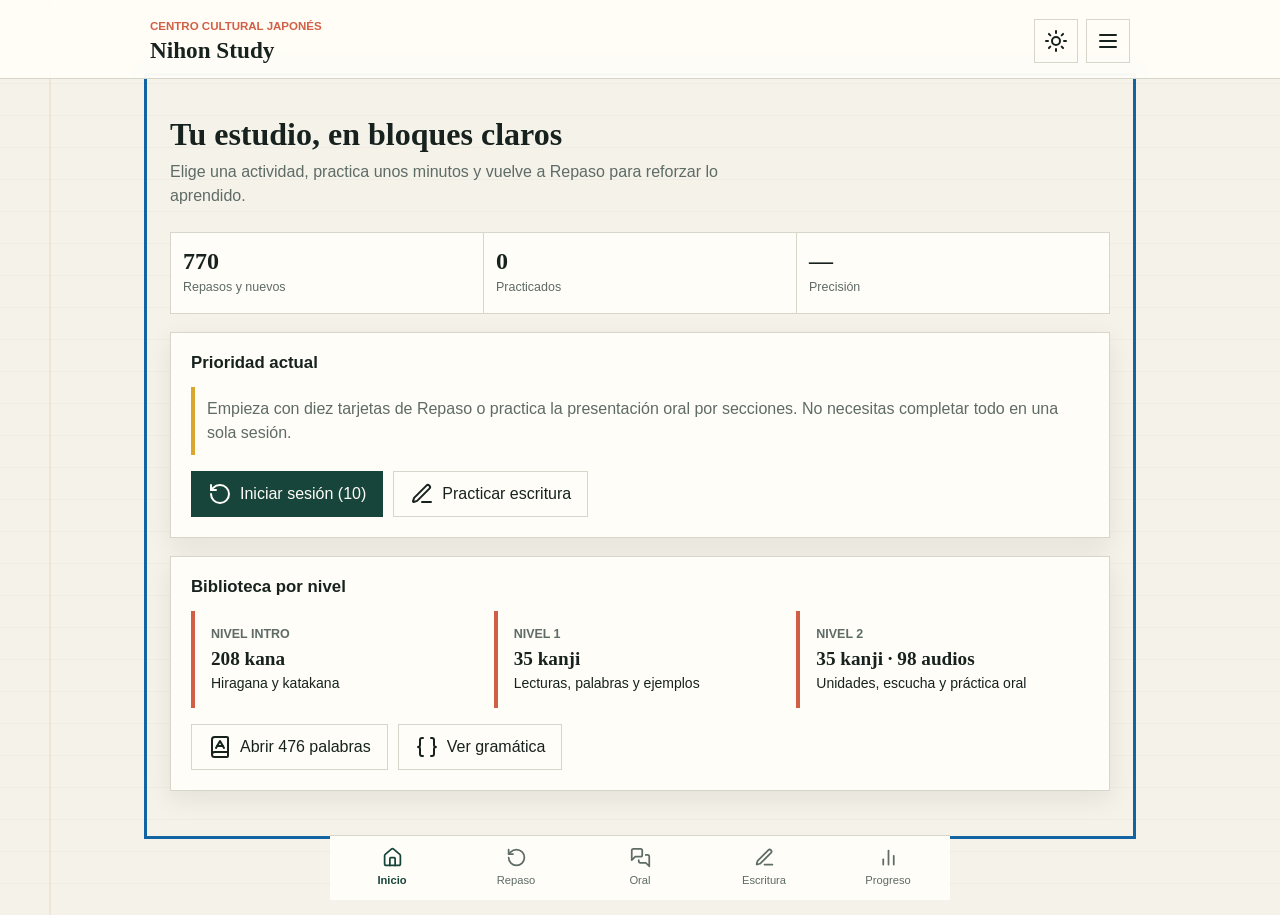
==== commit 95e65aa9: "Publish final Nihon Study app" ====
--- a/index.html
+++ b/index.html
@@ -1,64 +1,67 @@
-<!doctype html>
-<html lang="es">
-<head>
-  <meta charset="utf-8">
-  <meta name="viewport" content="width=device-width, initial-scale=1, viewport-fit=cover">
-  <meta name="theme-color" content="#18453b">
-  <meta name="description" content="Aplicación local de estudio de japonés con contenido trazable.">
-  <link rel="manifest" href="./manifest.webmanifest">
-  <link rel="apple-touch-icon" href="./icons/icon-192.png">
-  <link rel="stylesheet" href="./vendor/bootstrap/css/bootstrap.min.css">
-  <link rel="stylesheet" href="./styles.css">
-  <title>Nihon Study</title>
-</head>
-<body>
-  <a class="skip-link" href="#app-content">Saltar al contenido</a>
-  <header class="app-header">
-    <div>
-      <p class="eyebrow">Centro Cultural Japonés</p>
-      <h1>Nihon Study</h1>
-    </div>
-    <div class="header-actions">
-      <button class="icon-button" id="theme-toggle" type="button" aria-label="Cambiar tema" title="Cambiar tema">
-        <i data-lucide="sun" aria-hidden="true"></i>
-      </button>
-      <button class="icon-button" type="button" data-bs-toggle="offcanvas" data-bs-target="#more-menu" aria-controls="more-menu" aria-label="Abrir más opciones" title="Más opciones">
-        <i data-lucide="menu" aria-hidden="true"></i>
-      </button>
-    </div>
-  </header>
-
-  <aside class="offcanvas offcanvas-end" tabindex="-1" id="more-menu" aria-labelledby="more-menu-title">
-    <div class="offcanvas-header">
-      <h2 class="offcanvas-title" id="more-menu-title">Más opciones</h2>
-      <button type="button" class="btn-close" data-bs-dismiss="offcanvas" aria-label="Cerrar"></button>
-    </div>
-    <nav class="offcanvas-body secondary-nav" aria-label="Navegación secundaria">
-      <a href="#/flashcards" data-bs-dismiss="offcanvas"><i data-lucide="gallery-horizontal-end" aria-hidden="true"></i>Flashcards</a>
-      <a href="#/kana" data-bs-dismiss="offcanvas"><i data-lucide="languages" aria-hidden="true"></i>Kana</a>
-      <a href="#/kanji" data-bs-dismiss="offcanvas"><i data-lucide="square-kanban" aria-hidden="true"></i>Kanji</a>
-      <a href="#/grammar" data-bs-dismiss="offcanvas"><i data-lucide="braces" aria-hidden="true"></i>Gramática</a>
-      <a href="#/quiz" data-bs-dismiss="offcanvas"><i data-lucide="circle-help" aria-hidden="true"></i>Quiz</a>
-      <a href="#/errors" data-bs-dismiss="offcanvas"><i data-lucide="scan-search" aria-hidden="true"></i>Errores</a>
-      <a href="#/import" data-bs-dismiss="offcanvas"><i data-lucide="file-up" aria-hidden="true"></i>Importar contenido</a>
-      <a href="#/settings" data-bs-dismiss="offcanvas"><i data-lucide="settings" aria-hidden="true"></i>Configuración</a>
-    </nav>
-  </aside>
-
-  <main id="app-content" class="app-content" tabindex="-1">
-    <div class="loading-state" role="status">Cargando contenido validado…</div>
-  </main>
-
-  <nav class="bottom-nav" aria-label="Navegación principal">
-    <a href="#/home" data-route="home"><i data-lucide="house" aria-hidden="true"></i><span>Inicio</span></a>
-    <a href="#/review" data-route="review"><i data-lucide="rotate-ccw" aria-hidden="true"></i><span>Repaso</span></a>
-    <a href="#/exam" data-route="exam"><i data-lucide="messages-square" aria-hidden="true"></i><span>Oral</span></a>
-    <a href="#/writing" data-route="writing"><i data-lucide="pen-line" aria-hidden="true"></i><span>Escritura</span></a>
-    <a href="#/progress" data-route="progress"><i data-lucide="chart-no-axes-column" aria-hidden="true"></i><span>Progreso</span></a>
-  </nav>
-
-  <script src="./vendor/bootstrap/js/bootstrap.bundle.min.js"></script>
-  <script src="./vendor/lucide/lucide.min.js"></script>
-  <script type="module" src="./app.js?v=1.0.1"></script>
-</body>
+<!doctype html>
+<html lang="es">
+<head>
+  <meta charset="utf-8">
+  <meta name="viewport" content="width=device-width, initial-scale=1, viewport-fit=cover">
+  <meta name="theme-color" content="#18453b">
+  <meta name="description" content="Aplicación de estudio de japonés con kana, kanji, vocabulario, gramática, escucha y práctica oral.">
+  <link rel="manifest" href="./manifest.webmanifest">
+  <link rel="apple-touch-icon" href="./icons/icon-192.png">
+  <link rel="stylesheet" href="./vendor/bootstrap/css/bootstrap.min.css">
+  <link rel="stylesheet" href="./styles.css">
+  <title>Nihon Study</title>
+</head>
+<body>
+  <a class="skip-link" href="#app-content">Saltar al contenido</a>
+  <header class="app-header">
+    <div>
+      <p class="eyebrow">Centro Cultural Japonés</p>
+      <h1>Nihon Study</h1>
+    </div>
+    <div class="header-actions">
+      <button class="icon-button" id="theme-toggle" type="button" aria-label="Cambiar tema" title="Cambiar tema">
+        <i data-lucide="sun" aria-hidden="true"></i>
+      </button>
+      <button class="icon-button" id="menu-toggle" type="button" aria-controls="more-menu" aria-label="Abrir más opciones" title="Más opciones">
+        <i data-lucide="menu" aria-hidden="true"></i>
+      </button>
+    </div>
+  </header>
+
+  <dialog class="more-menu" id="more-menu" aria-labelledby="more-menu-title">
+    <div class="menu-header">
+      <h2 id="more-menu-title">Más opciones</h2>
+      <button type="button" class="icon-button" id="menu-close" aria-label="Cerrar menú" title="Cerrar">
+        <i data-lucide="x" aria-hidden="true"></i>
+      </button>
+    </div>
+    <nav class="offcanvas-body secondary-nav" aria-label="Navegación secundaria">
+      <a href="#/flashcards"><i data-lucide="gallery-horizontal-end" aria-hidden="true"></i>Flashcards</a>
+      <a href="#/kana"><i data-lucide="languages" aria-hidden="true"></i>Kana</a>
+      <a href="#/kanji"><i data-lucide="square-kanban" aria-hidden="true"></i>Kanji</a>
+      <a href="#/vocabulary"><i data-lucide="book-a" aria-hidden="true"></i>Vocabulario</a>
+      <a href="#/grammar"><i data-lucide="braces" aria-hidden="true"></i>Gramática</a>
+      <a href="#/listening"><i data-lucide="headphones" aria-hidden="true"></i>Escucha</a>
+      <a href="#/quiz"><i data-lucide="circle-help" aria-hidden="true"></i>Quiz</a>
+      <a href="#/errors"><i data-lucide="scan-search" aria-hidden="true"></i>Errores</a>
+      <a href="#/settings"><i data-lucide="settings" aria-hidden="true"></i>Configuración</a>
+    </nav>
+  </dialog>
+
+  <main id="app-content" class="app-content" tabindex="-1">
+    <div class="loading-state" role="status">Preparando tu sesión de estudio…</div>
+  </main>
+
+  <nav class="bottom-nav" aria-label="Navegación principal">
+    <a href="#/home" data-route="home"><i data-lucide="house" aria-hidden="true"></i><span>Inicio</span></a>
+    <a href="#/review" data-route="review"><i data-lucide="rotate-ccw" aria-hidden="true"></i><span>Repaso</span></a>
+    <a href="#/exam" data-route="exam"><i data-lucide="messages-square" aria-hidden="true"></i><span>Oral</span></a>
+    <a href="#/writing" data-route="writing"><i data-lucide="pen-line" aria-hidden="true"></i><span>Escritura</span></a>
+    <a href="#/progress" data-route="progress"><i data-lucide="chart-no-axes-column" aria-hidden="true"></i><span>Progreso</span></a>
+  </nav>
+
+  <script src="./vendor/bootstrap/js/bootstrap.bundle.min.js"></script>
+  <script src="./vendor/lucide/lucide.min.js"></script>
+  <script type="module" src="./app.js?v=1.4.0"></script>
+</body>
 </html>
--- a/styles.css
+++ b/styles.css
@@ -1,190 +1,430 @@
-:root {
-  color-scheme: light;
-  --ink: #17221f;
-  --muted: #5e6b66;
-  --paper: #f5f2e9;
-  --surface: #fffdf7;
-  --line: #d8d5ca;
-  --forest: #18453b;
-  --forest-strong: #10352d;
-  --coral: #d15f45;
-  --gold: #d9a62e;
-  --focus: #1264a3;
-  --shadow: 0 8px 24px rgba(23, 34, 31, 0.08);
-}
-
-[data-theme="dark"] {
-  color-scheme: dark;
-  --ink: #eef3ef;
-  --muted: #b8c2bd;
-  --paper: #151a18;
-  --surface: #202724;
-  --line: #3b4541;
-  --forest: #78b9a7;
-  --forest-strong: #9ed2c4;
-  --coral: #ef8a70;
-  --gold: #f1c75b;
-  --shadow: none;
-}
-
-* { box-sizing: border-box; }
-
-body {
-  margin: 0;
-  min-height: 100vh;
-  background:
-    linear-gradient(90deg, transparent 49px, color-mix(in srgb, var(--coral) 20%, transparent) 50px, transparent 51px),
-    repeating-linear-gradient(0deg, transparent 0 31px, color-mix(in srgb, var(--line) 40%, transparent) 32px),
-    var(--paper);
-  color: var(--ink);
-  font-family: "Aptos", "Yu Gothic UI", sans-serif;
-  letter-spacing: 0;
-  padding-bottom: calc(82px + env(safe-area-inset-bottom));
-}
-
-button, input, select { font: inherit; }
-
-.skip-link {
-  position: fixed;
-  left: 12px;
-  top: -60px;
-  z-index: 2000;
-  background: var(--ink);
-  color: var(--surface);
-  padding: 10px 14px;
-}
-
-.skip-link:focus { top: 12px; }
-
-.app-header {
-  display: flex;
-  align-items: center;
-  justify-content: space-between;
-  gap: 16px;
-  padding: max(18px, env(safe-area-inset-top)) 20px 14px;
-  border-bottom: 1px solid var(--line);
-  background: color-mix(in srgb, var(--surface) 94%, transparent);
-  backdrop-filter: blur(12px);
-  position: sticky;
-  top: 0;
-  z-index: 20;
-}
-
-.app-header h1 { font: 700 1.45rem/1.1 Georgia, "Yu Mincho", serif; margin: 0; }
-.eyebrow { color: var(--coral); font-size: 0.72rem; font-weight: 800; margin: 0 0 3px; text-transform: uppercase; }
-
-.icon-button {
-  align-items: center;
-  background: transparent;
-  border: 1px solid var(--line);
-  color: var(--ink);
-  display: inline-flex;
-  height: 44px;
-  justify-content: center;
-  width: 44px;
-}
-
-.app-content { margin: 0 auto; max-width: 980px; padding: 24px 20px 42px; }
-.view-header { margin-bottom: 24px; }
-.view-header h2 { font: 700 2rem/1.1 Georgia, "Yu Mincho", serif; margin: 0 0 8px; }
-.view-header p { color: var(--muted); margin: 0; max-width: 66ch; }
-
-.metric-strip { display: grid; gap: 1px; grid-template-columns: repeat(3, 1fr); background: var(--line); border: 1px solid var(--line); }
-.metric { background: var(--surface); min-width: 0; padding: 16px 12px; }
-.metric strong { display: block; font: 700 1.5rem/1 Georgia, serif; }
-.metric span { color: var(--muted); display: block; font-size: 0.78rem; margin-top: 5px; }
-
-.section-band { background: var(--surface); border: 1px solid var(--line); box-shadow: var(--shadow); margin-top: 18px; padding: 20px; }
-.section-band h3 { font-size: 1.05rem; font-weight: 800; margin: 0 0 14px; }
-.status-line { border-left: 4px solid var(--gold); color: var(--muted); padding: 10px 12px; }
-
-.primary-action, .secondary-action {
-  align-items: center;
-  border: 1px solid transparent;
-  display: inline-flex;
-  gap: 8px;
-  justify-content: center;
-  min-height: 46px;
-  padding: 10px 16px;
-  text-decoration: none;
-}
-.primary-action { background: var(--forest); color: var(--surface); }
-.primary-action:hover { background: var(--forest-strong); color: var(--surface); }
-.secondary-action { background: transparent; border-color: var(--line); color: var(--ink); }
-.action-row { display: flex; flex-wrap: wrap; gap: 10px; margin-top: 16px; }
-
-.exam-list { display: grid; gap: 12px; }
-.exam-item { border-left: 4px solid var(--coral); padding: 4px 0 4px 14px; }
-.exam-item h4 { font-size: 1rem; margin: 0 0 4px; }
-.exam-item p { color: var(--muted); margin: 0; }
-.criteria-list { display: grid; gap: 8px; list-style: none; margin: 16px 0 0; padding: 0; }
-.criteria-list li { align-items: center; border-bottom: 1px solid var(--line); display: flex; justify-content: space-between; padding: 10px 0; }
-.lesson-block + .lesson-block { border-top: 1px solid var(--line); margin-top: 24px; padding-top: 24px; }
-.lesson-meta { color: var(--coral); font-size: 0.78rem; font-weight: 800; margin: 0 0 6px; text-transform: uppercase; }
-.lesson-block h4, .exam-subsection h4 { font-size: 0.9rem; font-weight: 800; margin: 20px 0 10px; }
-.key-point-list, .requirement-list { padding-left: 22px; }
-.key-point-list li, .requirement-list li { margin: 7px 0; }
-.pattern-grid { display: grid; gap: 8px; }
-.pattern-item { border: 1px solid var(--line); display: grid; gap: 3px; padding: 12px; }
-.pattern-item strong { font-size: 1.05rem; }
-.pattern-item span { color: var(--muted); font-size: 0.85rem; }
-.romaji { color: var(--coral); display: block; font-size: 0.82rem; font-style: italic; margin-top: 4px; }
-.exam-subsection { border-top: 1px solid var(--line); margin-top: 18px; padding-top: 1px; }
-.rehearsal-list { display: grid; gap: 8px; }
-.rehearsal-item { align-items: start; border: 1px solid var(--line); cursor: pointer; display: grid; gap: 12px; grid-template-columns: 22px 1fr; padding: 12px; }
-.rehearsal-item input { height: 20px; margin-top: 2px; width: 20px; }
-.rehearsal-item span { display: grid; gap: 3px; }
-.rehearsal-item small { color: var(--muted); }
-
-.writing-layout { display: grid; gap: 16px; }
-.writing-reference { align-items: center; background: var(--surface); border: 1px solid var(--line); display: flex; flex-direction: column; font-size: 5rem; justify-content: center; min-height: 150px; }
-.writing-reference .romaji { font-family: Aptos, sans-serif; font-size: 0.9rem; }
-#writing-canvas { background: #fff; border: 1px solid var(--line); display: block; height: min(72vw, 420px); touch-action: none; width: 100%; }
-.canvas-tools { display: flex; flex-wrap: wrap; gap: 8px; }
-
-.bottom-nav {
-  background: var(--surface);
-  border-top: 1px solid var(--line);
-  bottom: 0;
-  display: grid;
-  grid-template-columns: repeat(5, 1fr);
-  left: 0;
-  padding-bottom: env(safe-area-inset-bottom);
-  position: fixed;
-  right: 0;
-  z-index: 30;
-}
-.bottom-nav a { align-items: center; color: var(--muted); display: flex; flex-direction: column; font-size: 0.7rem; gap: 4px; min-height: 64px; justify-content: center; text-decoration: none; }
-.bottom-nav a[aria-current="page"] { color: var(--forest); font-weight: 800; }
-.bottom-nav svg { height: 21px; width: 21px; }
-
-.loading-state, .error-state { background: var(--surface); border: 1px solid var(--line); padding: 24px; }
-.error-state { border-left: 4px solid var(--coral); }
-
-:focus-visible { outline: 3px solid var(--focus); outline-offset: 3px; }
-
-@media (min-width: 760px) {
-  .app-header { padding-inline: max(28px, calc((100vw - 980px) / 2)); }
-  .app-content { padding-top: 38px; }
-  .writing-layout { grid-template-columns: minmax(180px, 0.6fr) minmax(400px, 1.4fr); }
-  .pattern-grid { grid-template-columns: repeat(2, minmax(0, 1fr)); }
-  .bottom-nav { left: 50%; max-width: 620px; transform: translateX(-50%); }
-}
-
-@media (prefers-reduced-motion: reduce) {
-  *, *::before, *::after { scroll-behavior: auto !important; transition: none !important; }
-}
-.header-actions { display: flex; gap: 8px; }
-.offcanvas { background: var(--surface); color: var(--ink); }
-.secondary-nav { display: grid; align-content: start; gap: 4px; }
-.secondary-nav a { align-items: center; color: var(--ink); display: flex; gap: 12px; min-height: 48px; padding: 10px 8px; text-decoration: none; }
-.secondary-nav a:hover { background: color-mix(in srgb, var(--forest) 10%, transparent); }
-.secondary-nav svg { height: 20px; width: 20px; }
-.flashcard { background: var(--surface); border: 1px solid var(--line); min-height: 240px; padding: 28px 20px; text-align: center; width: 100%; }
-.flashcard .card-prompt { font: 700 2rem/1.3 Georgia, "Yu Mincho", serif; }
-.flashcard .card-answer { color: var(--muted); font-size: 1.05rem; margin-top: 18px; }
-.grade-grid { display: grid; gap: 6px; grid-template-columns: repeat(6, 1fr); margin-top: 12px; }
-.grade-grid button { background: var(--surface); border: 1px solid var(--line); min-height: 44px; }
-.heatmap-row { align-items: end; display: grid; gap: 6px; grid-template-columns: repeat(7, 1fr); min-height: 90px; }
-.heatmap-day { background: var(--forest); min-height: 8px; }
-.empty-state { color: var(--muted); padding: 18px 0; }+:root {
+  color-scheme: light;
+  --ink: #17221f;
+  --muted: #5e6b66;
+  --paper: #f5f2e9;
+  --surface: #fffdf7;
+  --line: #d8d5ca;
+  --forest: #18453b;
+  --forest-strong: #10352d;
+  --coral: #d15f45;
+  --gold: #d9a62e;
+  --focus: #1264a3;
+  --shadow: 0 8px 24px rgba(23, 34, 31, 0.08);
+}
+
+[data-theme="dark"] {
+  color-scheme: dark;
+  --ink: #eef3ef;
+  --muted: #b8c2bd;
+  --paper: #151a18;
+  --surface: #202724;
+  --line: #3b4541;
+  --forest: #78b9a7;
+  --forest-strong: #9ed2c4;
+  --coral: #ef8a70;
+  --gold: #f1c75b;
+  --shadow: none;
+}
+
+* { box-sizing: border-box; }
+
+body {
+  margin: 0;
+  min-height: 100vh;
+  background:
+    linear-gradient(90deg, transparent 49px, color-mix(in srgb, var(--coral) 20%, transparent) 50px, transparent 51px),
+    repeating-linear-gradient(0deg, transparent 0 31px, color-mix(in srgb, var(--line) 40%, transparent) 32px),
+    var(--paper);
+  color: var(--ink);
+  font-family: "Aptos", "Yu Gothic UI", sans-serif;
+  letter-spacing: 0;
+  padding-bottom: calc(82px + env(safe-area-inset-bottom));
+}
+
+button, input, select { font: inherit; }
+
+.skip-link {
+  position: fixed;
+  left: 12px;
+  top: -60px;
+  z-index: 2000;
+  background: var(--ink);
+  color: var(--surface);
+  padding: 10px 14px;
+}
+
+.skip-link:focus { top: 12px; }
+
+.app-header {
+  display: flex;
+  align-items: center;
+  justify-content: space-between;
+  gap: 16px;
+  padding: max(18px, env(safe-area-inset-top)) 20px 14px;
+  border-bottom: 1px solid var(--line);
+  background: color-mix(in srgb, var(--surface) 94%, transparent);
+  backdrop-filter: blur(12px);
+  position: sticky;
+  top: 0;
+  z-index: 20;
+}
+
+.app-header h1 { font: 700 1.45rem/1.1 Georgia, "Yu Mincho", serif; margin: 0; }
+.eyebrow { color: var(--coral); font-size: 0.72rem; font-weight: 800; margin: 0 0 3px; text-transform: uppercase; }
+
+.icon-button {
+  align-items: center;
+  background: transparent;
+  border: 1px solid var(--line);
+  color: var(--ink);
+  display: inline-flex;
+  height: 44px;
+  justify-content: center;
+  width: 44px;
+}
+.icon-button svg, .secondary-nav svg { pointer-events: none; }
+
+.app-content { margin: 0 auto; max-width: 980px; padding: 24px 20px 42px; }
+.view-header { margin-bottom: 24px; }
+.view-header h2 { font: 700 2rem/1.1 Georgia, "Yu Mincho", serif; margin: 0 0 8px; }
+.view-header p { color: var(--muted); margin: 0; max-width: 66ch; }
+
+.metric-strip { display: grid; gap: 1px; grid-template-columns: repeat(3, 1fr); background: var(--line); border: 1px solid var(--line); }
+.metric { background: var(--surface); min-width: 0; padding: 16px 12px; }
+.metric strong { display: block; font: 700 1.5rem/1 Georgia, serif; }
+.metric span { color: var(--muted); display: block; font-size: 0.78rem; margin-top: 5px; }
+
+.section-band { background: var(--surface); border: 1px solid var(--line); box-shadow: var(--shadow); margin-top: 18px; padding: 20px; }
+.section-band h3 { font-size: 1.05rem; font-weight: 800; margin: 0 0 14px; }
+.status-line { border-left: 4px solid var(--gold); color: var(--muted); padding: 10px 12px; }
+
+.primary-action, .secondary-action {
+  align-items: center;
+  border: 1px solid transparent;
+  display: inline-flex;
+  gap: 8px;
+  justify-content: center;
+  min-height: 46px;
+  padding: 10px 16px;
+  text-decoration: none;
+}
+.primary-action { background: var(--forest); color: var(--surface); }
+.primary-action:hover { background: var(--forest-strong); color: var(--surface); }
+.secondary-action { background: transparent; border-color: var(--line); color: var(--ink); }
+.action-row { display: flex; flex-wrap: wrap; gap: 10px; margin-top: 16px; }
+
+.exam-list { display: grid; gap: 12px; }
+.exam-item { border-left: 4px solid var(--coral); padding: 4px 0 4px 14px; }
+.exam-item h4 { font-size: 1rem; margin: 0 0 4px; }
+.exam-item p { color: var(--muted); margin: 0; }
+.criteria-list { display: grid; gap: 8px; list-style: none; margin: 16px 0 0; padding: 0; }
+.criteria-list li { align-items: center; border-bottom: 1px solid var(--line); display: flex; justify-content: space-between; padding: 10px 0; }
+.lesson-block + .lesson-block { border-top: 1px solid var(--line); margin-top: 24px; padding-top: 24px; }
+.lesson-meta { color: var(--coral); font-size: 0.78rem; font-weight: 800; margin: 0 0 6px; text-transform: uppercase; }
+.lesson-block h4, .exam-subsection h4 { font-size: 0.9rem; font-weight: 800; margin: 20px 0 10px; }
+.key-point-list, .requirement-list { padding-left: 22px; }
+.key-point-list li, .requirement-list li { margin: 7px 0; }
+.pattern-grid { display: grid; gap: 8px; }
+.pattern-item { border: 1px solid var(--line); display: grid; gap: 3px; padding: 12px; }
+.pattern-item strong { font-size: 1.05rem; }
+.pattern-item span { color: var(--muted); font-size: 0.85rem; }
+.romaji { color: var(--coral); display: block; font-size: 0.82rem; font-style: italic; margin-top: 4px; }
+.exam-subsection { border-top: 1px solid var(--line); margin-top: 18px; padding-top: 1px; }
+.rehearsal-list { display: grid; gap: 8px; }
+.rehearsal-item { border: 1px solid var(--line); display: grid; gap: 12px; padding: 12px; transition: border-color 160ms ease, background-color 160ms ease; }
+.rehearsal-item.is-complete { background: color-mix(in srgb, var(--forest) 7%, var(--surface)); border-color: var(--forest); }
+.rehearsal-question { align-items: start; display: grid; gap: 12px; grid-template-columns: 22px 1fr; }
+.rehearsal-question input { height: 20px; margin-top: 2px; width: 20px; }
+.rehearsal-question label { cursor: pointer; display: grid; gap: 3px; }
+.rehearsal-item small { color: var(--muted); }
+.rehearsal-answer { width: 100%; }
+.rehearsal-status { border-left: 4px solid var(--forest); font-weight: 700; margin: 12px 0 0; padding: 10px 12px; }
+
+.writing-layout { display: grid; gap: 16px; }
+.writing-layout > * { min-width: 0; }
+.writing-guide-panel { display: grid; gap: 12px; }
+.writing-guide-panel > *, .writing-selectors > * { min-width: 0; }
+.writing-selectors { display: grid; gap: 8px; grid-template-columns: minmax(120px, 0.7fr) minmax(170px, 1.3fr); }
+.writing-reference { align-items: center; background: var(--surface); border: 1px solid var(--line); display: flex; flex-direction: column; font-size: 5rem; justify-content: center; min-height: 150px; }
+.writing-reference .romaji { font-family: Aptos, sans-serif; font-size: 0.9rem; }
+.writing-detail { color: var(--muted); font-size: 0.8rem; margin: 4px 12px 12px; text-align: center; }
+.stroke-order-panel { background: var(--surface); border: 1px solid var(--line); padding: 14px; }
+.stroke-order-panel h3 { font-size: 1.15rem; margin: 0 0 5px; }
+.stroke-order-panel > p { color: var(--muted); font-size: 0.84rem; margin: 0 0 12px; }
+.stroke-guide { display: flex; gap: 10px; overflow-x: auto; padding-bottom: 4px; }
+.stroke-guide figure { flex: 0 0 min(180px, 72vw); margin: 0; }
+.stroke-guide img { aspect-ratio: 1; background: #fff; border: 1px solid var(--line); display: block; height: auto; width: 100%; }
+.stroke-guide figcaption { font-size: 1.3rem; font-weight: 800; padding-top: 4px; text-align: center; }
+.writing-canvas-panel h3 { margin-top: 0; }
+#writing-canvas { background: #fff; border: 1px solid var(--line); display: block; height: min(72vw, 420px); max-width: 100%; touch-action: none; width: 100%; }
+.canvas-tools { display: flex; flex-wrap: wrap; gap: 8px; }
+
+.bottom-nav {
+  background: var(--surface);
+  border-top: 1px solid var(--line);
+  bottom: 0;
+  display: grid;
+  grid-template-columns: repeat(5, 1fr);
+  left: 0;
+  padding-bottom: env(safe-area-inset-bottom);
+  position: fixed;
+  right: 0;
+  z-index: 30;
+}
+.bottom-nav a { align-items: center; color: var(--muted); display: flex; flex-direction: column; font-size: 0.7rem; gap: 4px; min-height: 64px; justify-content: center; text-decoration: none; }
+.bottom-nav a[aria-current="page"] { color: var(--forest); font-weight: 800; }
+.bottom-nav svg { height: 21px; width: 21px; }
+
+.loading-state, .error-state { background: var(--surface); border: 1px solid var(--line); padding: 24px; }
+.error-state { border-left: 4px solid var(--coral); }
+
+:focus-visible { outline: 3px solid var(--focus); outline-offset: 3px; }
+
+@media (min-width: 760px) {
+  .app-header { padding-inline: max(28px, calc((100vw - 980px) / 2)); }
+  .app-content { padding-top: 38px; }
+  .writing-layout { align-items: start; grid-template-columns: minmax(320px, 0.9fr) minmax(400px, 1.1fr); }
+  .pattern-grid { grid-template-columns: repeat(2, minmax(0, 1fr)); }
+  .bottom-nav { left: 50%; max-width: 620px; transform: translateX(-50%); }
+}
+
+@media (prefers-reduced-motion: reduce) {
+  *, *::before, *::after { scroll-behavior: auto !important; transition: none !important; }
+}
+.header-actions { display: flex; gap: 8px; }
+.more-menu { background: var(--surface); border: 0; color: var(--ink); height: 100dvh; margin: 0 0 0 auto; max-height: none; max-width: min(390px, 92vw); padding: 0; width: 100%; }
+.more-menu::backdrop { background: rgba(23, 34, 31, 0.56); }
+.menu-header { align-items: center; border-bottom: 1px solid var(--line); display: flex; justify-content: space-between; padding: 18px 20px; }
+.menu-header h2 { font: 700 1.5rem/1.1 Georgia, "Yu Mincho", serif; margin: 0; }
+.more-menu .offcanvas-body { padding: 14px 20px; }
+.secondary-nav { display: grid; align-content: start; gap: 4px; }
+.secondary-nav a { align-items: center; color: var(--ink); display: flex; gap: 12px; min-height: 48px; padding: 10px 8px; text-decoration: none; }
+.secondary-nav a:hover { background: color-mix(in srgb, var(--forest) 10%, transparent); }
+.secondary-nav svg { height: 20px; width: 20px; }
+.review-category-bar { align-items: end; background: var(--surface); border: 1px solid var(--line); display: grid; gap: 8px; grid-template-columns: minmax(180px, 1fr) minmax(180px, 260px); padding: 14px 18px; }
+.review-category-bar label { font-weight: 800; }
+.review-steps { background: var(--paper); margin: 12px 0 18px; padding: 12px 18px 12px 38px; text-align: left; }
+.review-steps li { margin: 5px 0; }
+.review-help { background: var(--paper); border-left: 4px solid var(--gold); margin-top: 14px; padding: 12px 14px; }
+.review-help p { color: var(--muted); margin: 5px 0 0; }
+.flashcard { background: var(--surface); border: 1px solid var(--line); min-height: 240px; padding: 28px 20px; text-align: center; width: 100%; }
+.flashcard .card-prompt { font: 700 2rem/1.3 Georgia, "Yu Mincho", serif; }
+.flashcard .card-answer { border-top: 1px solid var(--line); color: var(--ink); font-size: 1rem; margin-top: 18px; padding-top: 18px; text-align: left; }
+.flashcard .card-answer h3 { margin: 0 0 8px; }
+.review-explanation, .adjective-identification { background: var(--paper); border-left: 4px solid var(--gold); margin-top: 12px; padding: 10px 12px; }
+.review-explanation p, .adjective-identification p { margin: 5px 0; }
+.review-example { border: 1px solid var(--line); display: grid; gap: 3px; margin-top: 10px; padding: 10px 12px; }
+.review-example .romaji { margin: 0; }
+.grade-grid { display: grid; gap: 6px; grid-template-columns: repeat(6, 1fr); margin-top: 12px; }
+.grade-grid button { background: var(--surface); border: 1px solid var(--line); display: grid; gap: 2px; min-height: 58px; padding: 6px; }
+.grade-grid button span { color: var(--muted); font-size: 0.7rem; }
+.heatmap-row { align-items: end; display: grid; gap: 6px; grid-template-columns: repeat(7, 1fr); min-height: 90px; }
+.heatmap-day { background: var(--forest); min-height: 8px; }
+.empty-state { color: var(--muted); padding: 18px 0; }
+.level-grid { display: grid; gap: 10px; }
+.level-panel { border-left: 4px solid var(--coral); color: var(--ink); display: grid; gap: 3px; padding: 14px 16px; text-decoration: none; }
+.level-panel:hover { background: color-mix(in srgb, var(--forest) 8%, transparent); color: var(--ink); }
+.level-panel span { color: var(--muted); font-size: 0.78rem; font-weight: 800; text-transform: uppercase; }
+.level-panel strong { font: 700 1.2rem/1.2 Georgia, "Yu Mincho", serif; }
+.segmented-control { display: flex; gap: 1px; margin-bottom: 16px; }
+.segmented-control button { background: var(--surface); border: 1px solid var(--line); color: var(--ink); min-height: 44px; padding: 8px 16px; }
+.kana-grid { display: grid; gap: 8px; grid-template-columns: repeat(auto-fill, minmax(72px, 1fr)); }
+.kana-tile { align-items: center; border: 1px solid var(--line); display: flex; flex-direction: column; justify-content: center; min-height: 92px; }
+.kana-tile strong { font: 700 2rem/1 "Yu Mincho", Georgia, serif; }
+.filter-row { display: grid; gap: 8px; margin-bottom: 16px; }
+.kanji-grid { display: grid; gap: 12px; }
+.kanji-card { border: 1px solid var(--line); display: grid; gap: 14px; grid-template-columns: 82px 1fr; padding: 16px; }
+.kanji-character { align-items: center; background: var(--paper); display: flex; font: 700 3.4rem/1 "Yu Mincho", Georgia, serif; height: 82px; justify-content: center; width: 82px; }
+.kanji-card h3, .kanji-card p { margin: 0 0 6px; }
+.kanji-card small { display: block; }
+.vocabulary-list { display: grid; margin-top: 16px; }
+.vocabulary-row { border-bottom: 1px solid var(--line); padding: 12px 4px; }
+.vocabulary-main { align-items: center; display: grid; gap: 4px 12px; grid-template-columns: minmax(80px, 0.8fr) minmax(100px, 1fr) minmax(100px, 1fr) minmax(150px, 2fr) auto; }
+.vocabulary-row .romaji { margin: 0; }
+.vocabulary-example { border: 1px solid var(--line); margin-top: 10px; }
+.vocabulary-example summary { cursor: pointer; font-weight: 750; padding: 9px 12px; }
+.vocabulary-example[open] summary { border-bottom: 1px solid var(--line); }
+.vocabulary-example > div { display: grid; gap: 4px; padding: 12px; }
+.vocabulary-example p { margin: 3px 0; }
+.grammar-note { background: var(--paper); border-left: 3px solid var(--gold); padding: 9px 10px; }
+.listening-lesson-bar { align-items: center; background: var(--surface); border: 1px solid var(--line); display: grid; gap: 10px; grid-template-columns: minmax(160px, 1fr) minmax(220px, 320px); padding: 14px 18px; }
+.listening-lesson-bar label { font-weight: 800; }
+.listening-guide { border: 1px solid var(--line); margin: 16px 0; }
+.listening-guide-heading { background: var(--forest); color: #fff; padding: 20px; }
+.listening-guide-heading .lesson-meta { color: #fff; opacity: 0.82; }
+.listening-guide-heading h2 { font: 700 1.7rem/1.15 Georgia, "Yu Mincho", serif; margin: 4px 0 8px; }
+.listening-guide-heading p:last-child { margin: 0; max-width: 72ch; }
+.listening-guide-section { background: var(--surface); border-top: 1px solid var(--line); }
+.listening-guide-section > summary { cursor: pointer; font-weight: 800; padding: 14px 18px; }
+.listening-guide-section[open] > summary { background: var(--paper); border-bottom: 1px solid var(--line); }
+.listening-study-grid { display: grid; gap: 10px; grid-template-columns: repeat(2, minmax(0, 1fr)); padding: 14px; }
+.listening-study-card { border: 1px solid var(--line); display: grid; gap: 5px; padding: 13px 14px; }
+.listening-study-card h4, .listening-study-card p { margin: 0; }
+.listening-study-card > .romaji, .listening-example .romaji { margin: 0; }
+.listening-formation, .listening-use { background: var(--paper); border-left: 3px solid var(--gold); margin-top: 4px !important; padding: 8px 9px; }
+.listening-example { border-top: 1px solid var(--line); display: grid; gap: 2px; margin-top: 5px; padding-top: 8px; }
+.listening-topic-grid { display: grid; gap: 10px; grid-template-columns: repeat(3, minmax(0, 1fr)); }
+.listening-topic-grid article { border-left: 4px solid var(--coral); padding: 10px 12px; }
+.listening-topic-grid h4, .listening-topic-grid p { margin: 0 0 5px; }
+.audio-list { display: grid; gap: 10px; }
+.audio-row { border-bottom: 1px solid var(--line); display: grid; gap: 10px; padding: 12px 0; }
+.audio-heading { align-items: center; display: grid; gap: 10px; grid-template-columns: minmax(90px, 0.5fr) minmax(240px, 2fr); }
+.audio-row audio { width: 100%; }
+.transcript-details { border: 1px solid var(--line); }
+.transcript-details summary { cursor: pointer; font-weight: 750; padding: 11px 13px; }
+.transcript-details[open] summary { border-bottom: 1px solid var(--line); }
+.topic-explanation { background: var(--paper); padding: 14px; }
+.topic-explanation h4, .topic-explanation p { margin: 0 0 8px; }
+.language-focus { display: grid; gap: 8px; grid-template-columns: repeat(auto-fit, minmax(170px, 1fr)); }
+.language-focus > div { border-left: 3px solid var(--coral); display: grid; padding-left: 10px; }
+.language-focus .romaji { margin: 0; }
+.transcript-dialogue { display: grid; }
+.transcript-line { border-bottom: 1px solid var(--line); display: grid; gap: 2px 12px; grid-template-columns: minmax(75px, 0.6fr) minmax(180px, 2fr); padding: 11px 13px; }
+.transcript-line:last-child { border-bottom: 0; }
+.transcript-line .speaker { grid-row: 1 / 4; }
+.transcript-cue { align-self: start; background: transparent; border: 1px solid var(--line); color: var(--forest); font-variant-numeric: tabular-nums; grid-row: 1 / 4; min-height: 32px; padding: 4px 7px; }
+.transcript-cue:hover, .transcript-cue:focus-visible { background: var(--paper); border-color: var(--forest); }
+.transcript-line .romaji { margin: 0; }
+.transcript-line .translation { color: var(--muted); }
+.grammar-tabs { background: var(--surface); border: 1px solid var(--line); display: flex; gap: 2px; margin-bottom: 16px; overflow-x: auto; padding: 5px; }
+.grammar-tabs button { background: transparent; border: 0; color: var(--muted); flex: 1 0 max-content; min-height: 44px; padding: 8px 14px; }
+.grammar-tabs button.is-active { background: var(--forest); color: #fff; font-weight: 800; }
+.grammar-level-heading { align-items: end; background: var(--forest); color: #fff; display: grid; gap: 18px; grid-template-columns: minmax(0, 1fr) minmax(220px, 310px); padding: 22px; }
+.grammar-level-heading .lesson-meta { color: #fff; opacity: 0.8; }
+.grammar-level-heading h2, .grammar-level-heading p { margin: 4px 0; }
+.grammar-unit-list { border: 1px solid var(--line); border-top: 0; }
+.grammar-unit { background: var(--surface); border-bottom: 1px solid var(--line); }
+.grammar-unit:last-child { border-bottom: 0; }
+.grammar-unit > summary { align-items: center; cursor: pointer; display: flex; gap: 12px; justify-content: space-between; padding: 15px 18px; }
+.grammar-unit > summary span { color: var(--muted); font-size: 0.78rem; white-space: nowrap; }
+.grammar-unit[open] > summary { background: var(--paper); border-bottom: 1px solid var(--line); }
+.grammar-unit-body { display: grid; gap: 12px; padding: 15px 18px 18px; }
+.grammar-point-list { display: flex; flex-wrap: wrap; gap: 7px; list-style: none; margin: 0; padding: 0; }
+.grammar-point-list li { border: 1px solid var(--line); padding: 6px 9px; }
+.grammar-pattern-card { border-left: 4px solid var(--coral); display: grid; gap: 4px; padding: 10px 13px; }
+.grammar-pattern-card h4, .grammar-pattern-card p { margin: 0; }
+.simple-explanation { background: var(--paper); border-left: 4px solid var(--gold); margin: 10px 0 0; padding: 10px 12px; }
+.explained-example { border-top: 1px solid var(--line); display: grid; gap: 3px; padding-top: 11px; }
+.explained-example .romaji { margin: 0; }
+.explained-example p { color: var(--muted); margin: 5px 0 0; }
+.grammar-tool-heading { align-items: end; display: grid; gap: 16px; grid-template-columns: minmax(0, 1fr) minmax(220px, 320px); }
+.grammar-tool-heading h2 { margin: 0 0 6px; }
+.conjugation-board { border: 1px solid var(--line); display: grid; margin-top: 16px; }
+.conjugation-row { align-items: center; border-bottom: 1px solid var(--line); display: grid; gap: 5px 12px; grid-template-columns: 1.3fr 1fr 1.2fr 1.4fr; min-height: 64px; padding: 9px 12px; }
+.conjugation-row:last-child { border-bottom: 0; }
+.conjugation-row:nth-child(even) { background: var(--paper); }
+.conjugation-row [lang="ja"] { font-size: 1.12rem; font-weight: 800; }
+.conjugation-row .romaji { margin: 0; }
+.word-type-tabs { display: flex; flex-wrap: wrap; gap: 5px; margin: 14px 0 10px; }
+.word-type-tabs button { background: var(--surface); border: 1px solid var(--line); min-height: 42px; padding: 7px 12px; }
+.word-type-tabs button.is-active { background: var(--forest); color: #fff; }
+.word-bank-grid { display: grid; gap: 8px; grid-template-columns: repeat(auto-fill, minmax(190px, 1fr)); }
+.word-bank-card { border: 1px solid var(--line); display: grid; gap: 3px; min-height: 145px; padding: 12px; }
+.word-bank-card > strong { font: 700 1.35rem/1.2 "Yu Mincho", Georgia, serif; margin-top: auto; }
+.word-bank-card .romaji { margin: 0; }
+.word-type { color: var(--coral); font-size: 0.72rem; font-weight: 800; text-transform: uppercase; }
+.grammar-exercise { background: var(--surface); border: 1px solid var(--line); padding: 22px; }
+.grammar-exercise h2 { margin: 4px 0 18px; }
+.exercise-prompt { font: 700 1.55rem/1.4 "Yu Mincho", Georgia, serif; margin-bottom: 2px; }
+.exercise-options { display: grid; gap: 8px; margin: 18px 0; }
+.exercise-options button { align-items: center; background: var(--surface); border: 1px solid var(--line); display: grid; gap: 12px; grid-template-columns: 34px 1fr; min-height: 54px; padding: 8px 12px; text-align: left; }
+.exercise-options button > span { align-items: center; background: var(--paper); display: flex; height: 32px; justify-content: center; width: 32px; }
+.exercise-options button.is-correct { background: color-mix(in srgb, var(--forest) 10%, var(--surface)); border-color: var(--forest); }
+.exercise-options button.is-incorrect { background: color-mix(in srgb, var(--coral) 10%, var(--surface)); border-color: var(--coral); }
+.exercise-feedback { min-height: 0; }
+.exercise-feedback.is-correct, .exercise-feedback.is-incorrect { border-left: 4px solid var(--forest); margin: 12px 0; padding: 10px 12px; }
+.exercise-feedback.is-incorrect { border-left-color: var(--coral); }
+.exercise-feedback p { margin: 4px 0 0; }
+.exercise-navigation { display: flex; gap: 8px; justify-content: space-between; margin-top: 18px; }
+.grammar-card { border-bottom: 1px solid var(--line); padding: 16px 0; }
+.grammar-card:last-child { border-bottom: 0; }
+.grammar-card h3 { margin-bottom: 8px; }
+.grammar-card > strong { font-size: 1.2rem; }
+.formation { background: var(--paper); border-left: 3px solid var(--forest); padding: 9px 12px; }
+.example-list { display: grid; gap: 8px; }
+.language-example { border: 1px solid var(--line); display: grid; gap: 2px; padding: 10px 12px; }
+.guide-grid { display: grid; gap: 10px; }
+.notation-grid { display: grid; gap: 1px; grid-template-columns: repeat(auto-fit, minmax(230px, 1fr)); background: var(--line); border: 1px solid var(--line); }
+.notation-grid article { background: var(--surface); display: grid; gap: 4px; padding: 14px; }
+.notation-grid article > strong { color: var(--coral); font-size: 1.05rem; }
+.notation-grid small { color: var(--muted); }
+.guide-item { border: 1px solid var(--line); padding: 14px; }
+.guide-item > strong:first-child { font: 700 1.6rem/1 "Yu Mincho", Georgia, serif; }
+.guide-item h4, .guide-item p { margin: 0 0 8px; }
+.conjugation-table { display: grid; }
+.conjugation-table > div { align-items: center; border-bottom: 1px solid var(--line); display: grid; gap: 5px 12px; grid-template-columns: 1.2fr 1fr 1.2fr 2fr; padding: 10px 4px; }
+.conjugation-table .romaji { margin: 0; }
+.error-item { border-bottom: 1px solid var(--line); display: grid; gap: 4px; padding: 12px 0; }
+.error-item span, .error-item small { color: var(--muted); }
+.oral-model { margin-top: 18px; }
+.oral-section { position: relative; }
+.oral-number { color: var(--coral); font: 700 2rem/1 Georgia, "Yu Mincho", serif; margin: 0 0 5px; }
+.oral-checklist { display: flex; flex-wrap: wrap; gap: 8px; list-style: none; margin: 14px 0; padding: 0; }
+.oral-checklist li { background: var(--paper); border: 1px solid var(--line); padding: 7px 10px; }
+.oral-lines { display: grid; gap: 12px; margin-top: 18px; }
+.oral-line { border: 1px solid var(--line); display: grid; gap: 1px; grid-template-columns: repeat(3, minmax(0, 1fr)); background: var(--line); }
+.oral-line > div { background: var(--surface); min-width: 0; padding: 12px; }
+.oral-line strong { color: var(--coral); display: block; font-size: 0.75rem; margin-bottom: 5px; text-transform: uppercase; }
+.oral-line p { margin: 0; overflow-wrap: anywhere; }
+.oral-line [lang="ja"] { font-family: "Yu Mincho", Georgia, serif; font-size: 1.05rem; }
+.oral-line .romaji { font-size: 0.9rem; }
+.conversation-intro { box-shadow: none; }
+.conversation-tabs { display: grid; gap: 1px; grid-template-columns: repeat(2, minmax(0, 1fr)); margin-top: 14px; background: var(--line); border: 1px solid var(--line); }
+.conversation-tabs button { background: var(--surface); border: 0; color: var(--ink); min-height: 52px; padding: 10px 14px; }
+.conversation-tabs button.is-active { background: var(--forest); color: #fff; font-weight: 800; }
+.conversation-lab > h3 { font: 700 1.45rem/1.2 Georgia, "Yu Mincho", serif; }
+.conversation-thread { display: grid; gap: 10px; margin: 18px 0; }
+.conversation-bubble { border: 1px solid var(--line); display: grid; gap: 3px; max-width: min(720px, 92%); padding: 13px 15px; }
+.conversation-bubble.speaker-a { border-left: 4px solid var(--forest); justify-self: start; }
+.conversation-bubble.speaker-b { background: var(--paper); border-right: 4px solid var(--coral); justify-self: end; }
+.conversation-bubble > strong { font-family: "Yu Mincho", Georgia, serif; font-size: 1.08rem; }
+.conversation-bubble .romaji { margin: 0; }
+.conversation-speaker { color: var(--muted); font-size: 0.72rem; font-weight: 800; text-transform: uppercase; }
+.conversation-activity { border-top: 1px solid var(--line); display: grid; gap: 12px; padding-top: 16px; }
+.conversation-activity h4 { margin: 0; }
+.conversation-choices { display: grid; gap: 8px; }
+.conversation-choice { background: var(--surface); border: 1px solid var(--line); color: var(--ink); display: grid; gap: 2px; min-height: 76px; padding: 11px 13px; text-align: left; }
+.conversation-choice > strong { font-family: "Yu Mincho", Georgia, serif; font-size: 1.04rem; }
+.conversation-choice .romaji { margin: 0; }
+.conversation-choice.is-correct { background: color-mix(in srgb, var(--forest) 10%, var(--surface)); border-color: var(--forest); }
+.conversation-choice.is-incorrect { background: color-mix(in srgb, var(--coral) 10%, var(--surface)); border-color: var(--coral); }
+.conversation-feedback { min-height: 0; }
+.conversation-feedback.is-correct, .conversation-feedback.is-incorrect { border-left: 4px solid var(--forest); padding: 9px 12px; }
+.conversation-feedback.is-incorrect { border-left-color: var(--coral); }
+.conversation-feedback p { margin: 4px 0 0; }
+.conversation-activity > .primary-action { justify-self: end; }
+.conversation-activity > .primary-action:disabled { background: var(--line); color: var(--muted); cursor: not-allowed; opacity: 1; }
+.conversation-complete { background: var(--paper); border-left: 4px solid var(--gold); display: grid; gap: 10px; padding: 14px; }
+.conversation-complete p { margin: 0; }
+.conversation-draft { min-height: 110px; resize: vertical; width: 100%; }
+
+@media (min-width: 760px) {
+  .level-grid { grid-template-columns: repeat(3, 1fr); }
+  .filter-row { grid-template-columns: 180px 1fr; }
+  .kanji-grid { grid-template-columns: repeat(2, minmax(0, 1fr)); }
+  .guide-grid { grid-template-columns: repeat(2, minmax(0, 1fr)); }
+}
+
+@media (max-width: 620px) {
+  .writing-selectors { grid-template-columns: minmax(0, 1fr); }
+  .listening-lesson-bar, .listening-study-grid, .listening-topic-grid { grid-template-columns: 1fr; }
+  .grammar-level-heading, .grammar-tool-heading { align-items: stretch; grid-template-columns: 1fr; }
+  .conjugation-row { grid-template-columns: 1fr 1fr; }
+  .grammar-unit > summary { align-items: start; }
+  .review-category-bar { align-items: stretch; grid-template-columns: 1fr; }
+  .grade-grid { grid-template-columns: repeat(3, 1fr); }
+  .kanji-card { grid-template-columns: 68px 1fr; padding: 12px; }
+  .kanji-character { font-size: 2.7rem; height: 68px; width: 68px; }
+  .vocabulary-main { grid-template-columns: minmax(80px, 1fr) minmax(110px, 1fr); }
+  .vocabulary-main span:nth-of-type(3), .vocabulary-main small { grid-column: 1 / -1; }
+  .audio-row { grid-template-columns: 1fr; }
+  .audio-heading { grid-template-columns: 1fr; }
+  .transcript-line { grid-template-columns: 1fr; }
+  .transcript-line .speaker { grid-row: auto; }
+  .transcript-cue { grid-row: auto; justify-self: start; }
+  .conjugation-table > div { grid-template-columns: 1fr 1fr; }
+  .oral-line { grid-template-columns: 1fr; }
+  .conversation-tabs { grid-template-columns: 1fr; }
+  .conversation-bubble { max-width: 100%; }
+}
